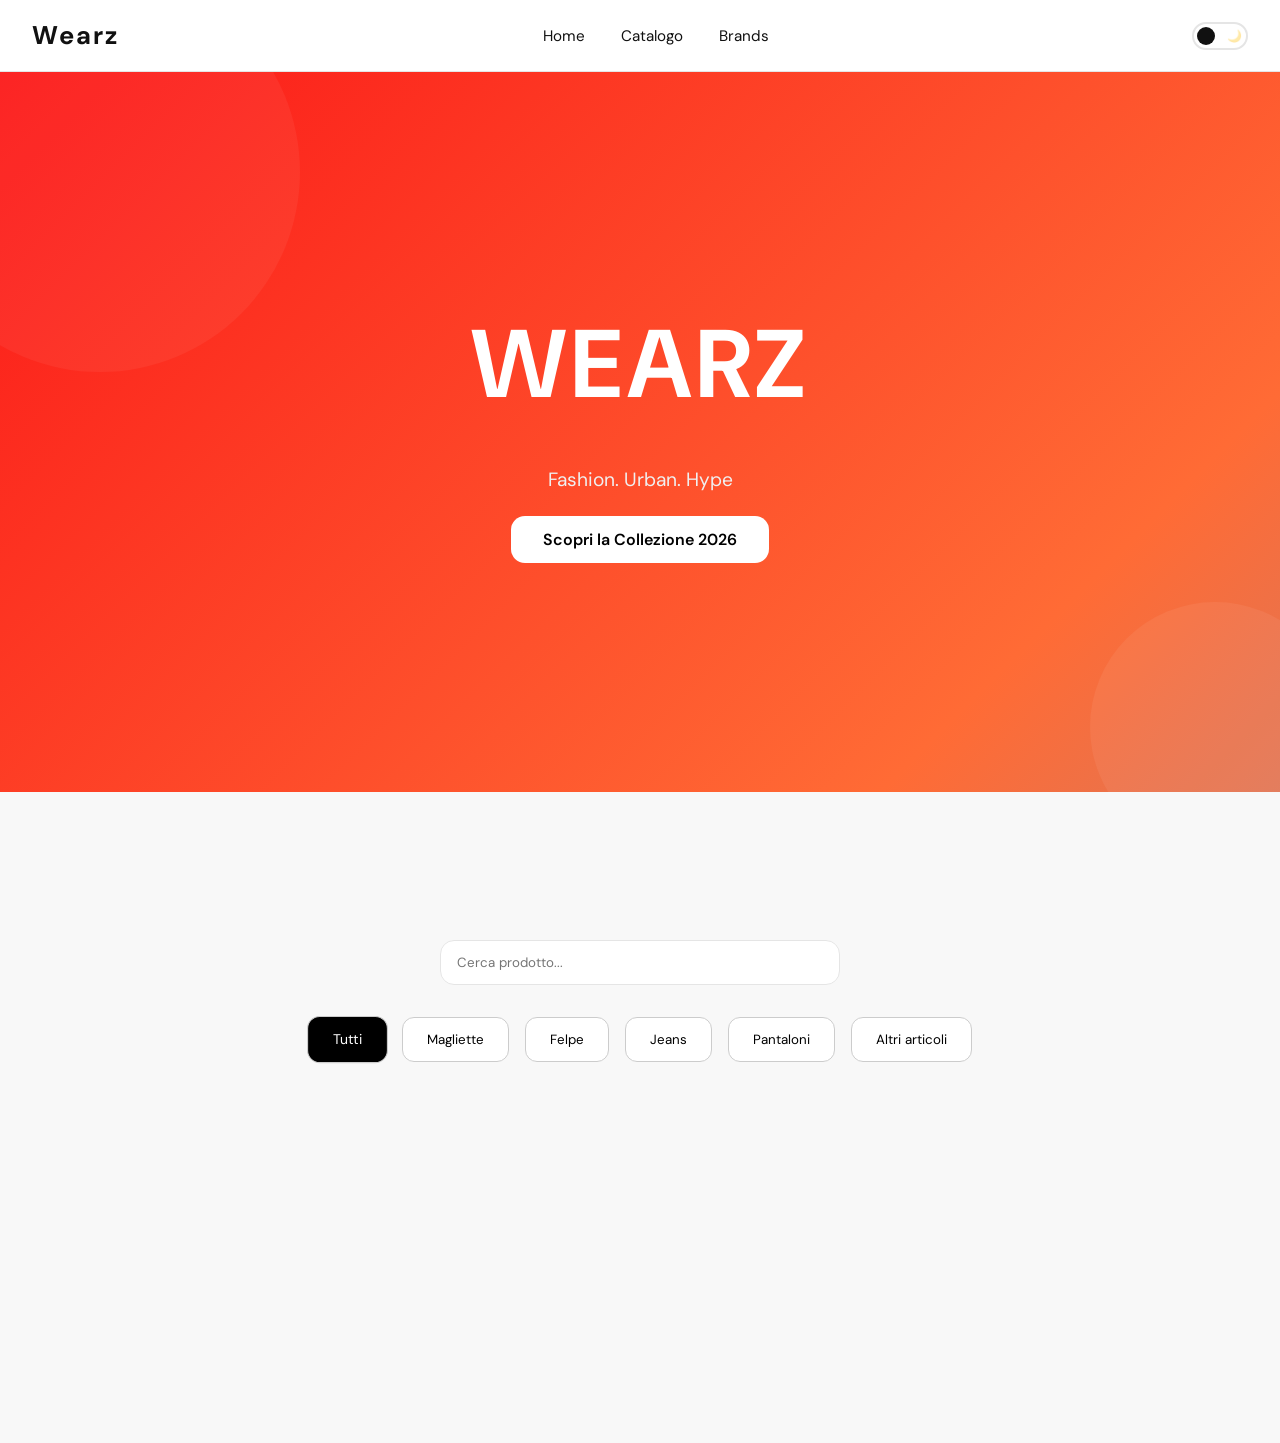
==== kaiwebapp/index.html @ bd49f442 "Update index.html" ====
<!DOCTYPE html>
<html lang="it">
<head>
<meta charset="UTF-8">
<meta name="viewport" content="width=device-width, initial-scale=1.0">
<title>Wearz - Home</title>
<link href="https://fonts.googleapis.com/css2?family=DM+Sans:wght@400;600;700&display=swap" rel="stylesheet">
<link rel="stylesheet" href="style.css">
<!-- Applica dark mode PRIMA del render per evitare flash -->
<script>
  if(localStorage.getItem("theme") === "dark"){
    document.documentElement.classList.add("dark-pre");
  }
</script>
<style>
  html.dark-pre body { background: #0e0e0e; }
</style>
</head>
<body>

<header class="navbar">
  <div class="logo" id="logo">Wearz</div>
  <nav class="nav-links">
    <a href="#hero">Home</a>
    <a href="#catalogo">Catalogo</a>
    <a href="brands.html">Brands</a>
  </nav>
  <!-- DARK MODE TOGGLE -->
  <button class="dark-toggle" id="darkToggle" aria-label="Modalità scura">
    <span class="toggle-thumb"></span>
  </button>
</header>

<main>
  <section id="hero" class="hero">
    <div class="hero-content">
      <h1>WEARZ</h1>
      <p>Fashion. Urban. Hype</p>
      <a href="#catalogo" class="btn hero-btn">Scopri la Collezione 2026</a>
    </div>
  </section>

  <section id="catalogo" class="catalogo">
    <h2>Collezione 2026</h2>
    <input
      type="text"
      id="productSearch"
      placeholder="Cerca prodotto..."
      class="product-search"
    >
    <div class="catalog-tabs">
      <button class="tab-btn active" data-category="all">Tutti</button>
      <button class="tab-btn" data-category="magliette">Magliette</button>
      <button class="tab-btn" data-category="felpe">Felpe</button>
      <button class="tab-btn" data-category="jeans">Jeans</button>
      <button class="tab-btn" data-category="pantaloni">Pantaloni</button>
      <button class="tab-btn" data-category="altri">Altri articoli</button>
    </div>
    <div id="productsContainer" class="products-grid"></div>
  </section>
</main>

<footer id="footer">
  <div class="footer-section">
    <h3>Termini e Condizioni</h3>
    <p>I prodotti mostrati sono a scopo dimostrativo. I prezzi possono variare.</p>
  </div>
  <div class="footer-section">
    <h3>Contattaci</h3>
    <p>Email: <a href="/cdn-cgi/l/email-protection" class="__cf_email__" data-cfemail="f88b8d8888978a8cb88f9d998a82d6918c">[email&#160;protected]</a></p>
    <p>Telefono: +39 350 144 6723</p>
  </div>
  <div class="footer-bottom">© 2026 Wearz</div>
</footer>

<!-- MODALE PRODOTTO -->
<div id="productModal" class="modal">
  <div class="modal-content">
    <span id="closeModal" class="close-modal">&times;</span>
    <img id="modalImg" src="" alt="">
    <h2 id="modalTitle"></h2>
    <p id="modalPrice"></p>
  </div>
</div>

<!-- FRECCIA TORNA SU
---- kaiwebapp/style.css ----
/* ===========================
   VARIABILI & RESET
=========================== */
:root {
  --bg: #f8f8f8;
  --surface: #ffffff;
  --text: #111111;
  --secondary: #777;
  --primary: #000000;
  --border: #e5e5e5;
  --radius: 14px;
  --transition: 0.3s ease;
}

/* DARK MODE VARIABILI */
body.dark {
  --bg: #0e0e0e;
  --surface: #1a1a1a;
  --text: #f0f0f0;
  --secondary: #999;
  --primary: #ffffff;
  --border: #2e2e2e;
}

html { scroll-behavior: smooth; }

* { margin: 0; padding: 0; box-sizing: border-box; }

/* Transizione globale colori per dark mode */
body {
  font-family: "DM Sans", sans-serif;
  background: var(--bg);
  color: var(--text);
  transition: background 0.4s ease, color 0.4s ease;
}

h1, h2, .logo {
  font-family: "DM Sans", sans-serif;
  letter-spacing: 2px;
}


/* ===========================
   TRANSIZIONE PAGINA
=========================== */
body {
  opacity: 0;
  animation: fadeIn 0.5s ease forwards;
}

body.fade-out {
  opacity: 0;
  transition: opacity 0.4s ease;
}

@keyframes fadeIn {
  from { opacity: 0; transform: translateY(8px); }
  to   { opacity: 1; transform: translateY(0); }
}


/* ===========================
   NAVBAR
=========================== */
.navbar {
  position: sticky;
  top: 0;
  z-index: 100;
  background: var(--surface);
  display: flex;
  justify-content: space-between;
  align-items: center;
  padding: 1.2rem 2rem;
  border-bottom: 1px solid var(--border);
  animation: slideDown 0.5s ease forwards;
}

@keyframes slideDown {
  from { transform: translateY(-100%); opacity: 0; }
  to   { transform: translateY(0);     opacity: 1; }
}

.logo {
  font-size: 1.6rem;
  font-weight: 700;
  letter-spacing: 2px;
  cursor: pointer;
  transition: letter-spacing 0.3s ease, transform 0.3s ease;
}

.logo:hover {
  letter-spacing: 6px;
  transform: scale(1.05);
}

.nav-links a {
  margin-left: 2rem;
  text-decoration: none;
  color: var(--text);
  font-size: 0.95rem;
  position: relative;
  transition: opacity var(--transition);
}

/* Sottolineatura animata sui link navbar */
.nav-links a::after {
  content: "";
  position: absolute;
  left: 0;
  bottom: -3px;
  width: 0;
  height: 2px;
  background: var(--primary);
  transition: width 0.3s ease;
}

.nav-links a:hover::after { width: 100%; }
.nav-links a:hover { opacity: 0.7; }

/* ===========================
   DARK MODE TOGGLE
=========================== */
.dark-toggle {
  background: none;
  border: 2px solid var(--border);
  border-radius: 50px;
  width: 56px;
  height: 28px;
  cursor: pointer;
  position: relative;
  margin-left: 2rem;
  flex-shrink: 0;
  transition: border-color 0.3s ease, background 0.3s ease;
  overflow: hidden;
}

.dark-toggle::before {
  content: "☀️";
  position: absolute;
  left: 4px;
  top: 50%;
  transform: translateY(-50%);
  font-size: 0.75rem;
  transition: transform 0.4s cubic-bezier(0.34, 1.56, 0.64, 1), opacity 0.3s ease;
}

.dark-toggle::after {
  content: "🌙";
  position: absolute;
  right: 4px;
  top: 50%;
  transform: translateY(-50%);
  font-size: 0.75rem;
  transition: transform 0.4s cubic-bezier(0.34, 1.56, 0.64, 1), opacity 0.3s ease;
  opacity: 0.4;
}

body.dark .dark-toggle {
  background: #2a2a2a;
  border-color: #444;
}

body.dark .dark-toggle::before { opacity: 0.4; }
body.dark .dark-toggle::after  { opacity: 1; }

/* Pallino scorrevole */
.dark-toggle .toggle-thumb {
  position: absolute;
  top: 3px;
  left: 3px;
  width: 18px;
  height: 18px;
  border-radius: 50%;
  background: #111;
  transition: transform 0.4s cubic-bezier(0.34, 1.56, 0.64, 1), background 0.3s ease;
  z-index: 1;
}

body.dark .dark-toggle .toggle-thumb {
  transform: translateX(28px);
  background: #f0f0f0;
}



/* ===========================
   HERO
=========================== */
.hero {
  height: 80vh;
  background: linear-gradient(135deg, #fc1818 0%, #ff6b35 40%, #4baaf0 100%);
  background-size: 200% 200%;
  animation: gradientShift 6s ease infinite;
  color: white;
  display: flex;
  align-items: center;
  justify-content: center;
  text-align: center;
  padding: 2rem;
  overflow: hidden;
  position: relative;
}

/* Sfondo animato con particelle decorative */
.hero::before {
  content: "";
  position: absolute;
  width: 400px;
  height: 400px;
  background: rgba(255,255,255,0.05);
  border-radius: 50%;
  top: -100px;
  left: -100px;
  animation: floatBubble 8s ease-in-out infinite;
}

.hero::after {
  content: "";
  position: absolute;
  width: 250px;
  height: 250px;
  background: rgba(255,255,255,0.06);
  border-radius: 50%;
  bottom: -60px;
  right: -60px;
  animation: floatBubble 6s ease-in-out infinite reverse;
}

@keyframes gradientShift {
  0%   { background-position: 0% 50%; }
  50%  { background-position: 100% 50%; }
  100% { background-position: 0% 50%; }
}

@keyframes floatBubble {
  0%, 100% { transform: translateY(0) scale(1); }
  50%       { transform: translateY(-30px) scale(1.05); }
}

.hero-content {
  display: flex;
  flex-direction: column;
  align-items: center;
  gap: 1.5rem;
  position: relative;
  z-index: 1;
}

.hero h1 {
  font-size: clamp(4rem, 8vw, 6rem);
  letter-spacing: 5px;
  text-transform: uppercase;
  animation: heroTitle 0.8s cubic-bezier(0.22, 1, 0.36, 1) 0.2s both;
}

@keyframes heroTitle {
  from { opacity: 0; transform: translateY(40px) scaleX(0.9); letter-spacing: 20px; }
  to   { opacity: 1; transform: translateY(0) scaleX(1);      letter-spacing: 5px; }
}

.hero p {
  margin-top: 1rem;
  font-size: 1.2rem;
  color: #f0f0f0;
  animation: heroSubtitle 0.7s ease 0.5s both;
}

@keyframes heroSubtitle {
  from { opacity: 0; transform: translateY(20px); }
  to   { opacity: 1; transform: translateY(0); }
}

.hero-btn {
  background: white;
  color: black;
  padding: 0.8rem 2rem;
  border-radius: var(--radius);
  text-decoration: none;
  font-weight: 600;
  transition: background var(--transition), transform 0.2s ease, box-shadow 0.2s ease;
  animation: heroBtn 0.7s ease 0.7s both;
}

@keyframes heroBtn {
  from { opacity: 0; transform: translateY(20px); }
  to   { opacity: 1; transform: translateY(0); }
}

.hero-btn:hover {
  background: #f0f0f0;
  transform: translateY(-3px) scale(1.04);
  box-shadow: 0 10px 30px rgba(0,0,0,0.15);
}

.hero-btn:active {
  transform: scale(0.97);
}


/* ===========================
   CATALOGO
=========================== */
.catalogo {
  padding: 4rem 2rem;
  text-align: center;
}

.catalogo h2 {
  font-family: "DM Sans", sans-serif;
  font-size: 2.5rem;
  margin-bottom: 2rem;
  letter-spacing: 0.2px;

  /* Reveal da sotto quando entra in vista (classe aggiunta via JS) */
  opacity: 0;
  transform: translateY(30px);
  transition: opacity 0.6s ease, transform 0.6s ease;
}

.catalogo h2.visible {
  opacity: 1;
  transform: translateY(0);
}

/* Input ricerca */
.product-search {
  padding: 0.8rem 1rem;
  border-radius: 14px;
  border: 1px solid #e5e5e5;
  width: 100%;
  max-width: 400px;
  margin-bottom: 2rem;
  transition: border-color 0.3s ease, box-shadow 0.3s ease, transform 0.2s ease;
  font-family: "DM Sans", sans-serif;
}

.product-search:focus {
  outline: none;
  border-color: #000;
  box-shadow: 0 0 0 3px rgba(0,0,0,0.08);
  transform: scale(1.01);
}

/* Tabs filtro */
.catalog-tabs {
  display: flex;
  justify-content: center;
  gap: 1rem;
  margin-bottom: 2rem;
  flex-wrap: wrap;
}

.tab-btn {
  padding: 0.8rem 1.5rem;
  border-radius: 12px;
  border: 1px solid #ccc;
  background: #fff;
  cursor: pointer;
  font-family: "DM Sans", sans-serif;
  transition: background 0.25s ease, color 0.25s ease, transform 0.2s ease, box-shadow 0.2s ease;
}

.tab-btn:hover {
  background: #000;
  color: #fff;
  transform: translateY(-2px);
  box-shadow: 0 5px 15px rgba(0,0,0,0.12);
}

.tab-btn.active {
  background: #000;
  color: #fff;
  transform: scale(1.05);
}

/* Griglia prodotti */
.products-grid {
  display: grid;
  gap: 2rem;
}

@media(min-width: 768px)  { .products-grid { grid-template-columns: repeat(2, 1fr); } }
@media(min-width: 1024px) { .products-grid { grid-template-columns: repeat(4, 1fr); } }


/* ===========================
   PRODUCT CARD
=========================== */
.product-card {
  background: var(--surface);
  padding: 1.5rem;
  border-radius: var(--radius);
  border: 1px solid var(--border);
  cursor: pointer;

  /* Stagger reveal (delay impostato via JS su ogni card) */
  opacity: 0;
  transform: translateY(30px);
  animation: cardReveal 0.5s ease forwards;
}

@keyframes cardReveal {
  to { opacity: 1; transform: translateY(0); }
}

.product-card:hover {
  transform: translateY(-10px) scale(1.03);
  box-shadow: 0 16px 40px rgba(0,0,0,0.12);
  border-color: #bbb;
  transition: transform 0.3s ease, box-shadow 0.3s ease, border-color 0.3s ease;
}

.product-card img {
  width: 100%;
  border-radius: 10px;
  margin-bottom: 1rem;
  transition: transform 0.4s ease;
}

.product-card:hover img {
  transform: scale(1.06);
  overflow: hidden;
}

.product-card h3 {
  margin-bottom: 0.5rem;
  font-weight: 600;
  transition: letter-spacing 0.3s ease;
}

.product-card:hover h3 { letter-spacing: 1px; }

.product-card p {
  color: var(--secondary);
  font-size: 0.9rem;
}


/* ===========================
   BRANDS SECTION
=========================== */
.brands-section {
  padding: 9rem 3rem;
  text-align: center;
}

.brands-section h1 {
  opacity: 0;
  transform: translateY(30px);
  transition: opacity 0.6s ease, transform 0.6s ease;
}

.brands-section h1.visible {
  opacity: 1;
  transform: translateY(0);
}

.brands-section input {
  padding: 0.8rem 1rem;
  border-radius: 14px;
  border: 1px solid #e5e5e5;
  width: 100%;
  max-width: 400px;
  margin-bottom: 2rem;
  font-family: "DM Sans", sans-serif;
  transition: border-color 0.3s ease, box-shadow 0.3s ease, transform 0.2s ease;
}

.brands-section input:focus {
  outline: none;
  border-color: #000;
  box-shadow: 0 0 0 3px rgba(0,0,0,0.08);
  transform: scale(1.01);
}

/* Alfabeto */
.alphabet {
  display: flex;
  flex-wrap: wrap;
  justify-content: center;
  gap: 0.5rem;
  margin-bottom: 2rem;
}

.alphabet button {
  padding: 0.5rem 0.8rem;
  border-radius: 8px;
  border: 1px solid #ccc;
  background: #fff;
  cursor: pointer;
  font-family: "DM Sans", sans-serif;
  transition: background 0.2s ease, color 0.2s ease, transform 0.2s ease, box-shadow 0.2s ease;

  /* Stagger reveal */
  opacity: 0;
  animation: fadeUp 0.4s ease forwards;
}

@keyframes fadeUp {
  from { opacity: 0; transform: translateY(12px); }
  to   { opacity: 1; transform: translateY(0); }
}

.alphabet button:hover {
  background: #000;
  color: #fff;
  transform: translateY(-2px) scale(1.1);
  box-shadow: 0 4px 12px rgba(0,0,0,0.15);
}

.alphabet button.active {
  background: #000;
  color: #fff;
  transform: scale(1.12);
  box-shadow: 0 4px 12px rgba(0,0,0,0.2);
}

/* Lista brand */
.brand-list {
  display: flex;
  flex-wrap: wrap;
  justify-content: center;
  gap: 1rem;
}

.brand-item {
  padding: 0.8rem 1.6rem;
  border-radius: 13px;
  border: 2px solid #ababab;
  background: #ffffff;
  min-width: 120px;
  text-align: center;
  font-weight: 500;
  cursor: default;

  opacity: 0;
  transform: scale(0.85);
  animation: popIn 0.4s ease forwards;

  transition: background 0.3s ease, color 0.3s ease, transform 0.3s ease, box-shadow 0.3s ease, border-color 0.3s ease;
}

@keyframes popIn {
  from { opacity: 0; transform: scale(0.85); }
  to   { opacity: 1; transform: scale(1); }
}

.brand-item:hover {
  background: #000;
  color: #fff;
  border-color: #000;
  transform: scale(1.08) translateY(-3px);
  box-shadow: 0 8px 25px rgba(0,0,0,0.15);
}


/* ===========================
   MODALE PRODOTTO
=========================== */
.modal {
  display: none;
  position: fixed;
  top: 0; left: 0;
  width: 100%; height: 100%;
  background: rgba(0,0,0,0);
  justify-content: center;
  align-items: center;
  z-index: 200;
  transition: background 0.3s ease;
}

.modal.open {
  background: rgba(0,0,0,0.6);
}

.modal-content {
  background: white;
  padding: 2rem;
  border-radius: 14px;
  max-width: 400px;
  width: 90%;
  text-align: center;
  position: relative;

  transform: scale(0.85) translateY(20px);
  opacity: 0;
  transition: transform 0.35s cubic-bezier(0.22, 1, 0.36, 1), opacity 0.3s ease;
}

.modal.open .modal-content {
  transform: scale(1) translateY(0);
  opacity: 1;
}

.modal-content img {
  width: 100%;
  border-radius: 10px;
  margin-bottom: 1rem;
  transition: transform 0.4s ease;
}

.modal-content img:hover { transform: scale(1.02); }

.close-modal {
  position: absolute;
  top: 10px; right: 15px;
  font-size: 1.8rem;
  cursor: pointer;
  transition: transform 0.2s ease, color 0.2s ease;
  line-height: 1;
}

.close-modal:hover {
  transform: rotate(90deg) scale(1.2);
  color: #e00;
}


/* ===========================
   FRECCIA TORNA SU
=========================== */
#backToTop {
  position: fixed;
  bottom: 2rem;
  right: 2rem;
  width: 48px;
  height: 48px;
  border-radius: 50%;
  background: #000;
  color: #fff;
  border: none;
  font-size: 1.3rem;
  cursor: pointer;
  z-index: 999;

  opacity: 0;
  transform: translateY(20px) scale(0.8);
  pointer-events: none;
  transition: opacity 0.3s ease, transform 0.3s ease, background 0.2s ease;
}

#backToTop.show {
  opacity: 1;
  transform: translateY(0) scale(1);
  pointer-events: auto;
}

#backToTop:hover {
  background: #333;
  transform: translateY(-4px) scale(1.1);
  box-shadow: 0 8px 20px rgba(0,0,0,0.25);
}

#backToTop:active {
  transform: scale(0.95);
}


/* ===========================
   FOOTER
=========================== */
footer {
  background: #000;
  color: #eee;
  padding: 3rem 2rem;
  text-align: center;

  opacity: 0;
  transform: translateY(20px);
  transition: opacity 0.6s ease, transform 0.6s ease;
}

footer.visible {
  opacity: 1;
  transform: translateY(0);
}

.footer-section { margin-bottom: 1.5rem; }

.footer-section h3 {
  position: relative;
  display: inline-block;
  transition: letter-spacing 0.3s ease;
}

.footer-section h3:hover { letter-spacing: 3px; }

.footer-section p {
  color: #aaa;
  font-size: 0.9rem;
}

.footer-bottom {
  margin-top: 1rem;
  font-size: 0.8rem;
  opacity: 0.6;
}


/* ===========================
   SCROLL REVEAL UTILITY
   (classe .reveal aggiunta via JS)
=========================== */
.reveal {
  opacity: 0;
  transform: translateY(30px);
  transition: opacity 0.6s ease, transform 0.6s ease;
}

.reveal.visible {
  opacity: 1;
  transform: translateY(0);
}


/* ===========================
   DARK MODE — OVERRIDES
=========================== */

/* Navbar */
body.dark .navbar {
  background: var(--surface);
  border-bottom-color: var(--border);
}

/* Input ricerca */
body.dark .product-search,
body.dark .brands-section input {
  background: #1e1e1e;
  color: var(--text);
  border-color: #3a3a3a;
}

body.dark .product-search:focus,
body.dark .brands-section input:focus {
  border-color: #888;
  box-shadow: 0 0 0 3px rgba(255,255,255,0.06);
}

/* Tabs */
body.dark .tab-btn {
  background: #1a1a1a;
  color: #ccc;
  border-color: #3a3a3a;
}

body.dark .tab-btn:hover,
body.dark .tab-btn.active {
  background: #fff;
  color: #000;
}

/* Product card */
body.dark .product-card {
  background: var(--surface);
  border-color: var(--border);
}

body.dark .product-card:hover {
  box-shadow: 0 16px 40px rgba(0,0,0,0.5);
  border-color: #444;
}

body.dark .product-card p { color: var(--secondary); }

/* Modale */
body.dark .modal-content {
  background: #1c1c1c;
  color: var(--text);
}

body.dark .close-modal { color: #ccc; }
body.dark .close-modal:hover { color: #ff6b6b; }

/* Alphabet buttons */
body.dark .alphabet button {
  background: #1a1a1a;
  color: #ccc;
  border-color: #3a3a3a;
}

body.dark .alphabet button:hover,
body.dark .alphabet button.active {
  background: #fff;
  color: #000;
}

/* Brand items */
body.dark .brand-item {
  background: #1a1a1a;
  color: #ddd;
  border-color: #3a3a3a;
}

body.dark .brand-item:hover {
  background: #fff;
  color: #000;
  border-color: #fff;
}

/* Back to top */
body.dark #backToTop {
  background: #eee;
  color: #000;
}

body.dark #backToTop:hover {
  background: #fff;
}

/* Footer — rimane scuro, solo aggiustiamo i colori del testo */
body.dark footer {
  background: #050505;
}

/* Hero in dark mode */
body.dark .hero {
  background: linear-gradient(135deg, #6b0f0f 0%, #2a1a0e 40%, #0d1a2e 100%);
  background-size: 200% 200%;
  animation: gradientShiftDark 6s ease infinite;
}

@keyframes gradientShiftDark {
  0%   { background-position: 0% 50%; }
  50%  { background-position: 100% 50%; }
  100% { background-position: 0% 50%; }
}

body.dark .hero p { color: #aaa; }
body.dark .hero-btn { background: #1a1a1a; color: #fff; }
body.dark .hero-btn:hover { background: #2a2a2a; }
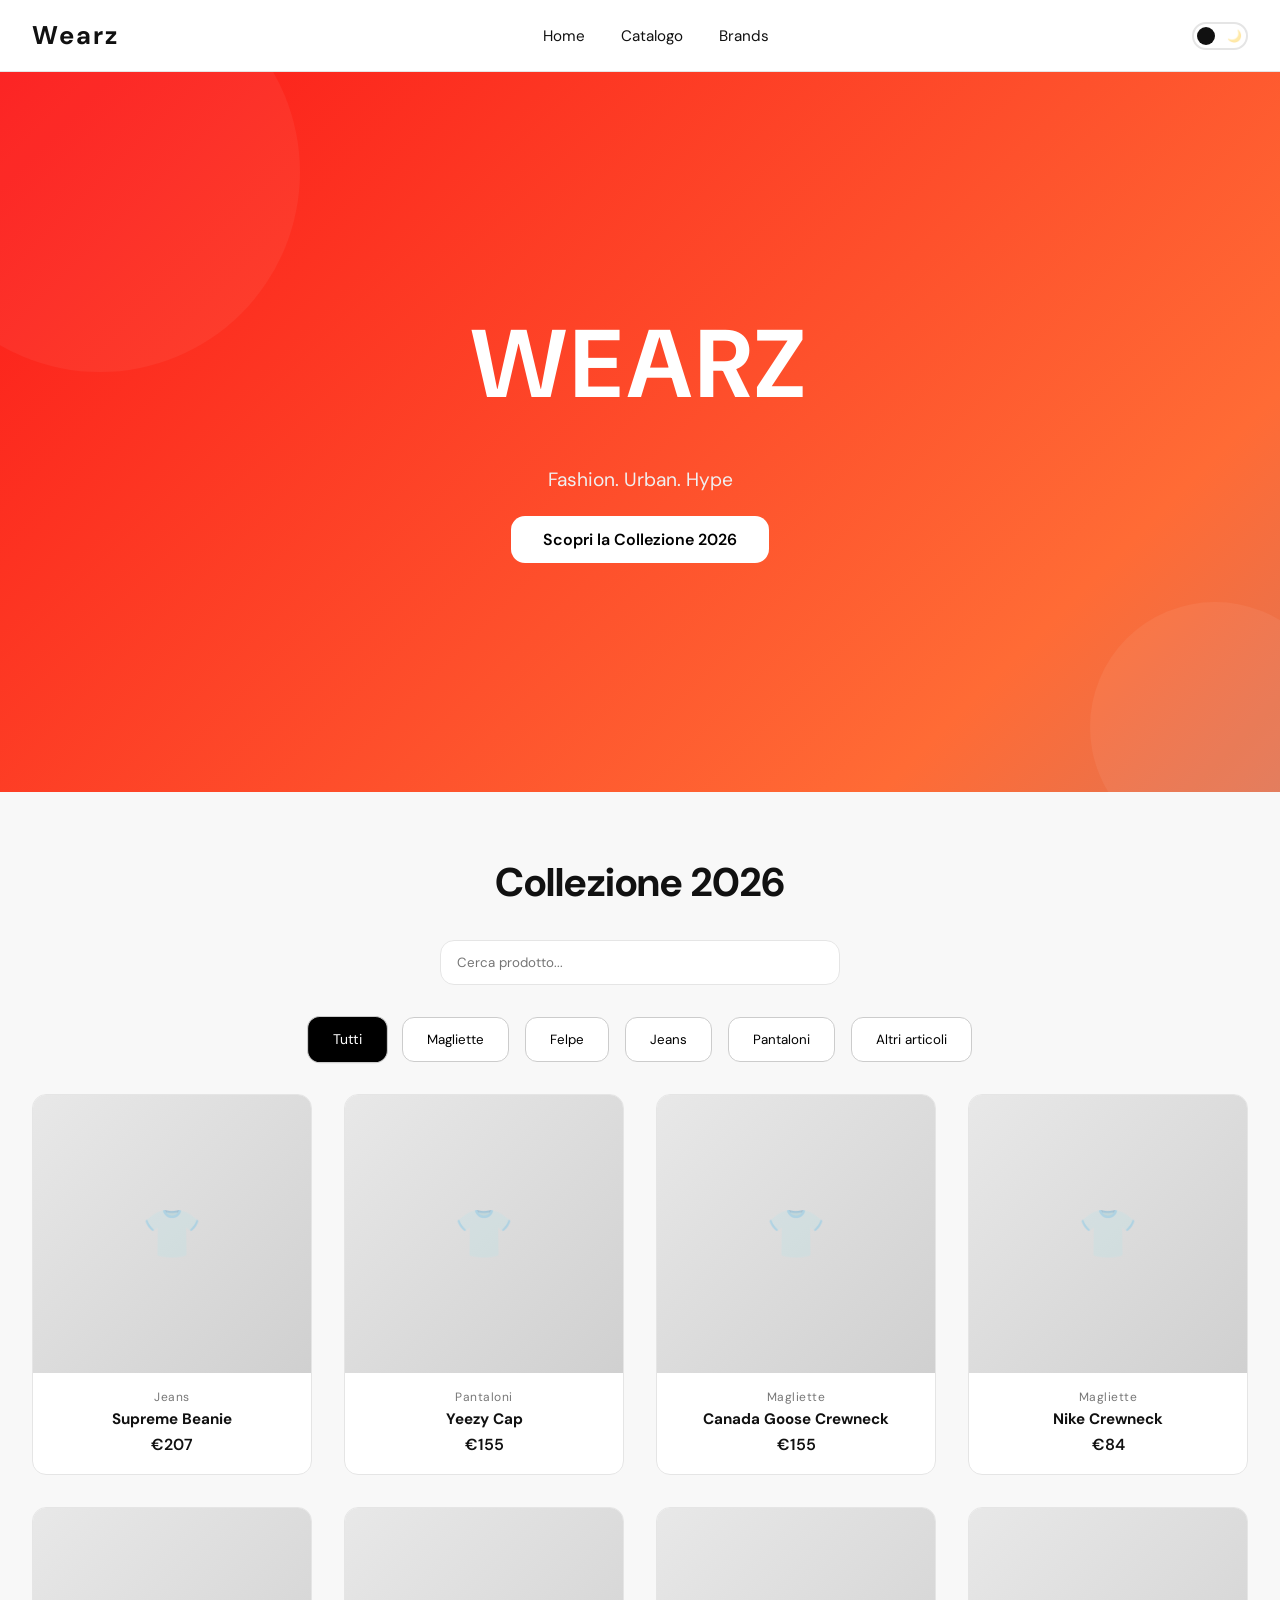
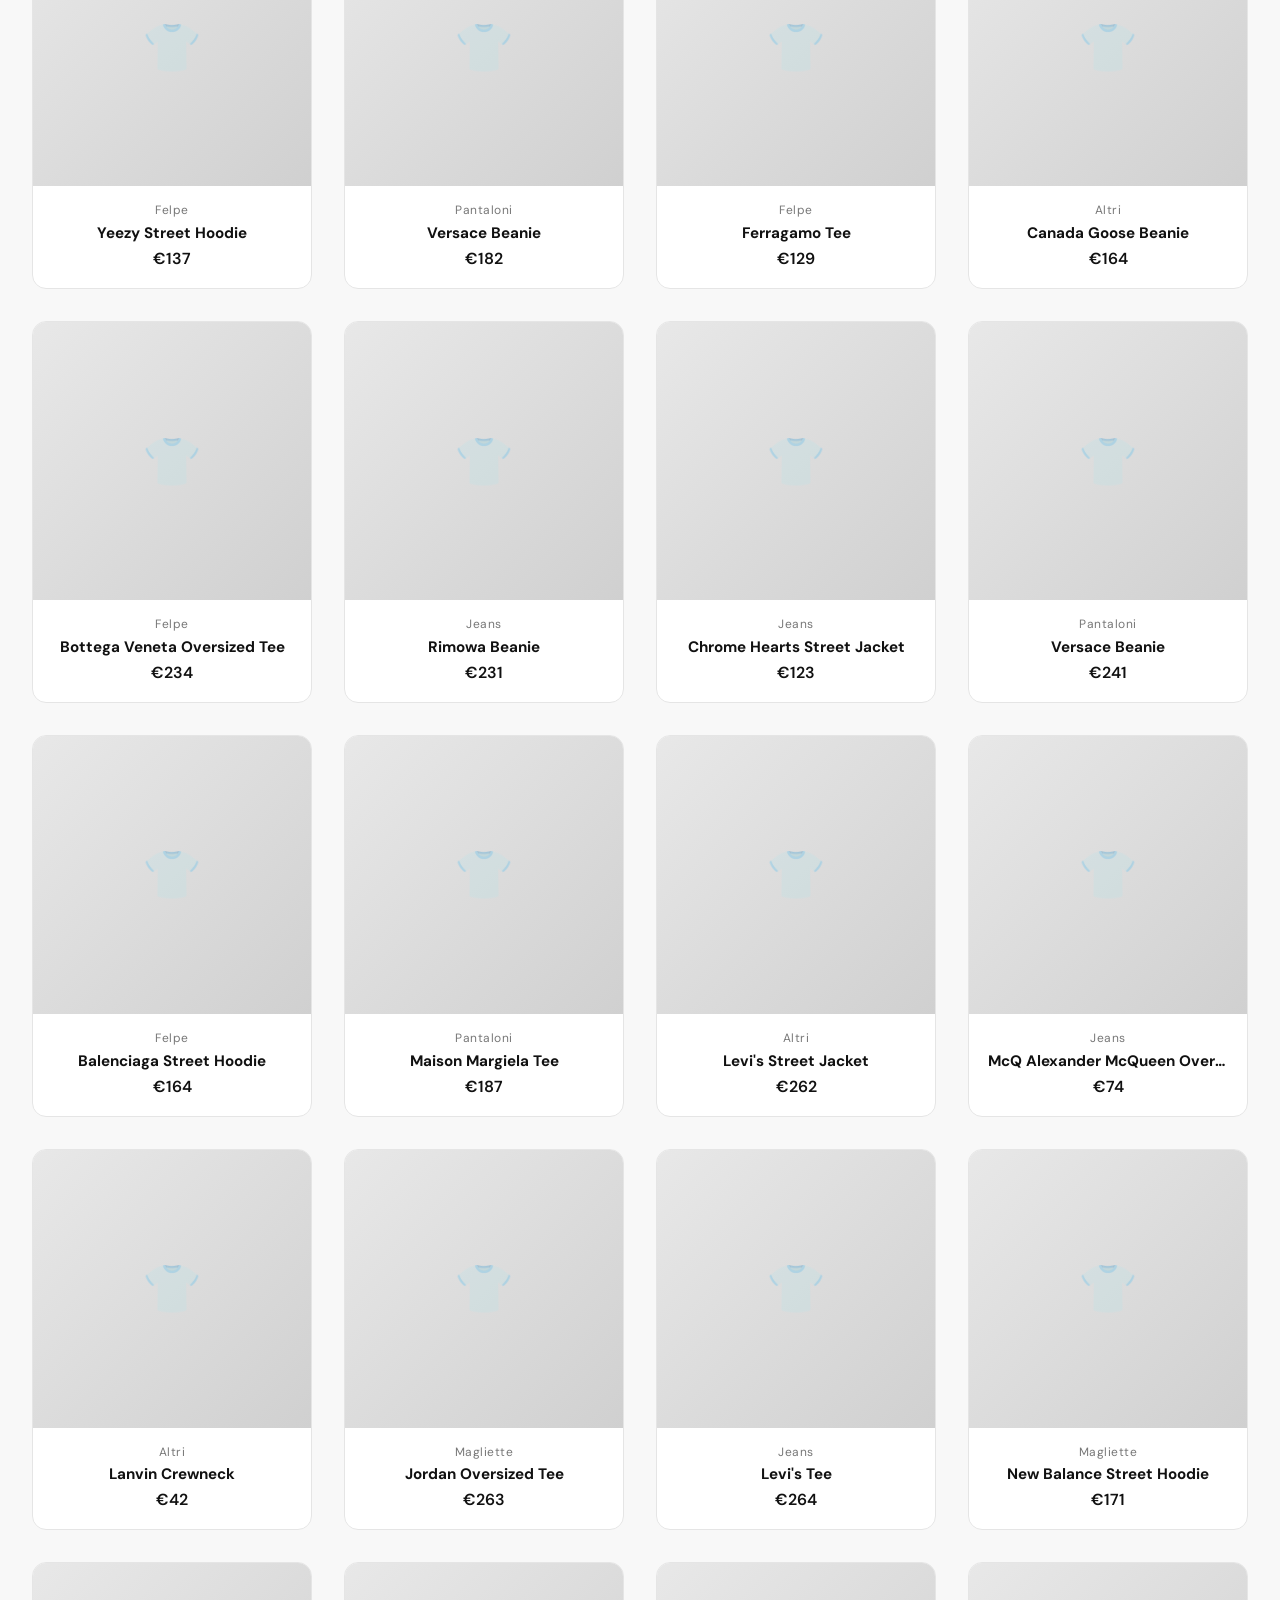
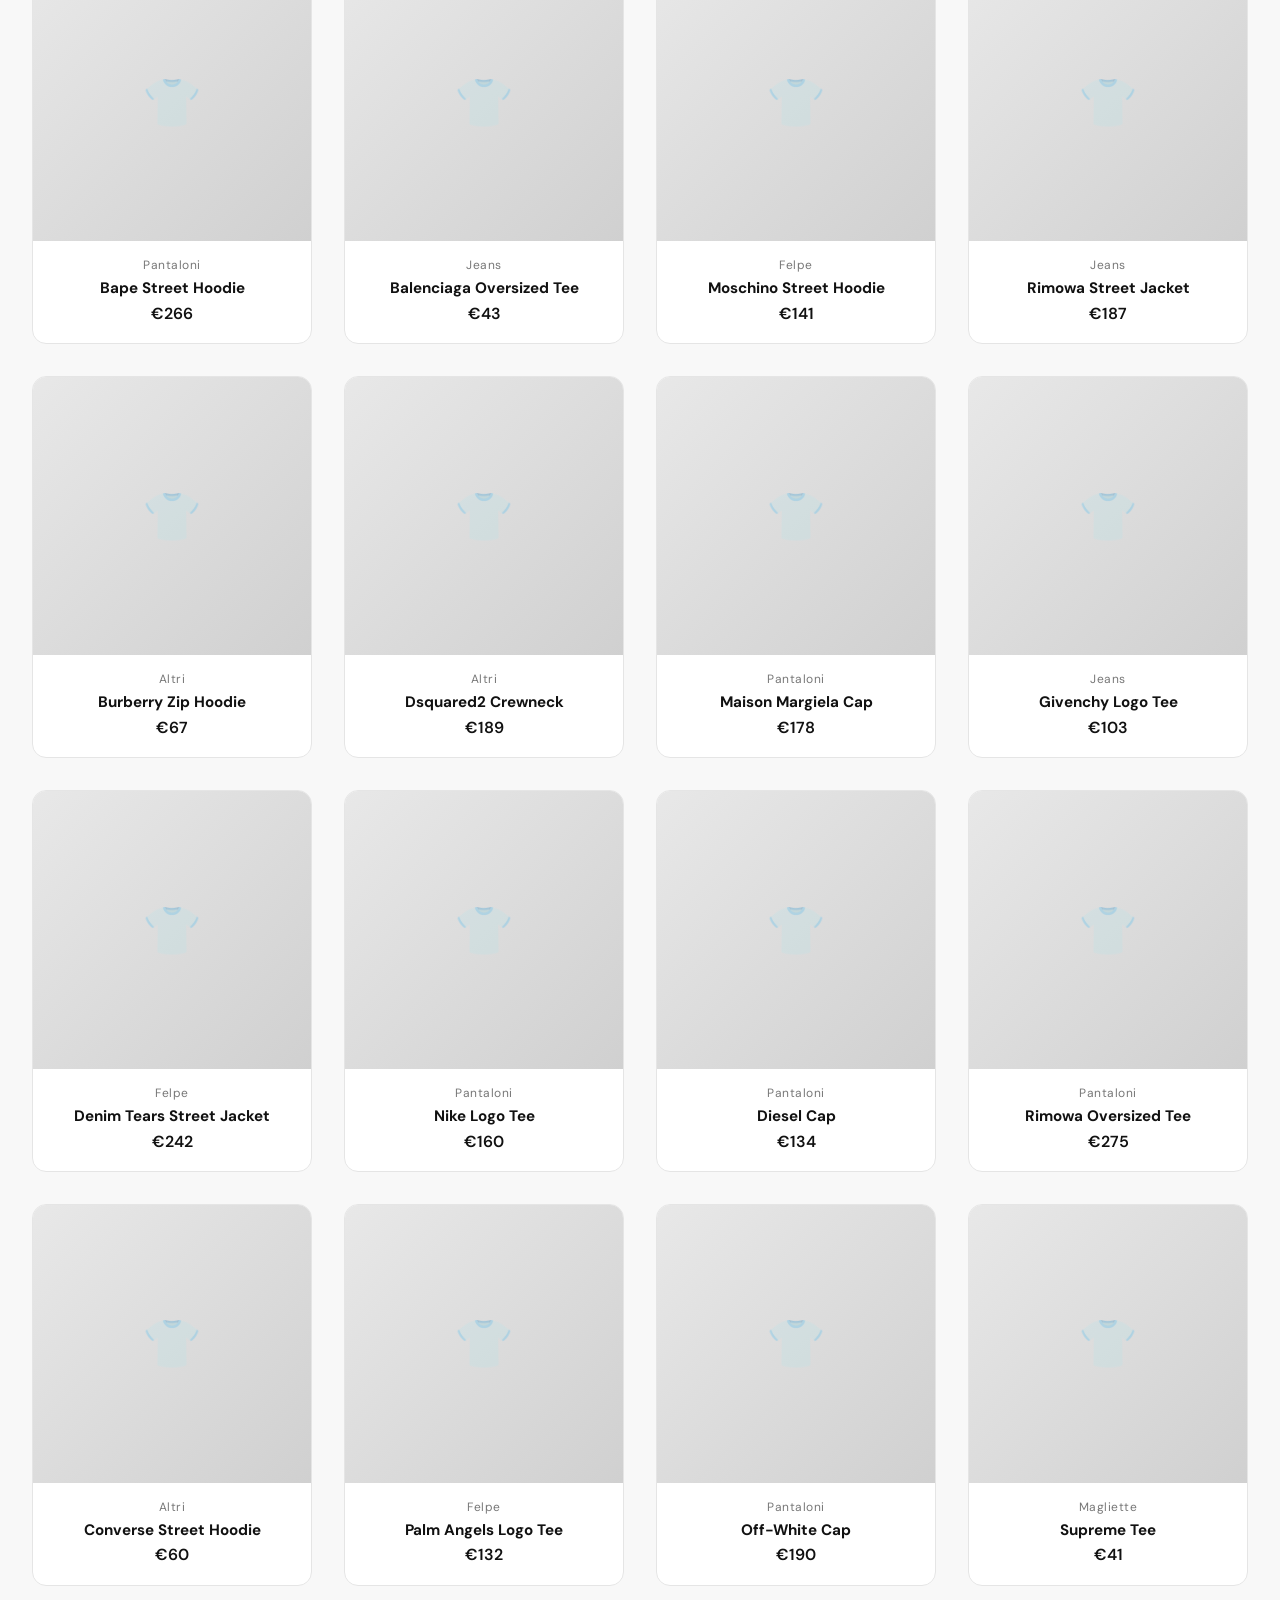
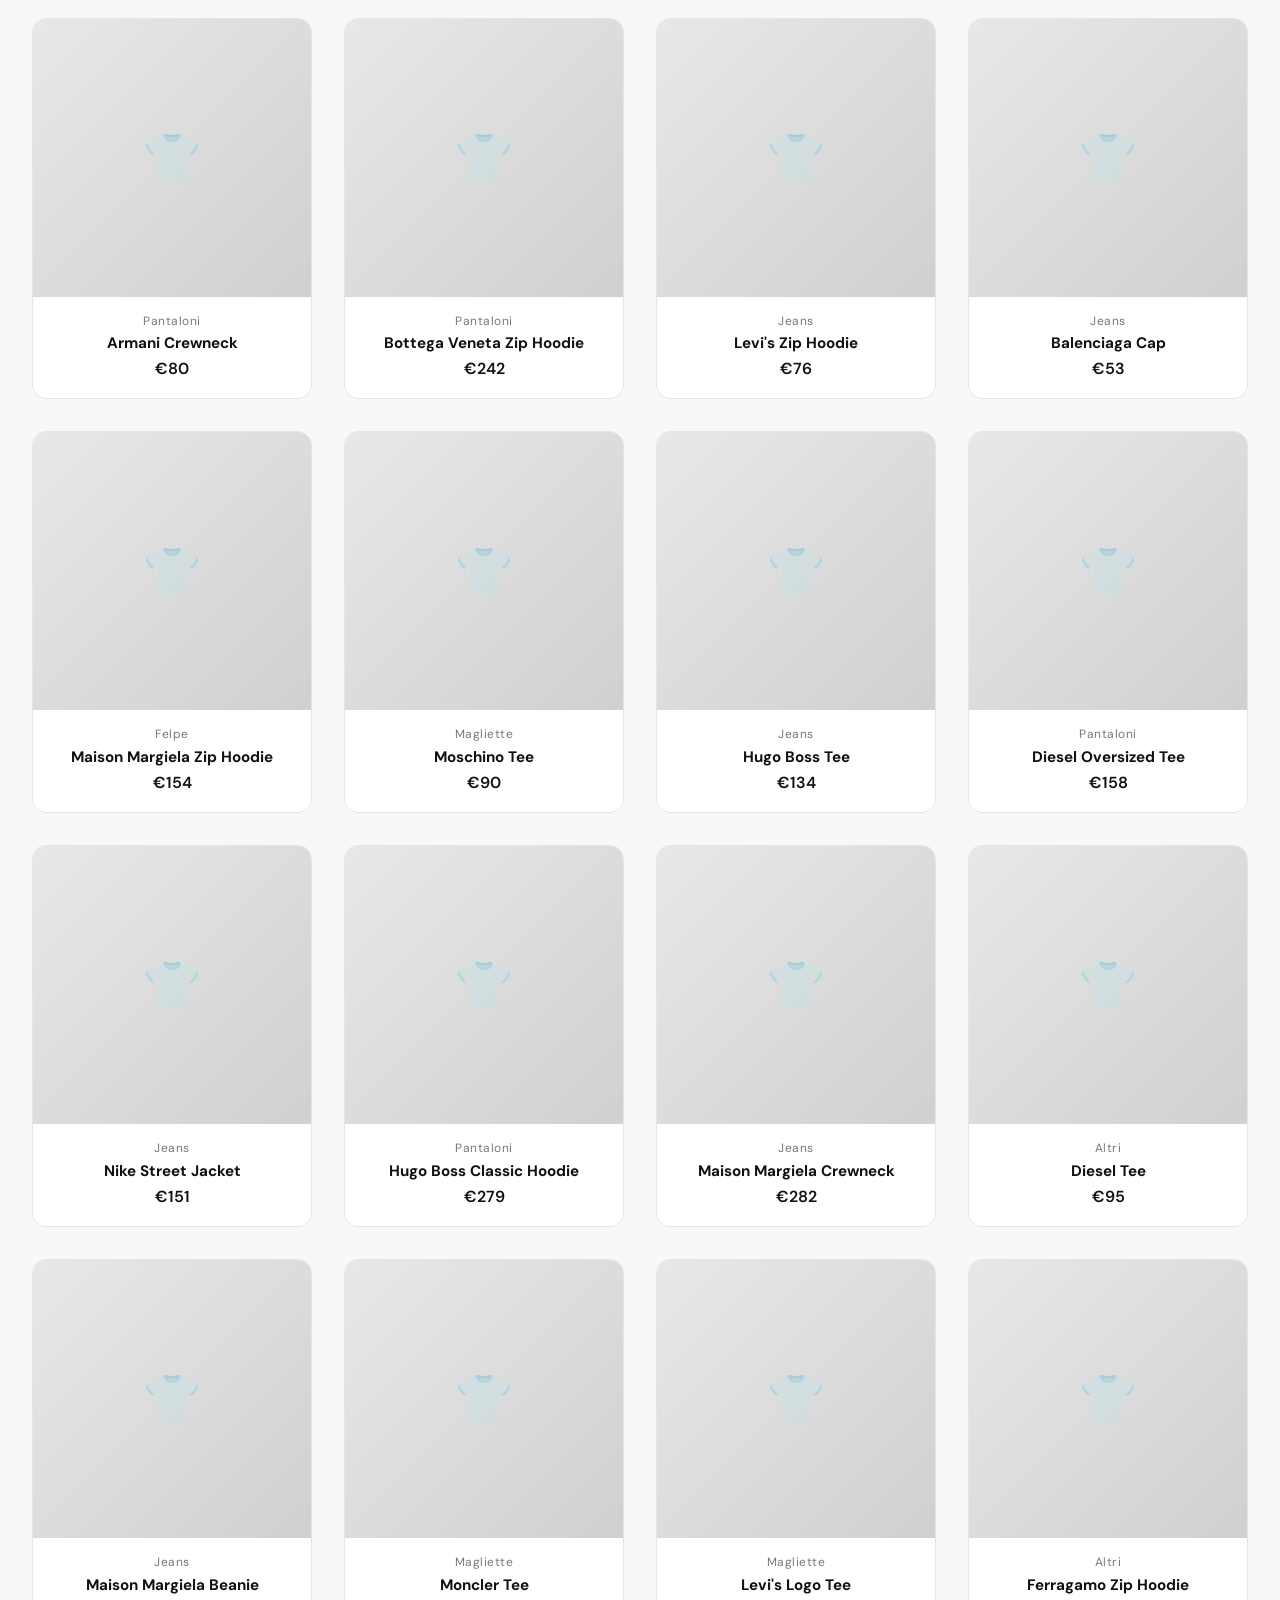
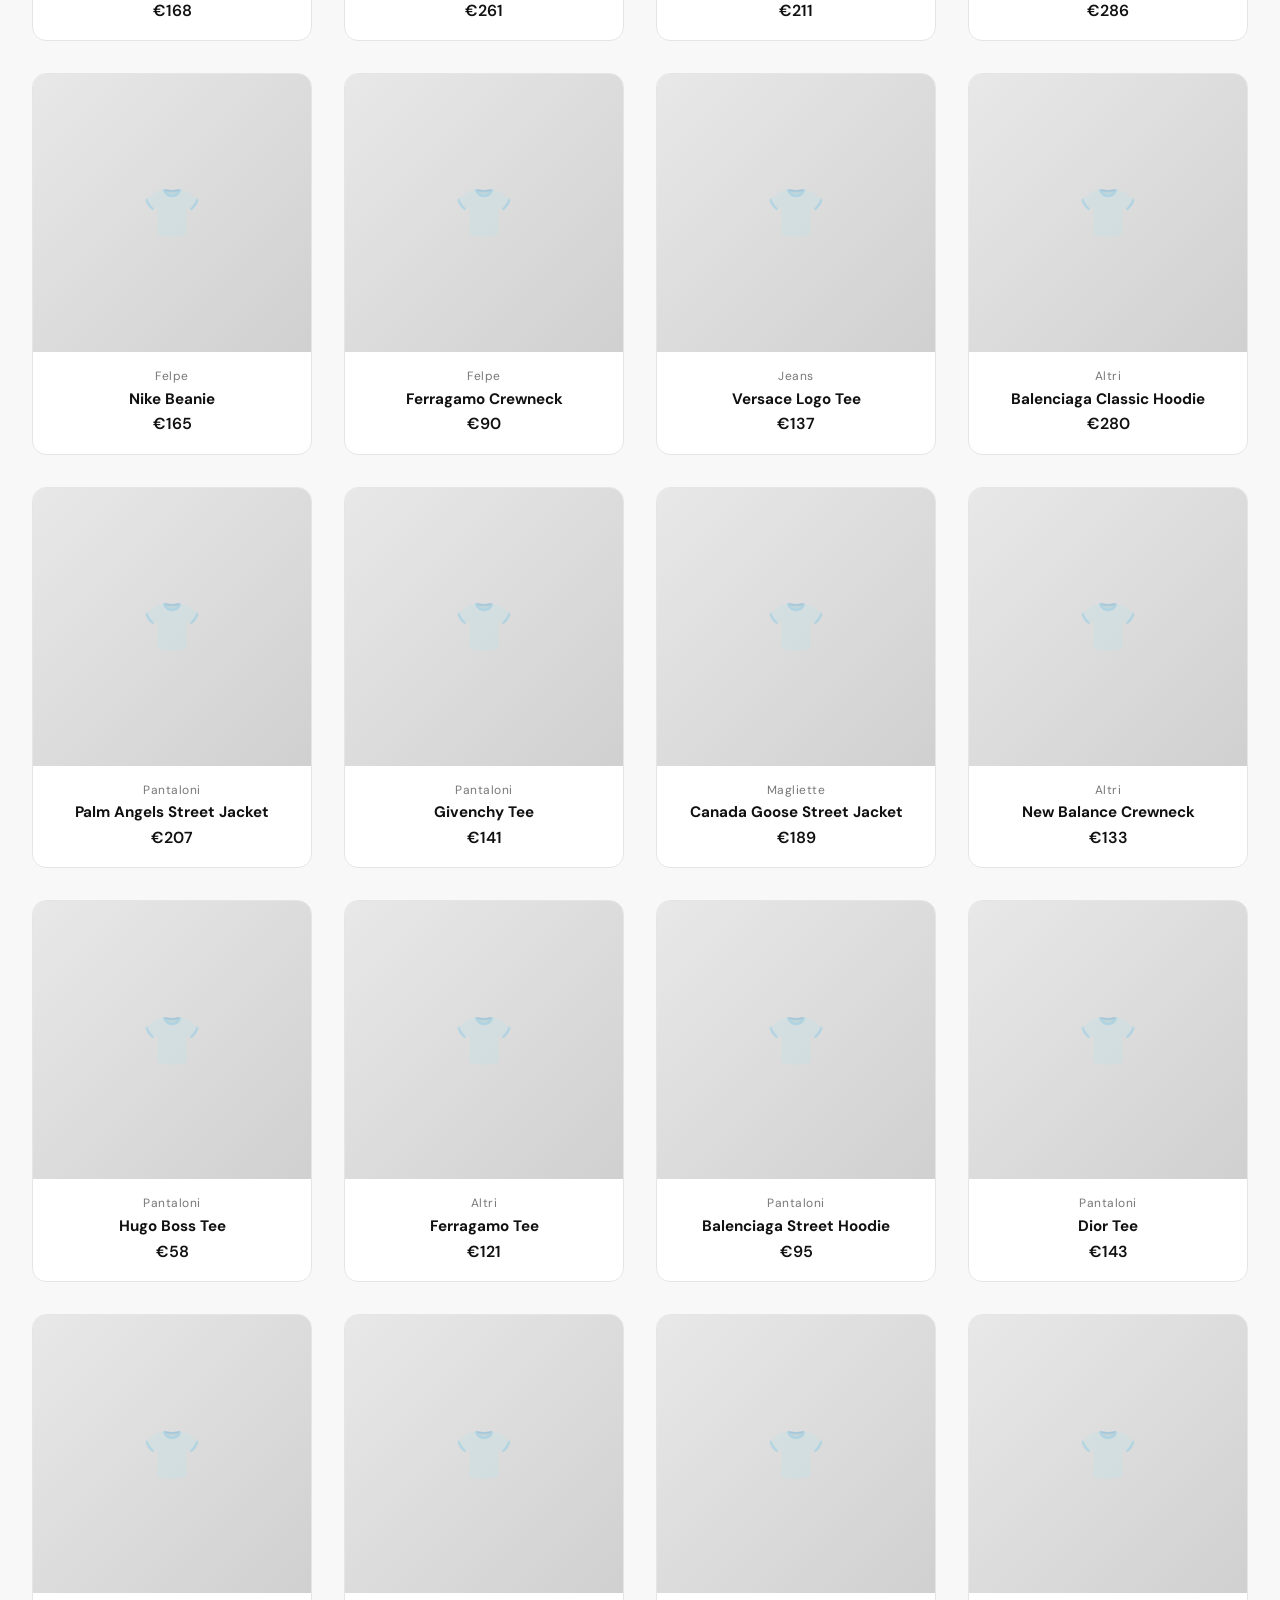
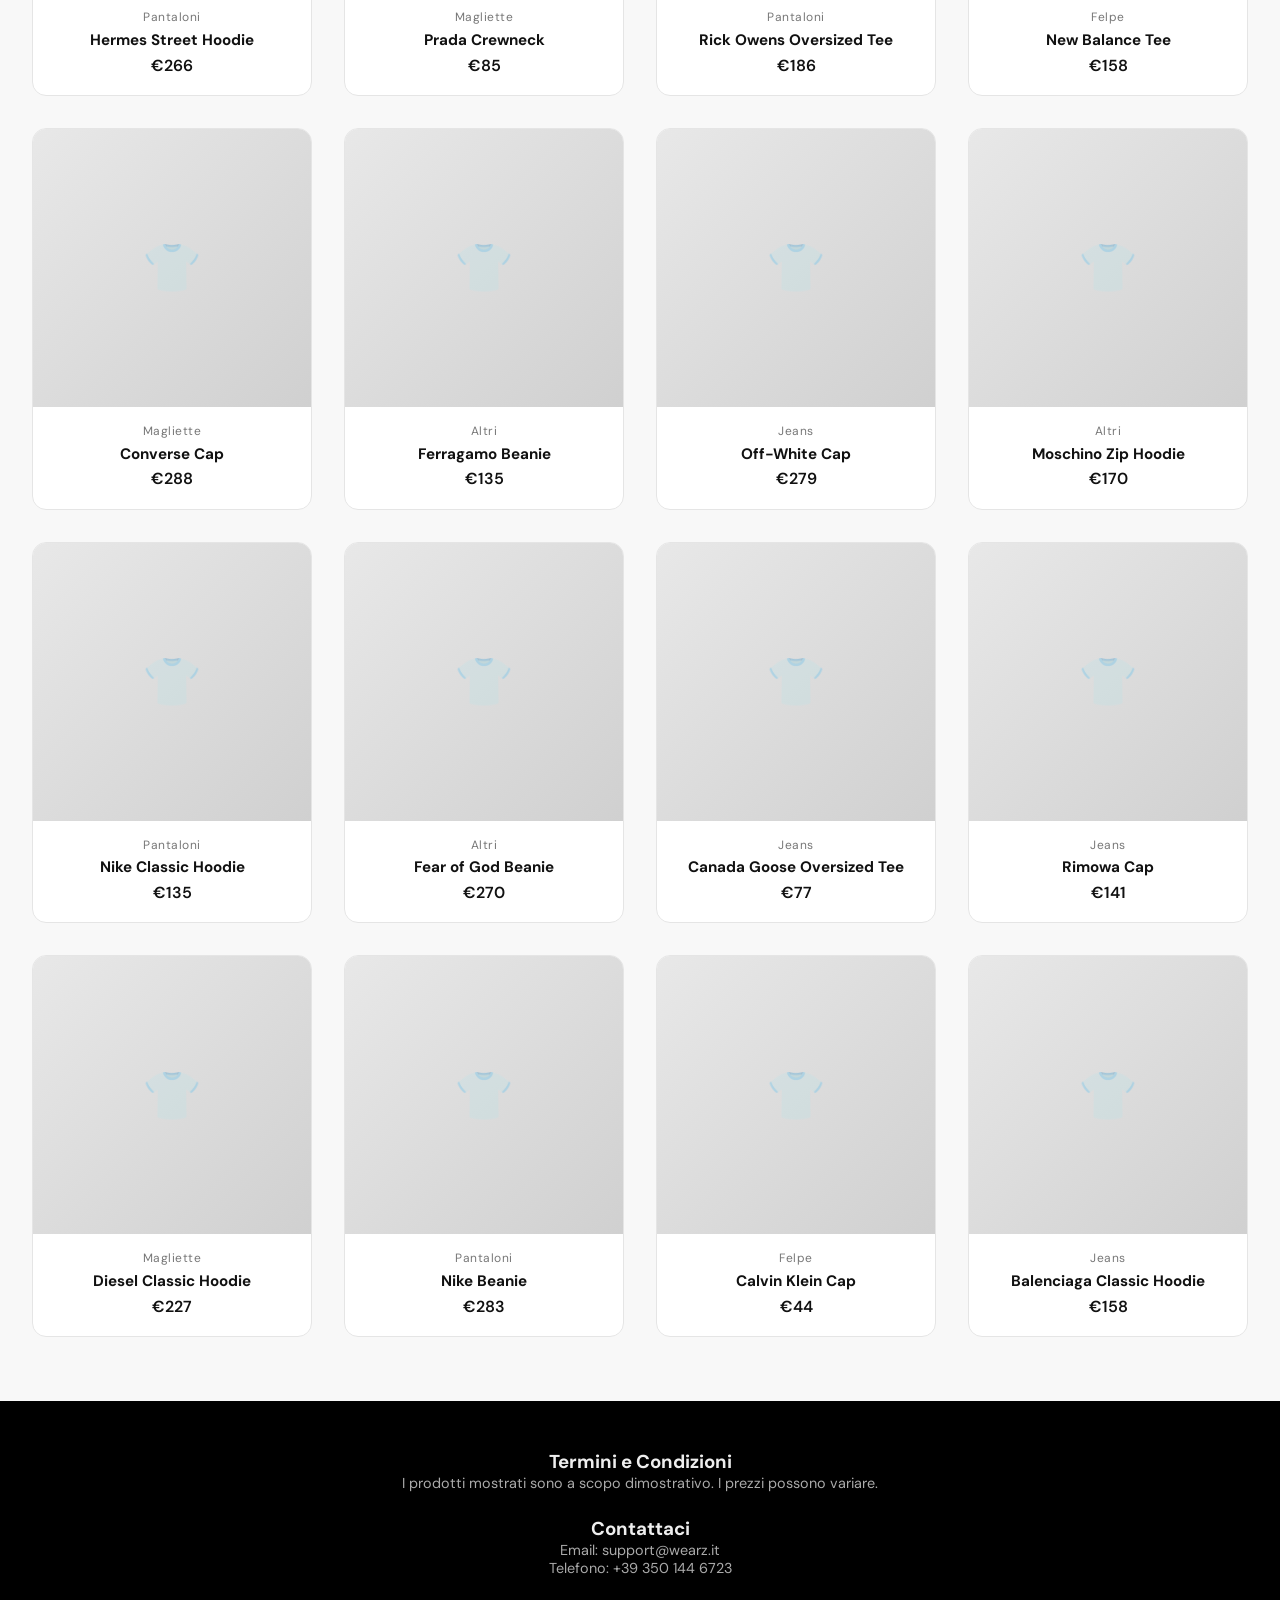
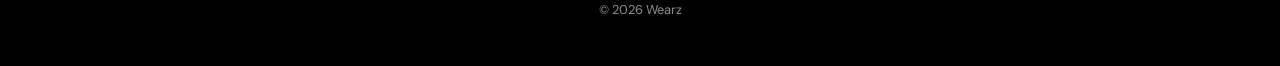
==== commit e41f6510: "Update index.html" ====
--- a/kaiwebapp/index.html
+++ b/kaiwebapp/index.html
@@ -1,86 +1,92 @@
 <!DOCTYPE html>
 <html lang="it">
 <head>
-<meta charset="UTF-8">
-<meta name="viewport" content="width=device-width, initial-scale=1.0">
-<title>Wearz - Home</title>
-<link href="https://fonts.googleapis.com/css2?family=DM+Sans:wght@400;600;700&display=swap" rel="stylesheet">
-<link rel="stylesheet" href="style.css">
-<!-- Applica dark mode PRIMA del render per evitare flash -->
-<script>
-  if(localStorage.getItem("theme") === "dark"){
-    document.documentElement.classList.add("dark-pre");
-  }
-</script>
-<style>
-  html.dark-pre body { background: #0e0e0e; }
-</style>
+  <meta charset="UTF-8">
+  <meta name="viewport" content="width=device-width, initial-scale=1.0">
+  <title>Wearz - Home</title>
+  <link href="https://fonts.googleapis.com/css2?family=DM+Sans:wght@400;600;700&display=swap" rel="stylesheet">
+  <link rel="stylesheet" href="style.css">
+  <script>
+    if (localStorage.getItem("theme") === "dark") {
+      document.documentElement.classList.add("dark-pre");
+    }
+  </script>
+  <style>
+    html.dark-pre body { background: #0e0e0e; }
+  </style>
 </head>
 <body>
 
-<header class="navbar">
-  <div class="logo" id="logo">Wearz</div>
-  <nav class="nav-links">
-    <a href="#hero">Home</a>
-    <a href="#catalogo">Catalogo</a>
-    <a href="brands.html">Brands</a>
-  </nav>
-  <!-- DARK MODE TOGGLE -->
-  <button class="dark-toggle" id="darkToggle" aria-label="Modalità scura">
-    <span class="toggle-thumb"></span>
-  </button>
-</header>
+  <header class="navbar">
+    <div class="logo" id="logo">Wearz</div>
+    <nav class="nav-links">
+      <a href="#hero">Home</a>
+      <a href="#catalogo">Catalogo</a>
+      <a href="brands.html">Brands</a>
+    </nav>
+    <button class="dark-toggle" id="darkToggle" aria-label="Modalità scura">
+      <span class="toggle-thumb"></span>
+    </button>
+  </header>
 
-<main>
-  <section id="hero" class="hero">
-    <div class="hero-content">
-      <h1>WEARZ</h1>
-      <p>Fashion. Urban. Hype</p>
-      <a href="#catalogo" class="btn hero-btn">Scopri la Collezione 2026</a>
+  <main>
+
+    <section id="hero" class="hero">
+      <div class="hero-content">
+        <h1>WEARZ</h1>
+        <p>Fashion. Urban. Hype</p>
+        <a href="#catalogo" class="btn hero-btn">Scopri la Collezione 2026</a>
+      </div>
+    </section>
+
+    <section id="catalogo" class="catalogo">
+      <h2>Collezione 2026</h2>
+      <input
+        type="text"
+        id="productSearch"
+        placeholder="Cerca prodotto..."
+        class="product-search"
+      >
+      <div class="catalog-tabs">
+        <button class="tab-btn active" data-category="all">Tutti</button>
+        <button class="tab-btn" data-category="magliette">Magliette</button>
+        <button class="tab-btn" data-category="felpe">Felpe</button>
+        <button class="tab-btn" data-category="jeans">Jeans</button>
+        <button class="tab-btn" data-category="pantaloni">Pantaloni</button>
+        <button class="tab-btn" data-category="altri">Altri articoli</button>
+      </div>
+      <div id="productsContainer" class="products-grid"></div>
+    </section>
+
+  </main>
+
+  <footer id="footer">
+    <div class="footer-section">
+      <h3>Termini e Condizioni</h3>
+      <p>I prodotti mostrati sono a scopo dimostrativo. I prezzi possono variare.</p>
     </div>
-  </section>
+    <div class="footer-section">
+      <h3>Contattaci</h3>
+      <p>Email: support@wearz.it</p>
+      <p>Telefono: +39 350 144 6723</p>
+    </div>
+    <div class="footer-bottom">© 2026 Wearz</div>
+  </footer>
 
-  <section id="catalogo" class="catalogo">
-    <h2>Collezione 2026</h2>
-    <input
-      type="text"
-      id="productSearch"
-      placeholder="Cerca prodotto..."
-      class="product-search"
-    >
-    <div class="catalog-tabs">
-      <button class="tab-btn active" data-category="all">Tutti</button>
-      <button class="tab-btn" data-category="magliette">Magliette</button>
-      <button class="tab-btn" data-category="felpe">Felpe</button>
-      <button class="tab-btn" data-category="jeans">Jeans</button>
-      <button class="tab-btn" data-category="pantaloni">Pantaloni</button>
-      <button class="tab-btn" data-category="altri">Altri articoli</button>
+  <!-- MODALE PRODOTTO -->
+  <div id="productModal" class="modal">
+    <div class="modal-content">
+      <span id="closeModal" class="close-modal">&times;</span>
+      <img id="modalImg" src="" alt="">
+      <h2 id="modalTitle"></h2>
+      <p id="modalPrice"></p>
     </div>
-    <div id="productsContainer" class="products-grid"></div>
-  </section>
-</main>
+  </div>
 
-<footer id="footer">
-  <div class="footer-section">
-    <h3>Termini e Condizioni</h3>
-    <p>I prodotti mostrati sono a scopo dimostrativo. I prezzi possono variare.</p>
-  </div>
-  <div class="footer-section">
-    <h3>Contattaci</h3>
-    <p>Email: <a href="/cdn-cgi/l/email-protection" class="__cf_email__" data-cfemail="f88b8d8888978a8cb88f9d998a82d6918c">[email&#160;protected]</a></p>
-    <p>Telefono: +39 350 144 6723</p>
-  </div>
-  <div class="footer-bottom">© 2026 Wearz</div>
-</footer>
+  <!-- FRECCIA TORNA SU -->
+  <button id="backToTop" aria-label="Torna in alto">↑</button>
 
-<!-- MODALE PRODOTTO -->
-<div id="productModal" class="modal">
-  <div class="modal-content">
-    <span id="closeModal" class="close-modal">&times;</span>
-    <img id="modalImg" src="" alt="">
-    <h2 id="modalTitle"></h2>
-    <p id="modalPrice"></p>
-  </div>
-</div>
+  <script src="script.js"></script>
 
-<!-- FRECCIA TORNA SU
+</body>
+</html>
--- a/kaiwebapp/style.css
+++ b/kaiwebapp/style.css
@@ -388,15 +388,17 @@
 =========================== */
 .product-card {
   background: var(--surface);
-  padding: 1.5rem;
   border-radius: var(--radius);
   border: 1px solid var(--border);
   cursor: pointer;
-
-  /* Stagger reveal (delay impostato via JS su ogni card) */
+  overflow: hidden;
+  display: flex;
+  flex-direction: column;
+
   opacity: 0;
   transform: translateY(30px);
   animation: cardReveal 0.5s ease forwards;
+  transition: transform 0.3s ease, box-shadow 0.3s ease, border-color 0.3s ease;
 }
 
 @keyframes cardReveal {
@@ -404,35 +406,79 @@
 }
 
 .product-card:hover {
-  transform: translateY(-10px) scale(1.03);
-  box-shadow: 0 16px 40px rgba(0,0,0,0.12);
+  transform: translateY(-8px) scale(1.02);
+  box-shadow: 0 16px 40px rgba(0,0,0,0.13);
   border-color: #bbb;
-  transition: transform 0.3s ease, box-shadow 0.3s ease, border-color 0.3s ease;
-}
-
-.product-card img {
+}
+
+/* Contenitore immagine con placeholder colorato */
+.product-card .card-img-wrap {
   width: 100%;
-  border-radius: 10px;
-  margin-bottom: 1rem;
+  aspect-ratio: 1 / 1;
+  background: linear-gradient(135deg, #e8e8e8, #d0d0d0);
+  overflow: hidden;
+  position: relative;
+  flex-shrink: 0;
+}
+
+body.dark .product-card .card-img-wrap {
+  background: linear-gradient(135deg, #2a2a2a, #1e1e1e);
+}
+
+.product-card .card-img-wrap img {
+  width: 100%;
+  height: 100%;
+  object-fit: cover;
+  display: block;
   transition: transform 0.4s ease;
 }
 
-.product-card:hover img {
-  transform: scale(1.06);
+/* Se l'immagine non carica, mostra un'icona al centro */
+.product-card .card-img-wrap::after {
+  content: "👕";
+  position: absolute;
+  inset: 0;
+  display: flex;
+  align-items: center;
+  justify-content: center;
+  font-size: 3rem;
+  pointer-events: none;
+  opacity: 0.25;
+}
+
+.product-card:hover .card-img-wrap img {
+  transform: scale(1.07);
+}
+
+/* Info sotto l'immagine */
+.product-card .card-info {
+  padding: 1rem 1.2rem 1.2rem;
+  display: flex;
+  flex-direction: column;
+  gap: 0.3rem;
+}
+
+.product-card h3 {
+  font-size: 0.95rem;
+  font-weight: 700;
+  color: var(--text);
+  transition: color 0.2s ease;
+  white-space: nowrap;
   overflow: hidden;
-}
-
-.product-card h3 {
-  margin-bottom: 0.5rem;
+  text-overflow: ellipsis;
+}
+
+.product-card p {
+  font-size: 1rem;
   font-weight: 600;
-  transition: letter-spacing 0.3s ease;
-}
-
-.product-card:hover h3 { letter-spacing: 1px; }
-
-.product-card p {
+  color: var(--text);
+}
+
+.product-card .card-category {
+  font-size: 0.75rem;
   color: var(--secondary);
-  font-size: 0.9rem;
+  text-transform: capitalize;
+  letter-spacing: 0.5px;
 }
 
 
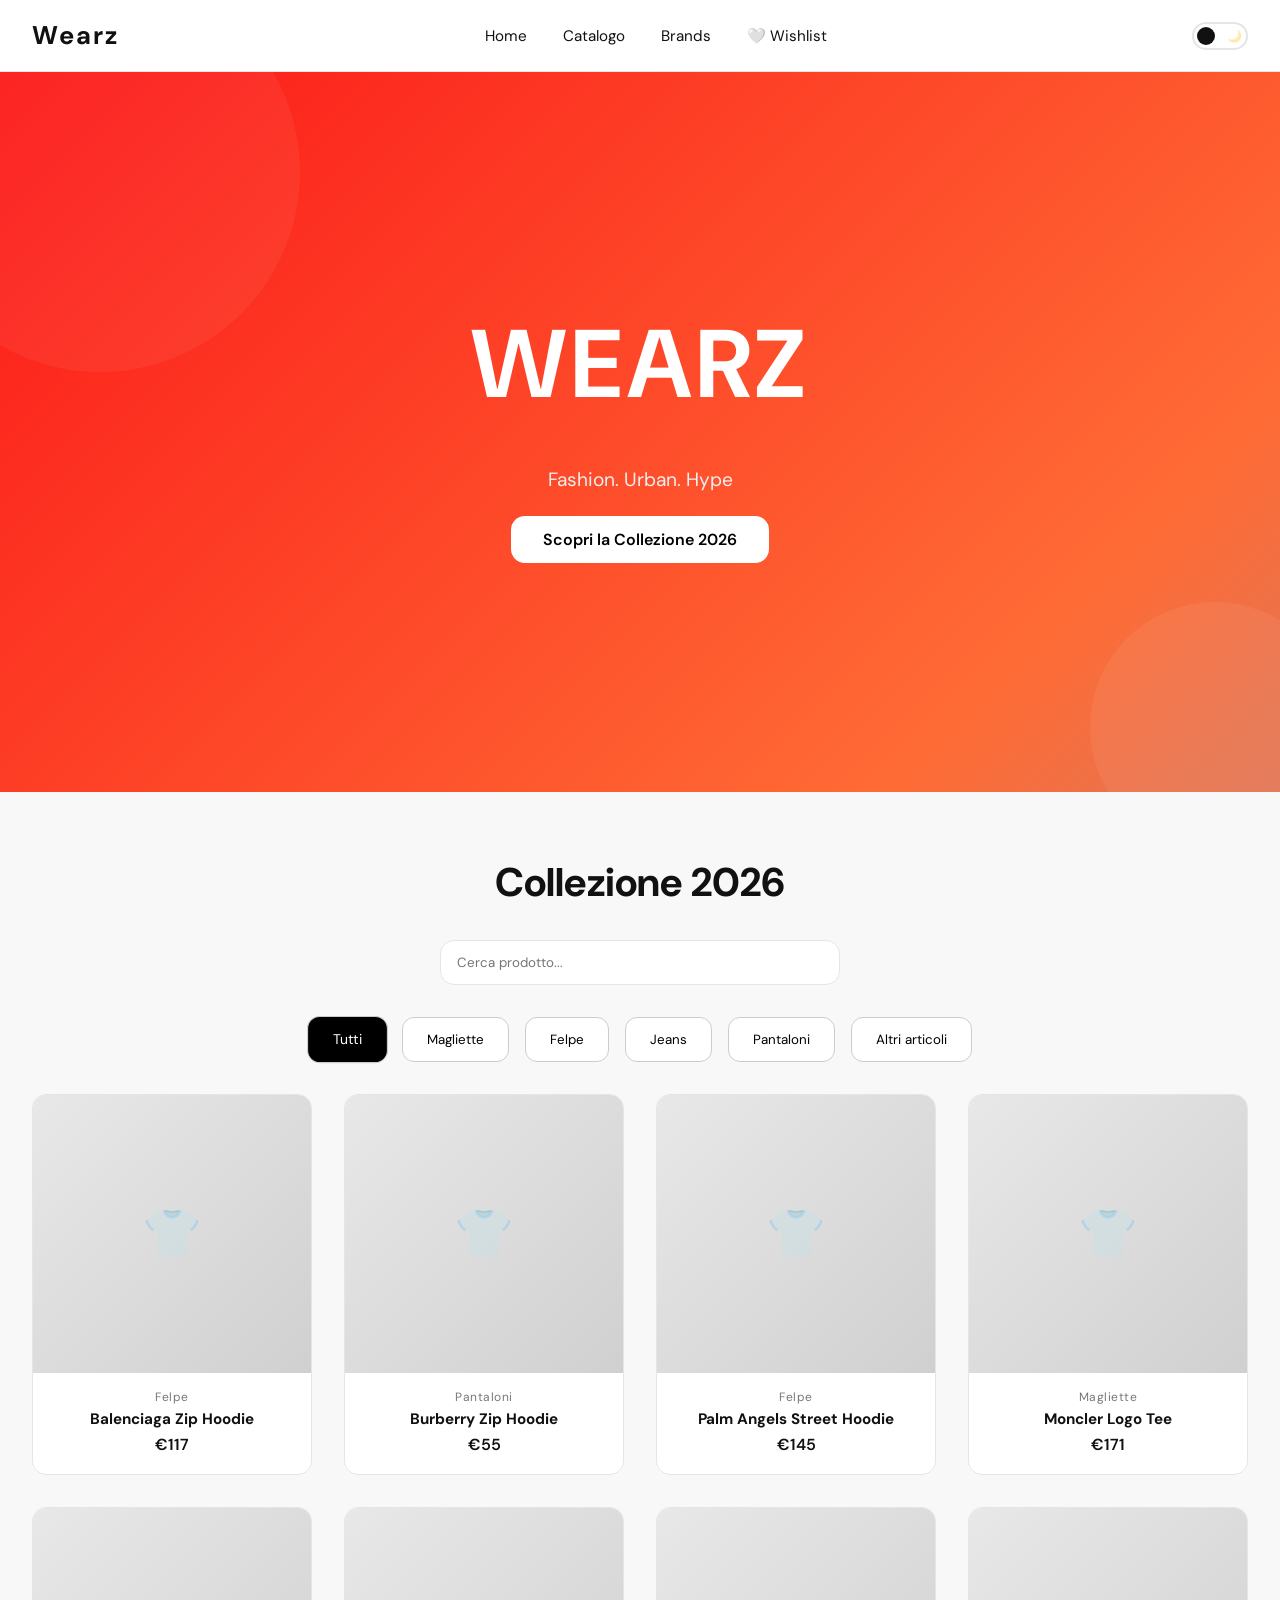
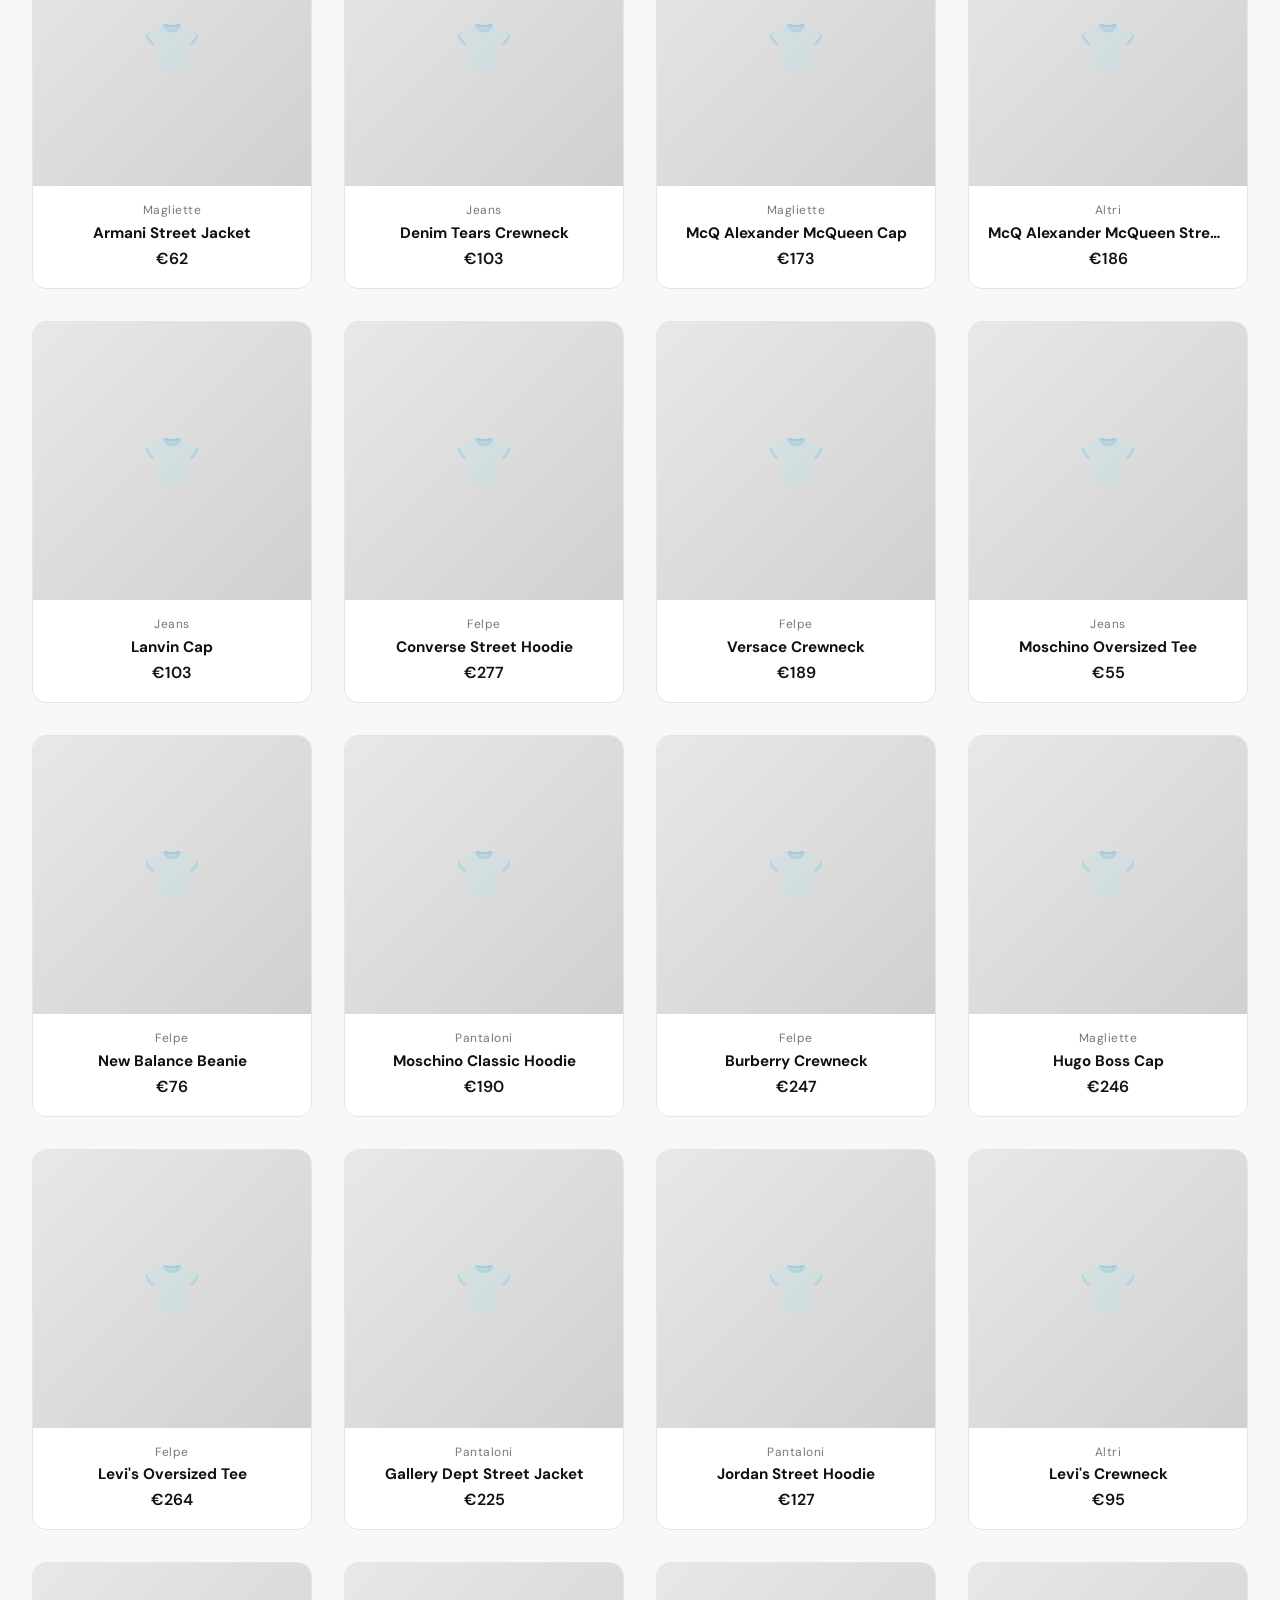
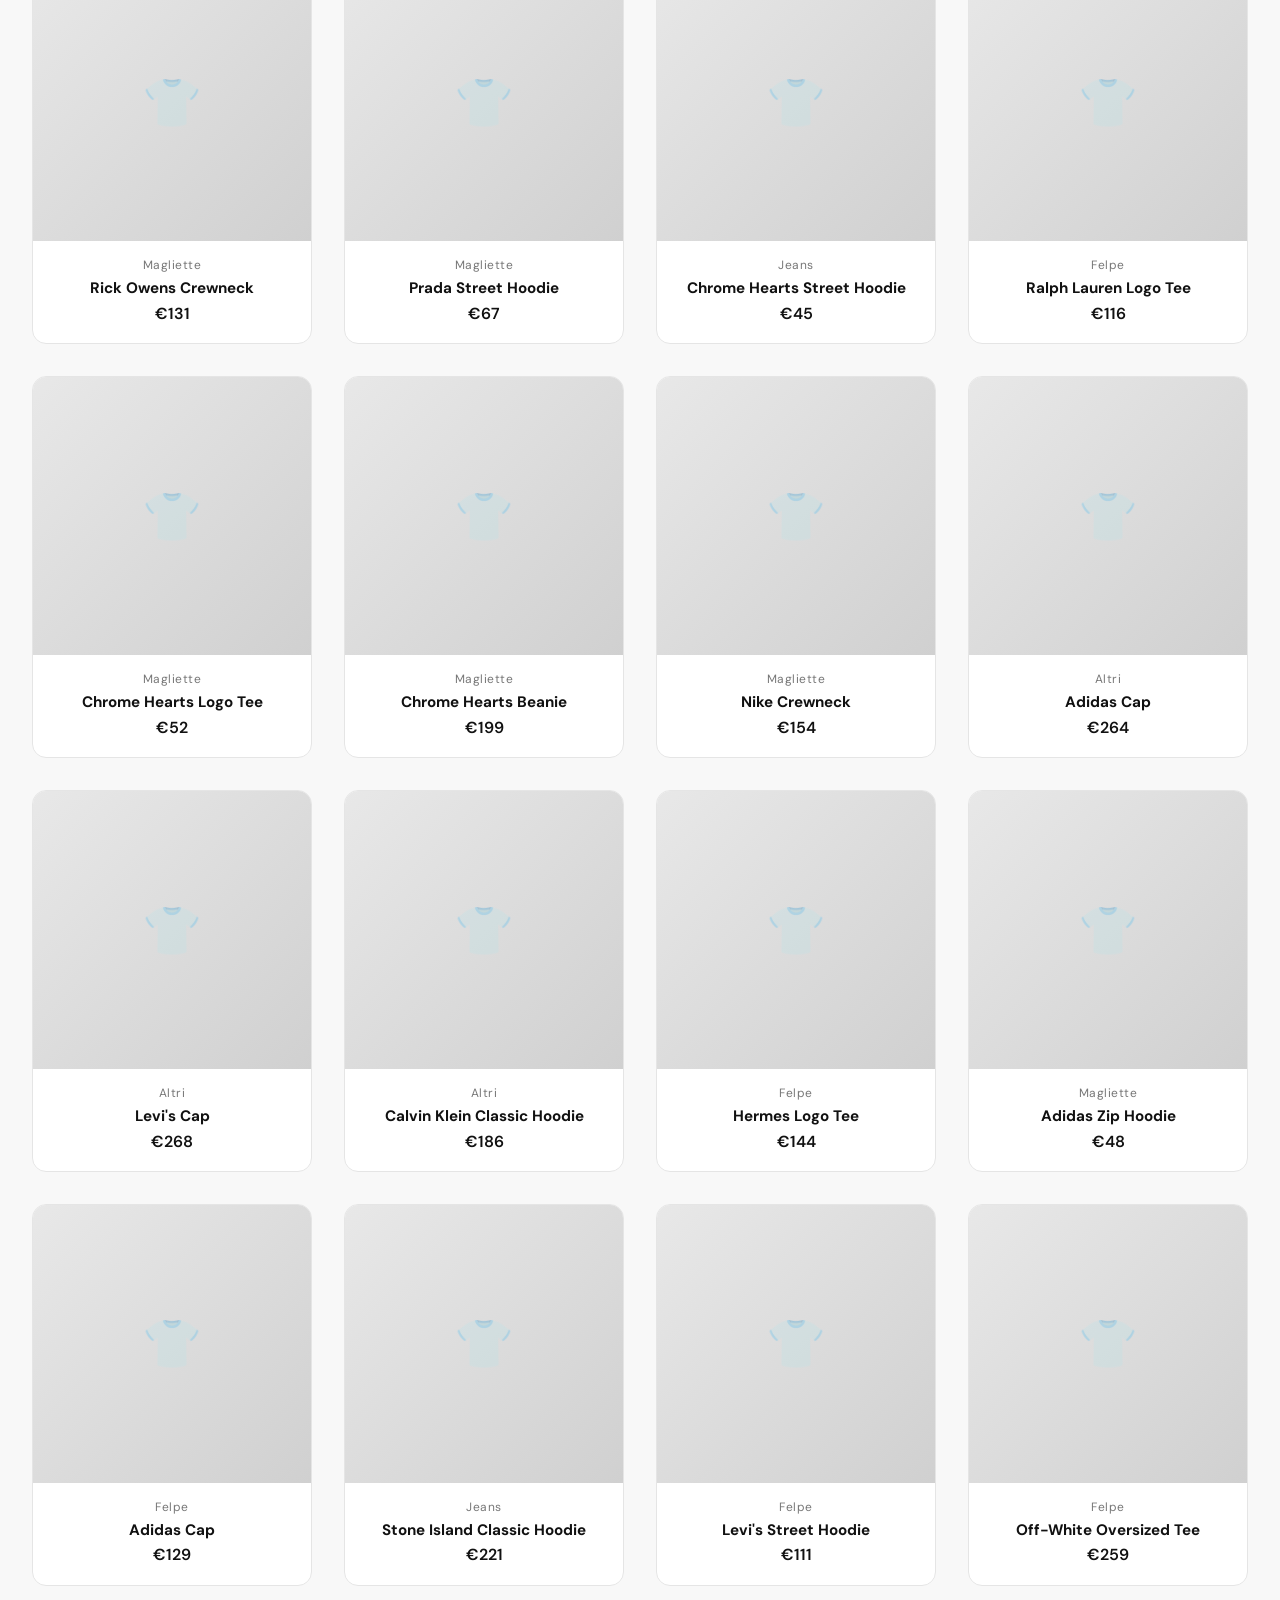
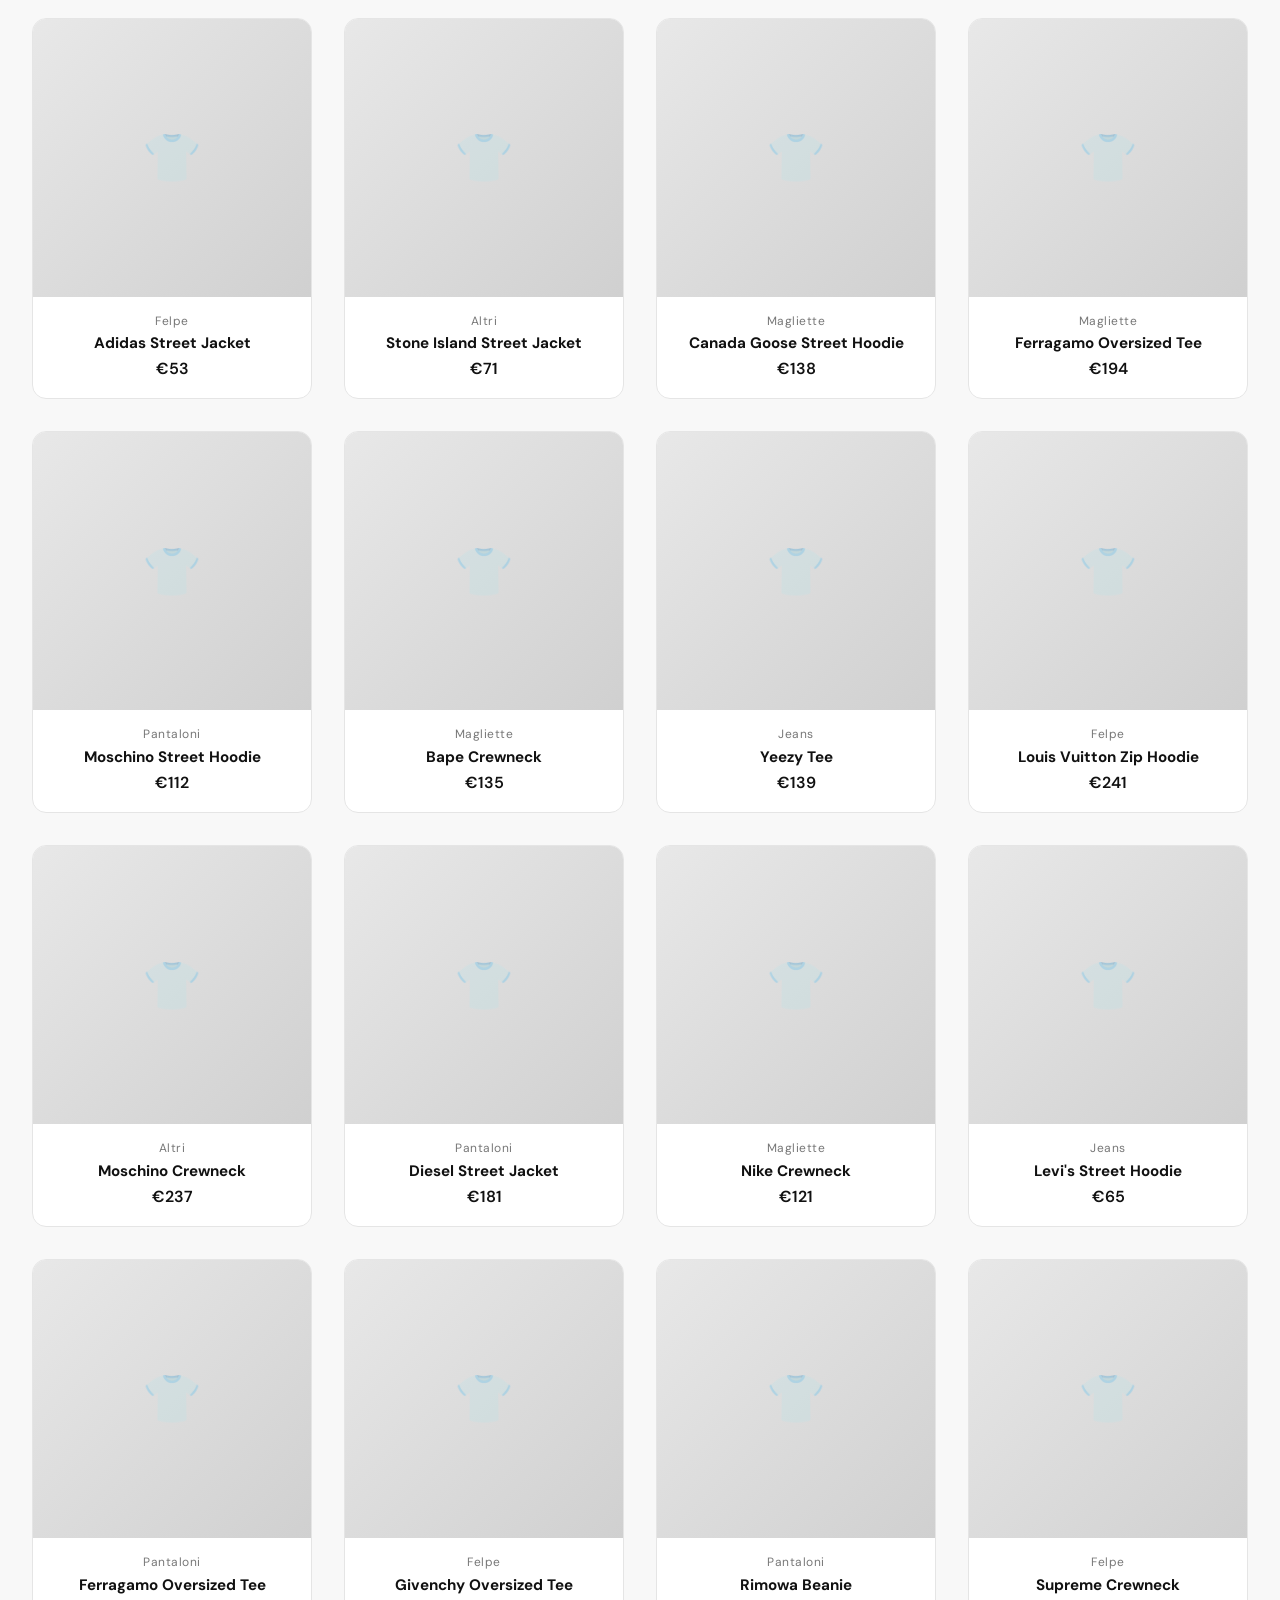
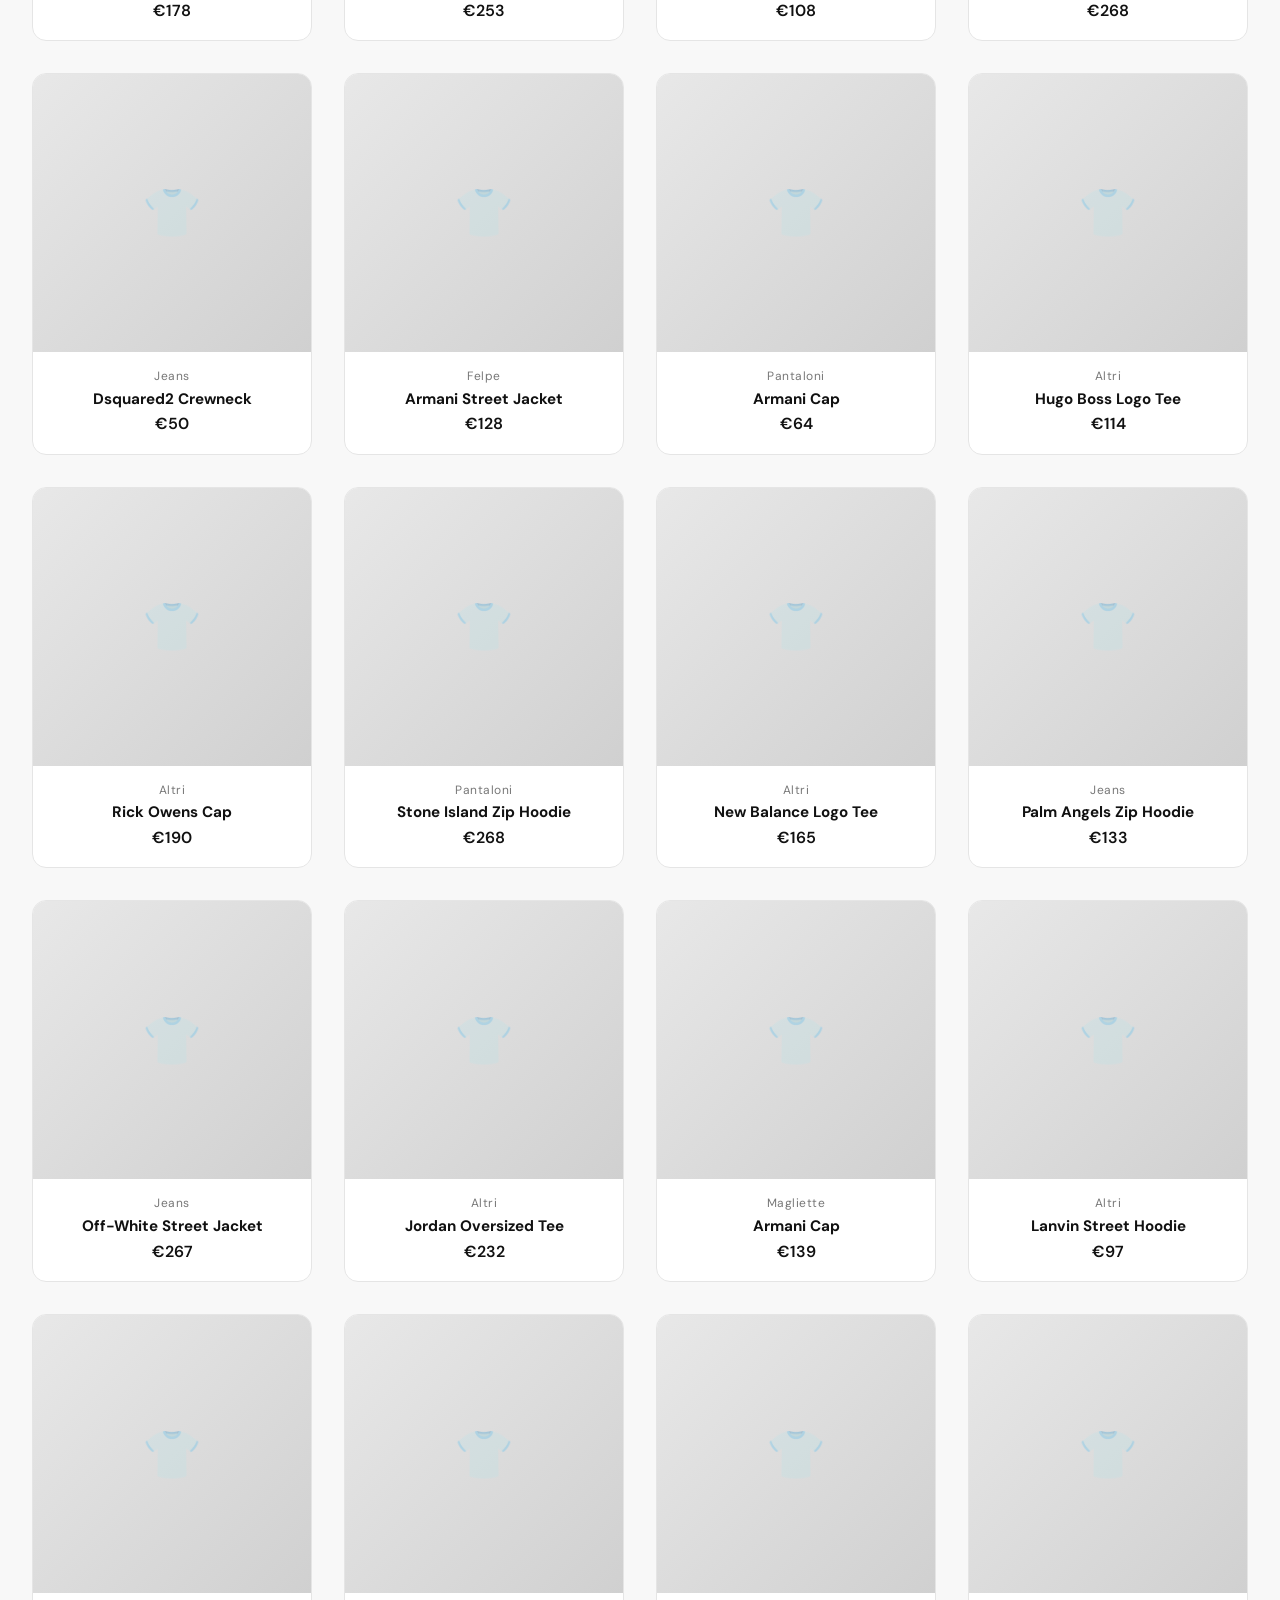
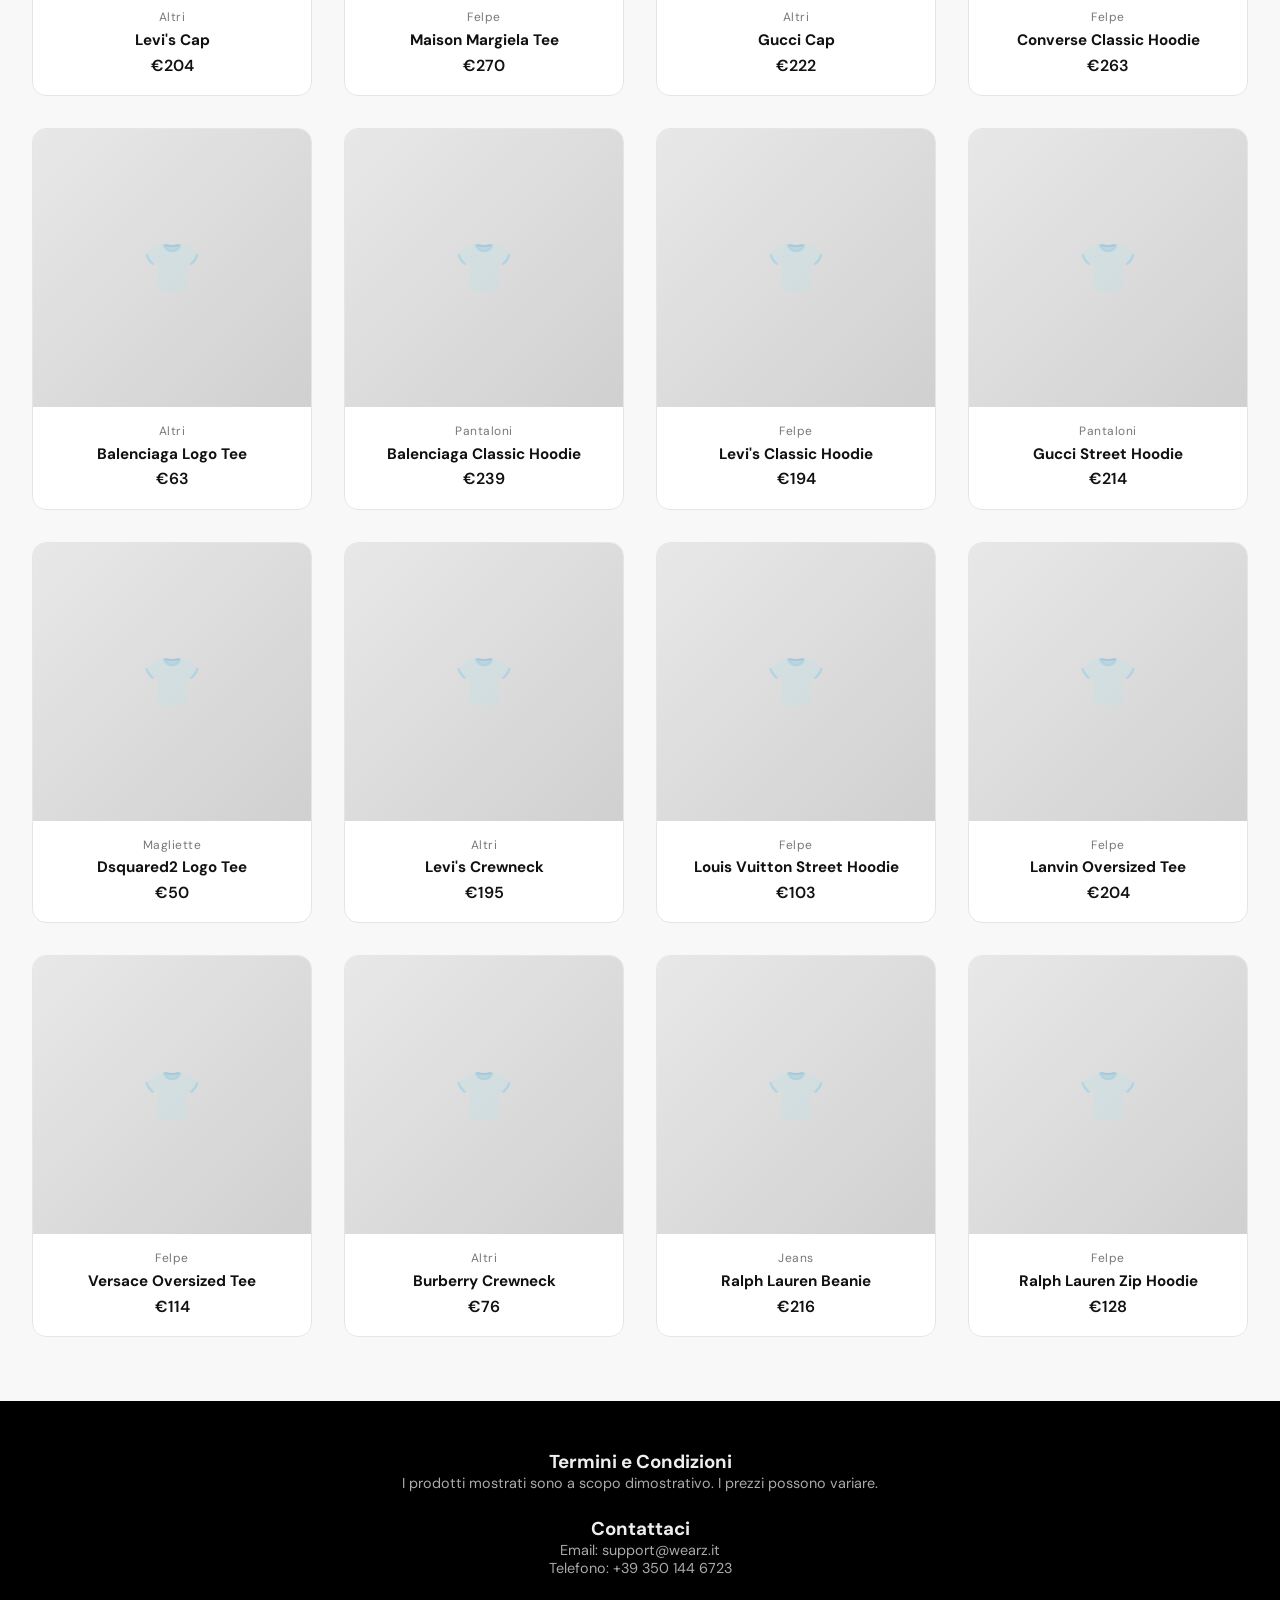
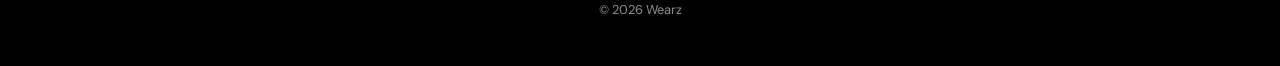
==== commit 492a1a57: "Update index.html" ====
--- a/kaiwebapp/index.html
+++ b/kaiwebapp/index.html
@@ -11,9 +11,7 @@
       document.documentElement.classList.add("dark-pre");
     }
   </script>
-  <style>
-    html.dark-pre body { background: #0e0e0e; }
-  </style>
+  <style>html.dark-pre body { background: #0e0e0e; }</style>
 </head>
 <body>
 
@@ -23,6 +21,10 @@
       <a href="#hero">Home</a>
       <a href="#catalogo">Catalogo</a>
       <a href="brands.html">Brands</a>
+      <a href="wishlist.html" class="nav-wish">
+        🤍 Wishlist
+        <span class="wish-count" style="display:none">0</span>
+      </a>
     </nav>
     <button class="dark-toggle" id="darkToggle" aria-label="Modalità scura">
       <span class="toggle-thumb"></span>
@@ -30,7 +32,6 @@
   </header>
 
   <main>
-
     <section id="hero" class="hero">
       <div class="hero-content">
         <h1>WEARZ</h1>
@@ -41,12 +42,7 @@
 
     <section id="catalogo" class="catalogo">
       <h2>Collezione 2026</h2>
-      <input
-        type="text"
-        id="productSearch"
-        placeholder="Cerca prodotto..."
-        class="product-search"
-      >
+      <input type="text" id="productSearch" placeholder="Cerca prodotto..." class="product-search">
       <div class="catalog-tabs">
         <button class="tab-btn active" data-category="all">Tutti</button>
         <button class="tab-btn" data-category="magliette">Magliette</button>
@@ -57,7 +53,6 @@
       </div>
       <div id="productsContainer" class="products-grid"></div>
     </section>
-
   </main>
 
   <footer id="footer">
@@ -80,6 +75,12 @@
       <img id="modalImg" src="" alt="">
       <h2 id="modalTitle"></h2>
       <p id="modalPrice"></p>
+      <button id="modalWish" class="modal-wish-btn">
+        <svg viewBox="0 0 24 24" width="18" height="18" fill="none" stroke="currentColor" stroke-width="2">
+          <path d="M20.84 4.61a5.5 5.5 0 0 0-7.78 0L12 5.67l-1.06-1.06a5.5 5.5 0 0 0-7.78 7.78l1.06 1.06L12 21.23l7.78-7.78 1.06-1.06a5.5 5.5 0 0 0 0-7.78z"/>
+        </svg>
+        <span>Aggiungi ai preferiti</span>
+      </button>
     </div>
   </div>
 
@@ -87,6 +88,5 @@
   <button id="backToTop" aria-label="Torna in alto">↑</button>
 
   <script src="script.js"></script>
-
 </body>
 </html>
--- a/kaiwebapp/style.css
+++ b/kaiwebapp/style.css
@@ -486,11 +486,16 @@
    BRANDS SECTION
 =========================== */
 .brands-section {
-  padding: 9rem 3rem;
+  padding: 5rem 2rem 4rem;
+  max-width: 1200px;
+  margin: 0 auto;
   text-align: center;
 }
 
 .brands-section h1 {
+  font-size: 2.8rem;
+  font-weight: 700;
+  margin-bottom: 1.5rem;
   opacity: 0;
   transform: translateY(30px);
   transition: opacity 0.6s ease, transform 0.6s ease;
@@ -501,102 +506,169 @@
   transform: translateY(0);
 }
 
-.brands-section input {
-  padding: 0.8rem 1rem;
+.brands-section > input {
+  display: block;
+  margin: 0 auto 2rem;
+  padding: 0.8rem 1.2rem;
   border-radius: 14px;
-  border: 1px solid #e5e5e5;
+  border: 1px solid var(--border);
+  background: var(--surface);
+  color: var(--text);
   width: 100%;
-  max-width: 400px;
-  margin-bottom: 2rem;
+  max-width: 480px;
   font-family: "DM Sans", sans-serif;
-  transition: border-color 0.3s ease, box-shadow 0.3s ease, transform 0.2s ease;
-}
-
-.brands-section input:focus {
+  font-size: 1rem;
+  transition: border-color 0.3s ease, box-shadow 0.3s ease;
+}
+
+.brands-section > input:focus {
   outline: none;
-  border-color: #000;
-  box-shadow: 0 0 0 3px rgba(0,0,0,0.08);
-  transform: scale(1.01);
-}
-
-/* Alfabeto */
-.alphabet {
+  border-color: #888;
+  box-shadow: 0 0 0 3px rgba(0,0,0,0.07);
+}
+
+body.dark .brands-section > input {
+  background: #1e1e1e;
+  color: var(--text);
+  border-color: #3a3a3a;
+}
+
+/* Layout due colonne */
+.brands-layout {
   display: flex;
-  flex-wrap: wrap;
-  justify-content: center;
-  gap: 0.5rem;
-  margin-bottom: 2rem;
-}
-
-.alphabet button {
-  padding: 0.5rem 0.8rem;
+  gap: 2.5rem;
+  align-items: flex-start;
+  text-align: left;
+}
+
+/* Colonna alfabeto — sticky a sinistra */
+.alphabet-col {
+  position: sticky;
+  top: 90px;
+  display: flex;
+  flex-direction: column;
+  gap: 4px;
+  min-width: 54px;
+  flex-shrink: 0;
+}
+
+.alpha-btn {
+  padding: 0.4rem 0.5rem;
   border-radius: 8px;
-  border: 1px solid #ccc;
-  background: #fff;
+  border: 1px solid var(--border);
+  background: var(--surface);
+  color: var(--text);
   cursor: pointer;
   font-family: "DM Sans", sans-serif;
-  transition: background 0.2s ease, color 0.2s ease, transform 0.2s ease, box-shadow 0.2s ease;
-
-  /* Stagger reveal */
+  font-size: 0.82rem;
+  font-weight: 600;
+  text-align: center;
+  transition: background 0.2s ease, color 0.2s ease, transform 0.15s ease, border-color 0.2s ease;
   opacity: 0;
   animation: fadeUp 0.4s ease forwards;
 }
 
 @keyframes fadeUp {
-  from { opacity: 0; transform: translateY(12px); }
+  from { opacity: 0; transform: translateY(10px); }
   to   { opacity: 1; transform: translateY(0); }
 }
 
-.alphabet button:hover {
-  background: #000;
-  color: #fff;
-  transform: translateY(-2px) scale(1.1);
-  box-shadow: 0 4px 12px rgba(0,0,0,0.15);
-}
-
-.alphabet button.active {
-  background: #000;
-  color: #fff;
-  transform: scale(1.12);
-  box-shadow: 0 4px 12px rgba(0,0,0,0.2);
+.alpha-btn:hover:not(.disabled) {
+  background: var(--text);
+  color: var(--surface);
+  transform: scale(1.08);
+}
+
+.alpha-btn.active {
+  background: var(--text);
+  color: var(--surface);
+  border-color: var(--text);
+  transform: scale(1.1);
+}
+
+.alpha-btn.disabled {
+  opacity: 0.2 !important;
+  cursor: default;
+  animation: none;
+}
+
+/* Colonna brand */
+.brands-col {
+  flex: 1;
+  min-width: 0;
+}
+
+.brand-count {
+  font-size: 0.8rem;
+  color: var(--secondary);
+  margin-bottom: 1rem;
+  font-weight: 600;
+  letter-spacing: 0.8px;
+  text-transform: uppercase;
 }
 
 /* Lista brand */
 .brand-list {
   display: flex;
   flex-wrap: wrap;
-  justify-content: center;
-  gap: 1rem;
+  gap: 0.75rem;
+  justify-content: flex-start;
 }
 
 .brand-item {
-  padding: 0.8rem 1.6rem;
-  border-radius: 13px;
-  border: 2px solid #ababab;
-  background: #ffffff;
-  min-width: 120px;
-  text-align: center;
-  font-weight: 500;
+  padding: 0.6rem 1.3rem;
+  border-radius: 50px;
+  border: 1.5px solid var(--border);
+  background: var(--surface);
+  color: var(--text);
+  font-weight: 600;
+  font-size: 0.9rem;
   cursor: default;
-
-  opacity: 0;
-  transform: scale(0.85);
-  animation: popIn 0.4s ease forwards;
-
-  transition: background 0.3s ease, color 0.3s ease, transform 0.3s ease, box-shadow 0.3s ease, border-color 0.3s ease;
+  opacity: 0;
+  transform: scale(0.9);
+  animation: popIn 0.35s ease forwards;
+  transition: background 0.25s ease, color 0.25s ease, border-color 0.25s ease,
+              transform 0.25s ease, box-shadow 0.25s ease;
 }
 
 @keyframes popIn {
-  from { opacity: 0; transform: scale(0.85); }
+  from { opacity: 0; transform: scale(0.88); }
   to   { opacity: 1; transform: scale(1); }
 }
 
 .brand-item:hover {
-  background: #000;
-  color: #fff;
-  border-color: #000;
-  transform: scale(1.08) translateY(-3px);
-  box-shadow: 0 8px 25px rgba(0,0,0,0.15);
+  background: var(--text);
+  color: var(--surface);
+  border-color: var(--text);
+  transform: scale(1.06) translateY(-2px);
+  box-shadow: 0 6px 18px rgba(0,0,0,0.12);
+}
+
+body.dark .brand-item:hover {
+  box-shadow: 0 6px 18px rgba(255,255,255,0.05);
+}
+
+.no-results {
+  color: var(--secondary);
+  padding: 1rem 0;
+}
+
+/* Responsive mobile */
+@media (max-width: 600px) {
+  .brands-layout {
+    flex-direction: column;
+  }
+  .alphabet-col {
+    position: static;
+    flex-direction: row;
+    flex-wrap: wrap;
+    gap: 5px;
+    min-width: unset;
+  }
+  .alpha-btn {
+    padding: 0.35rem 0.55rem;
+    font-size: 0.78rem;
+  }
 }
 
 
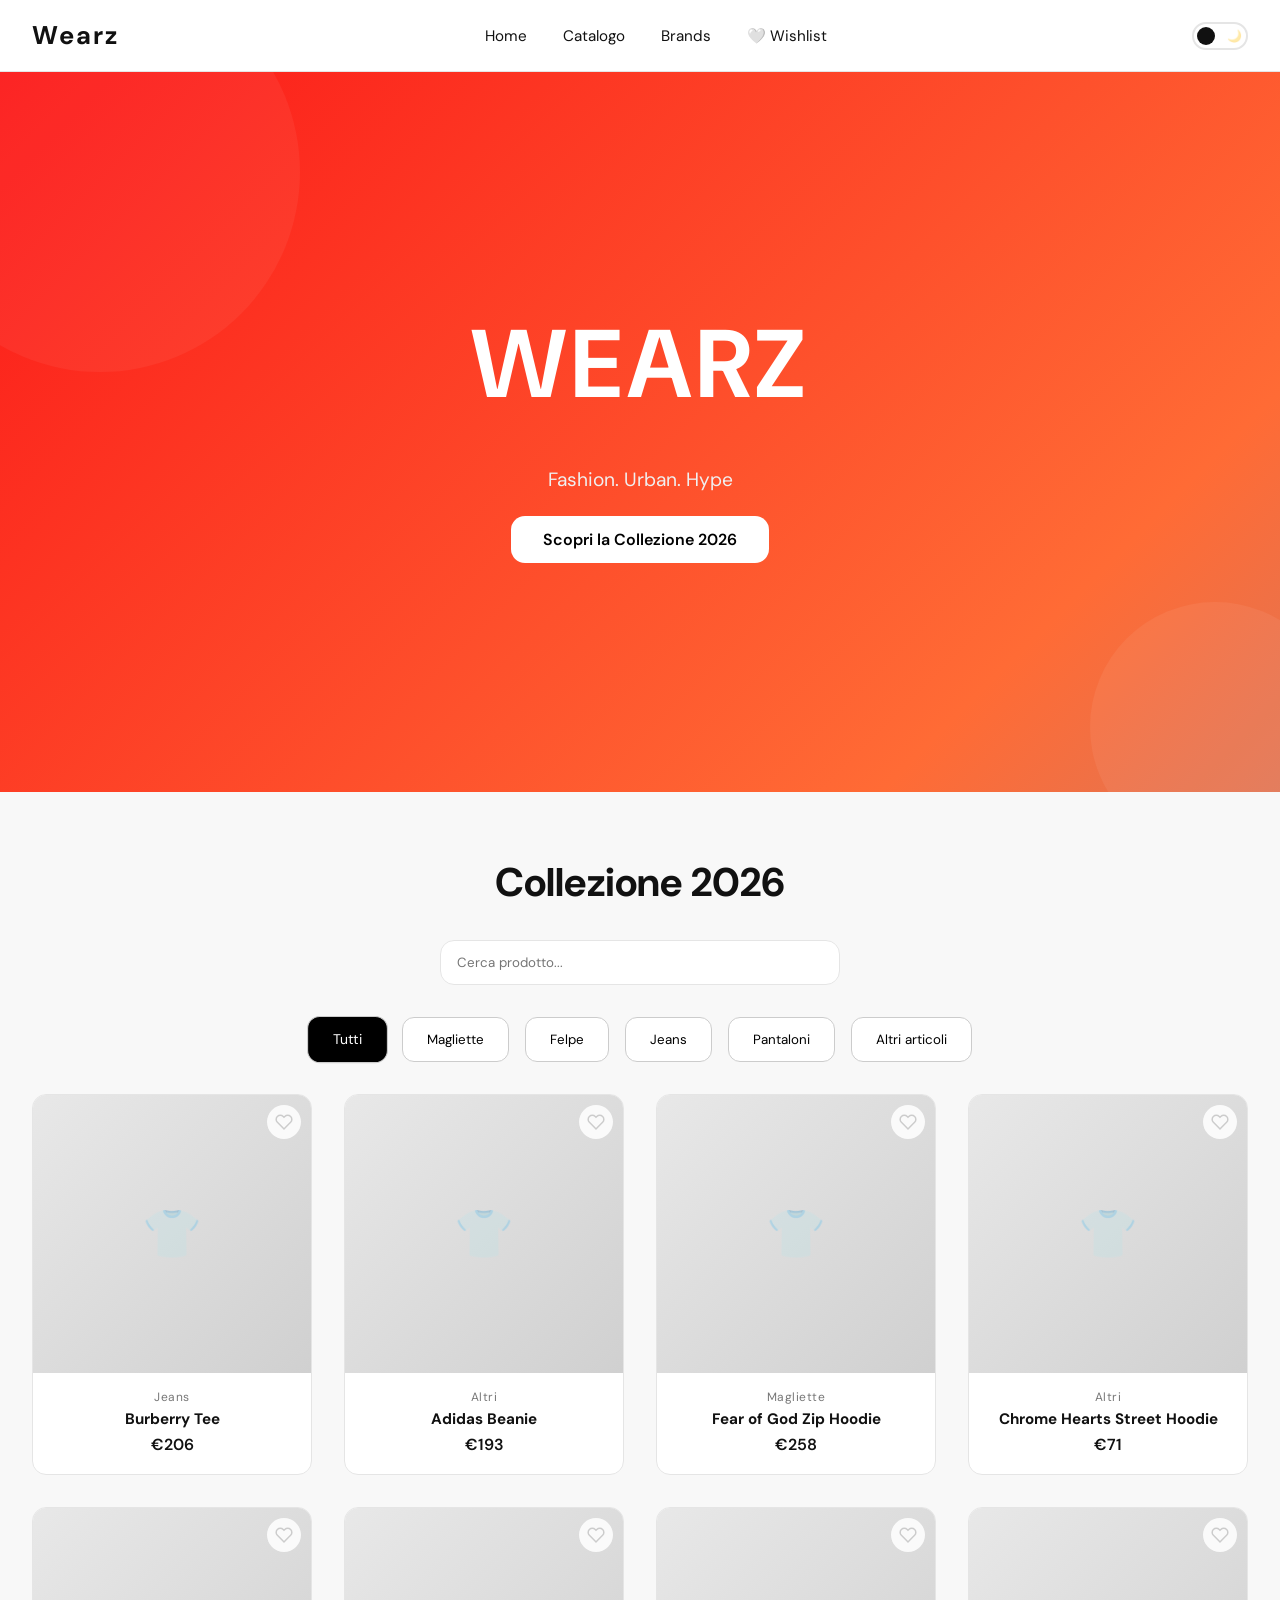
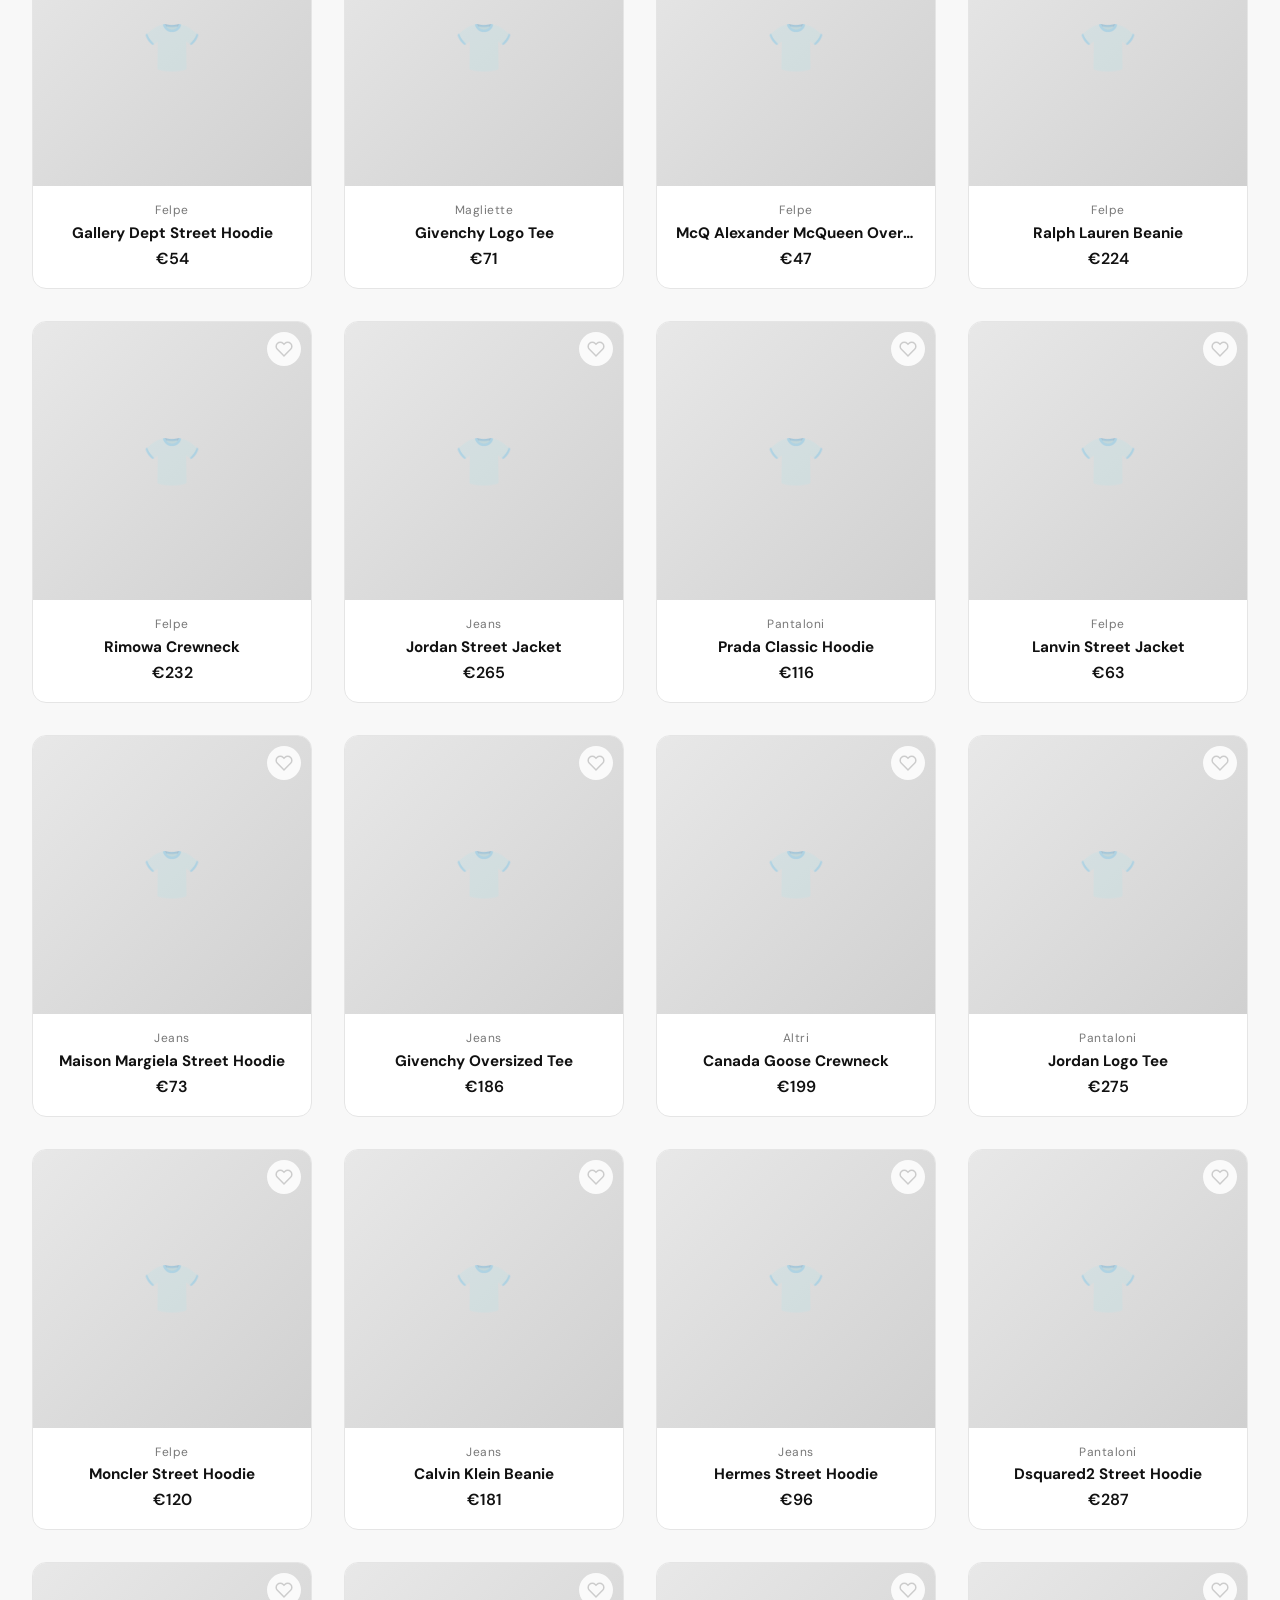
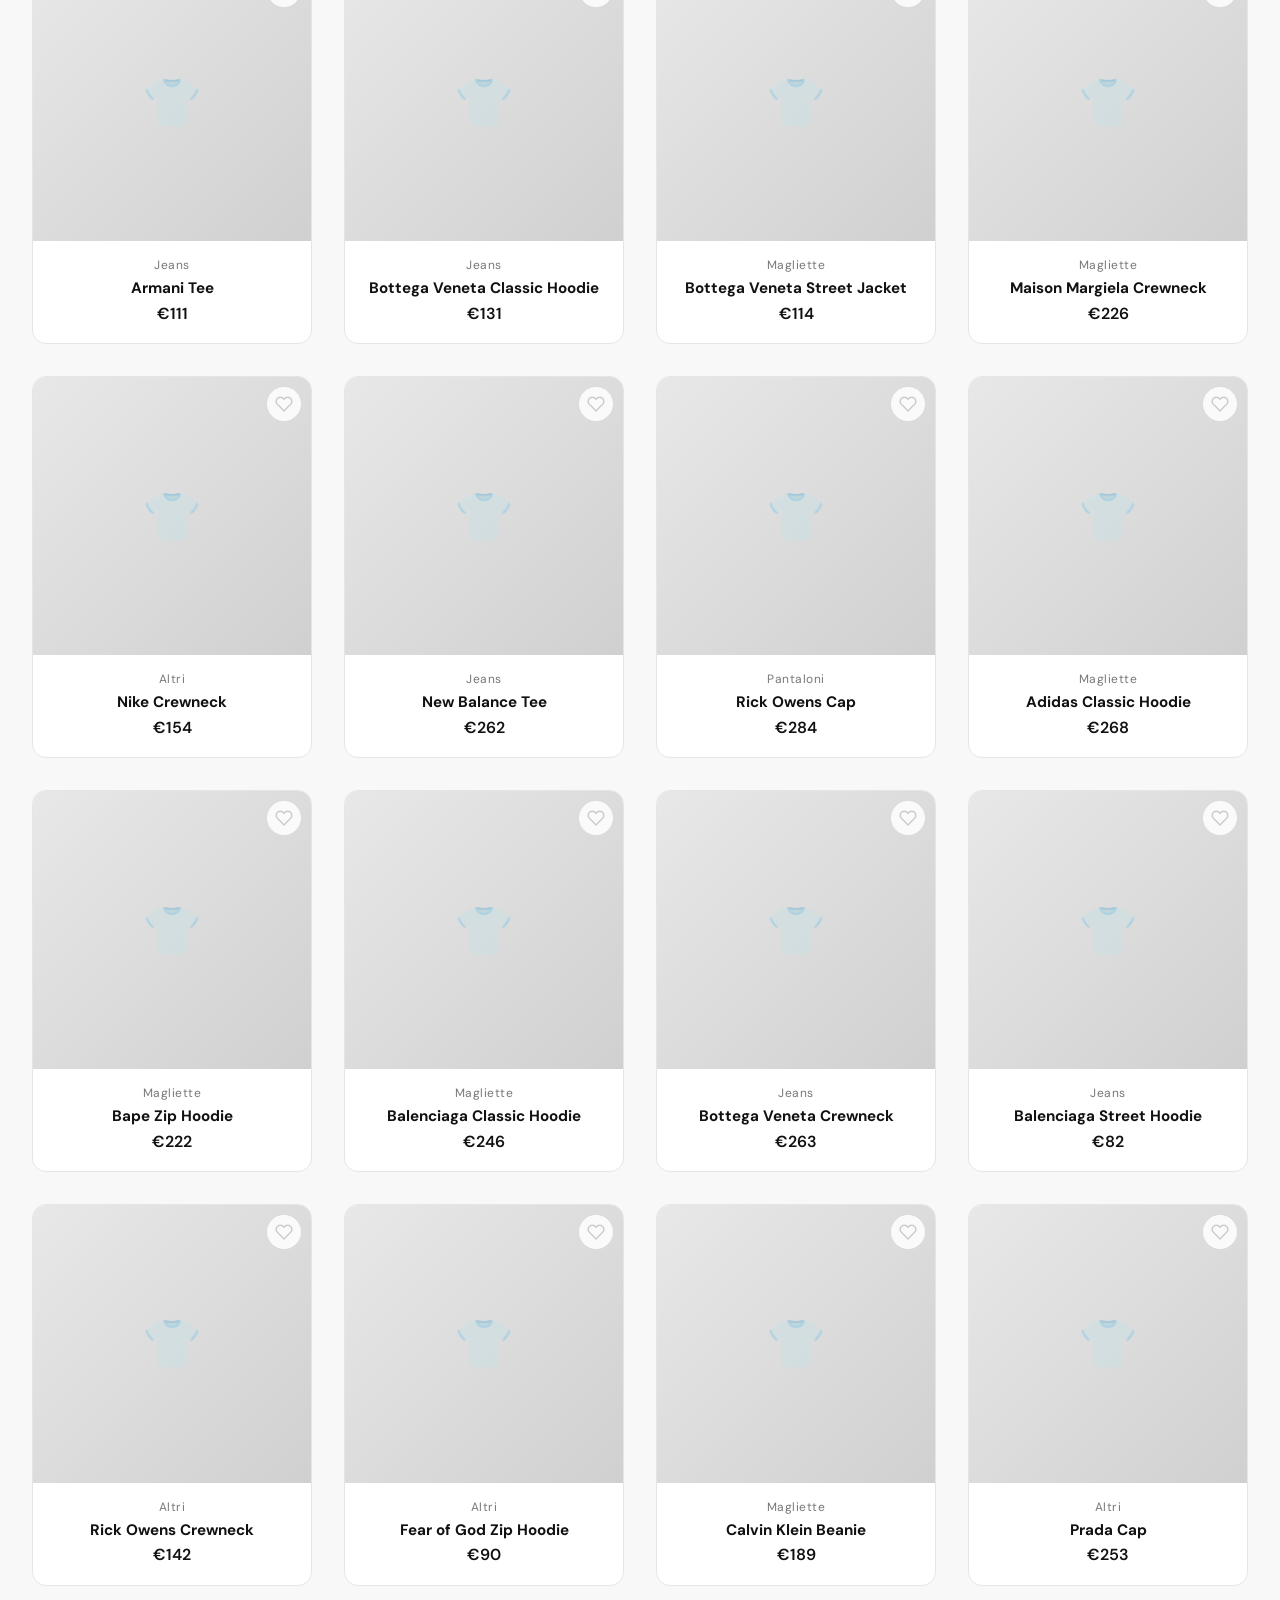
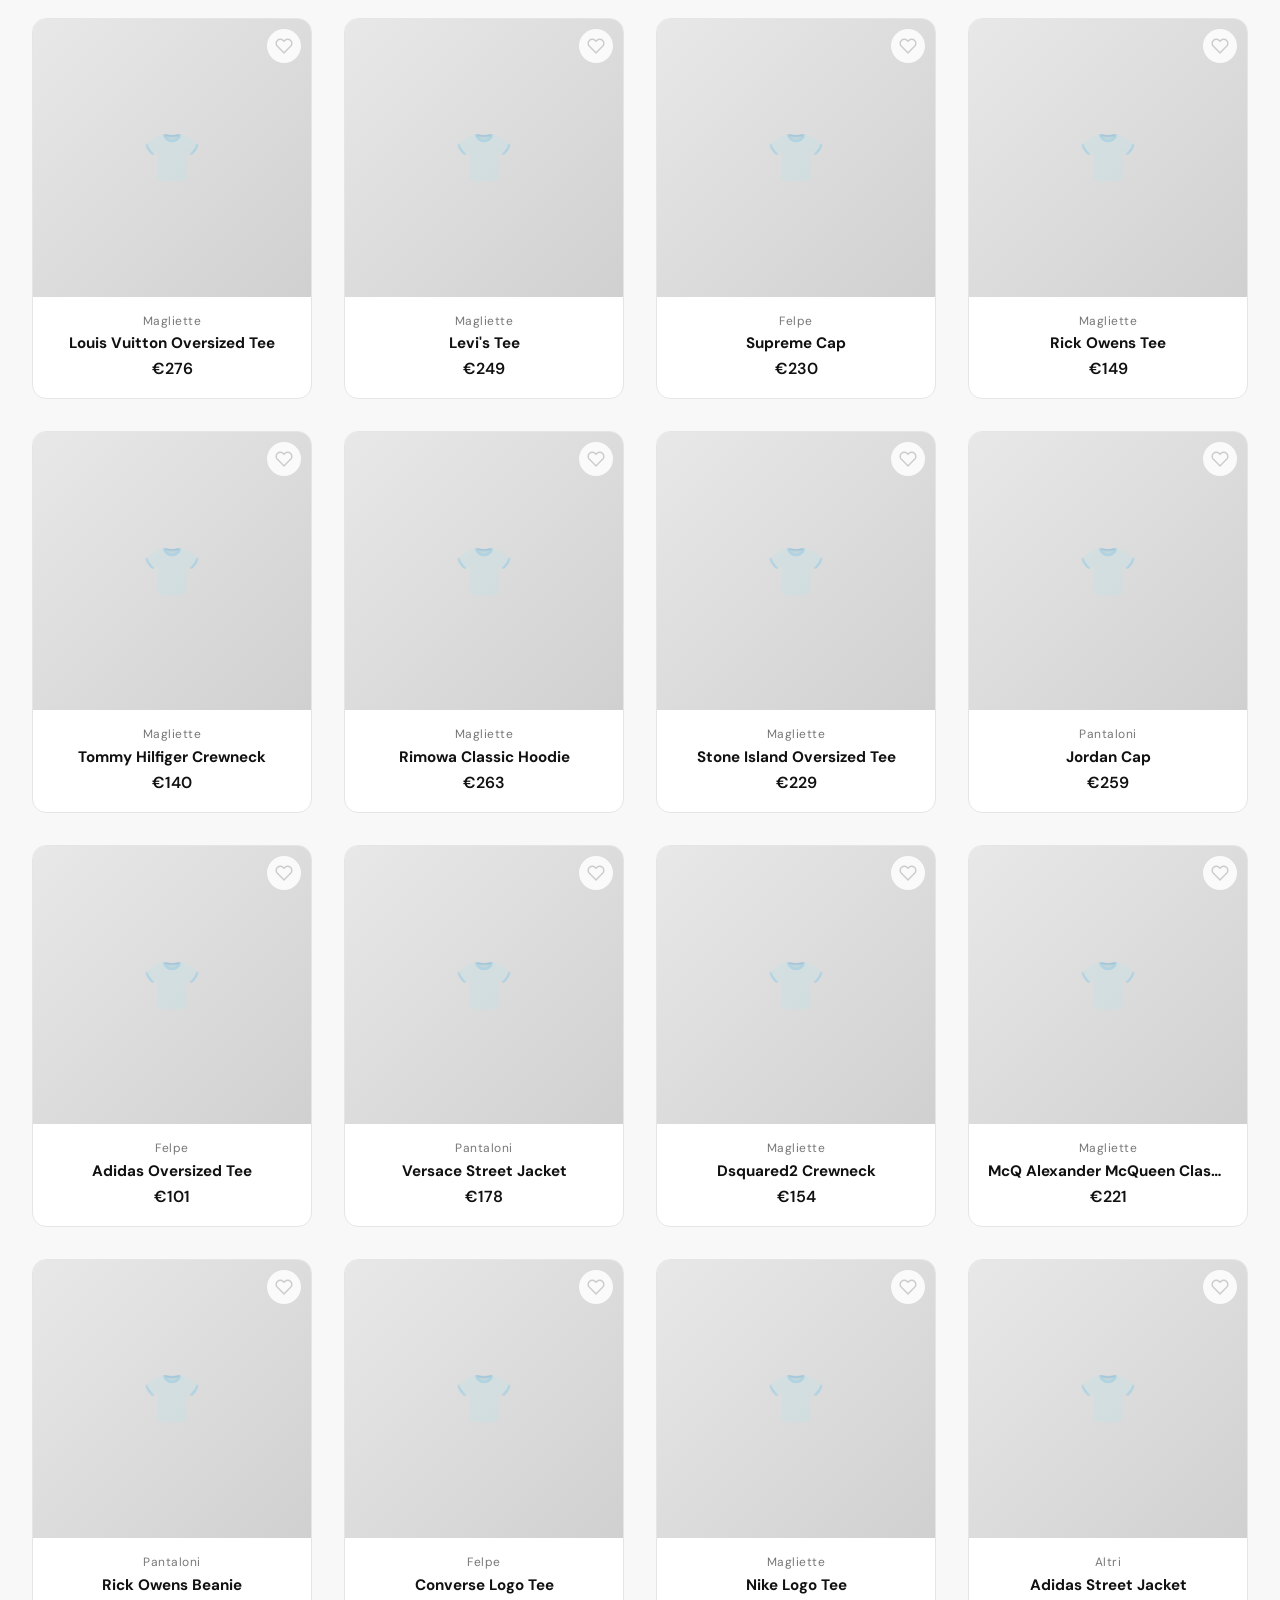
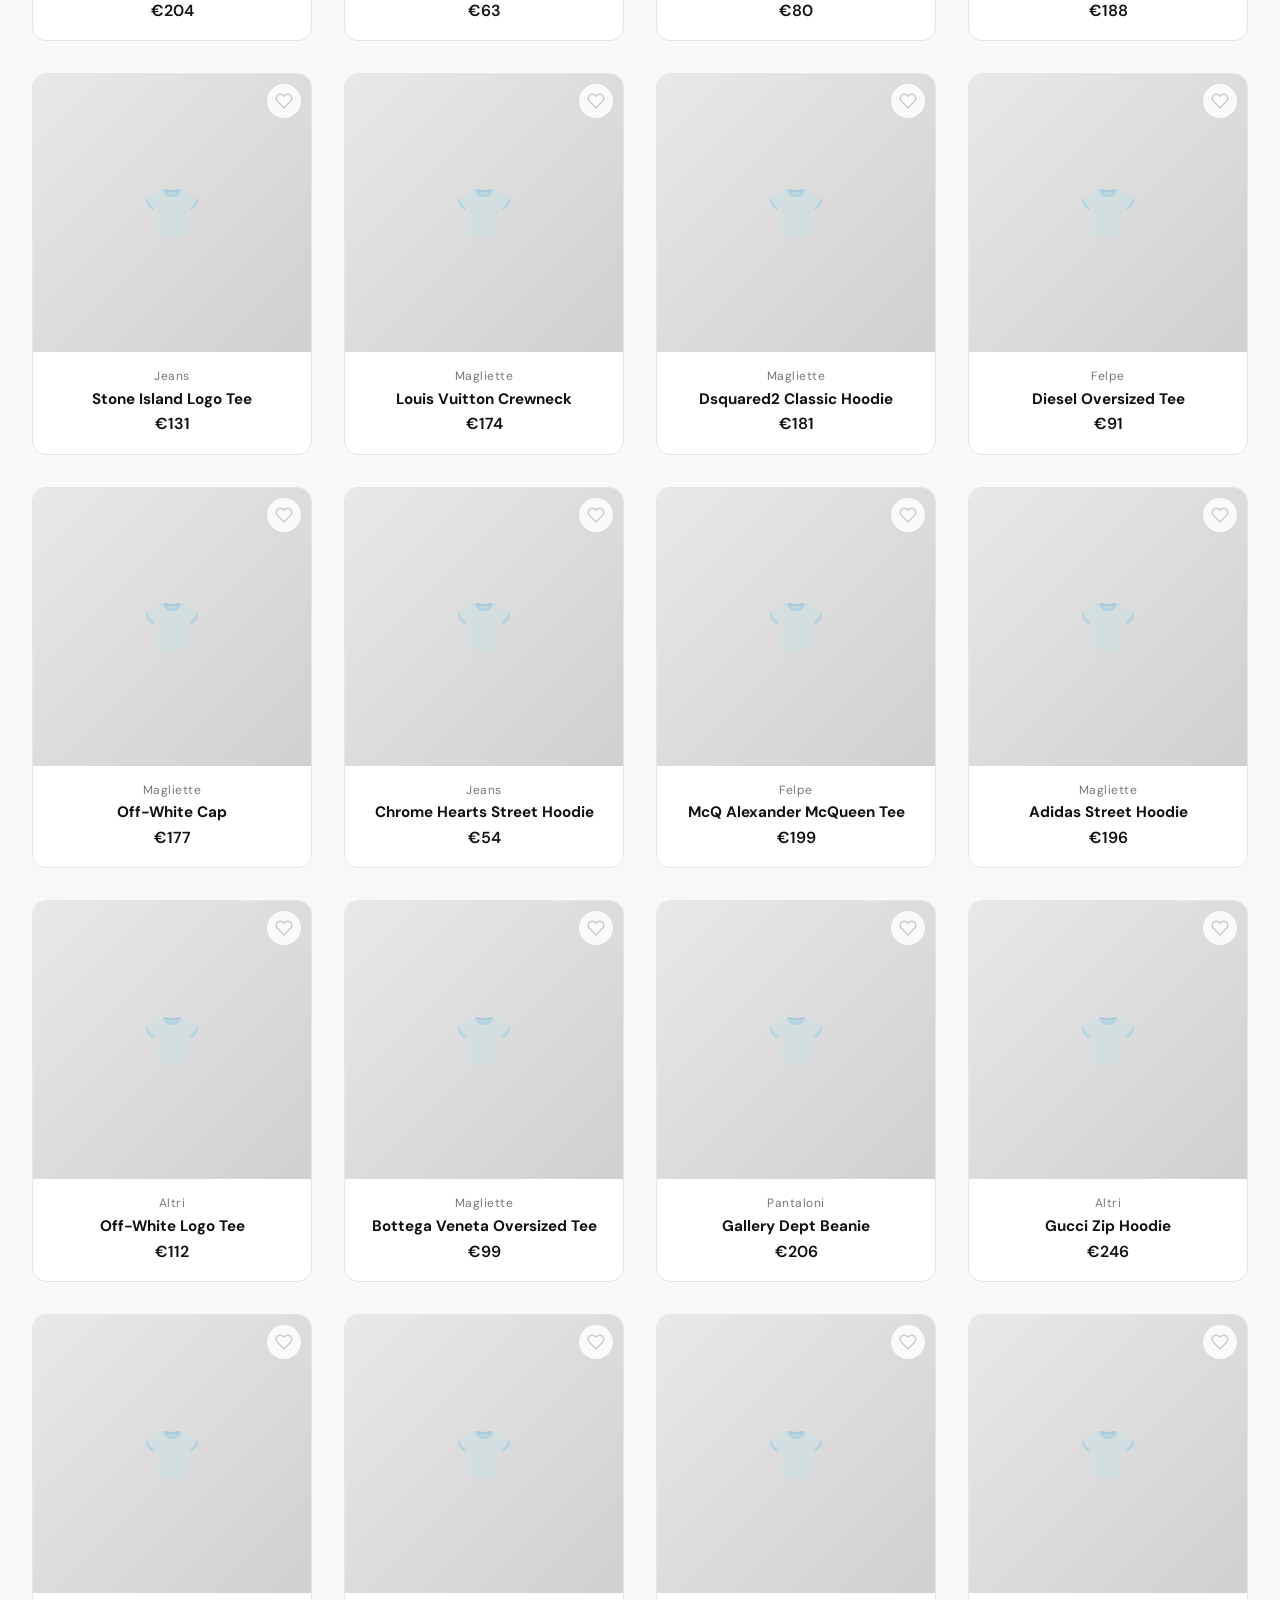
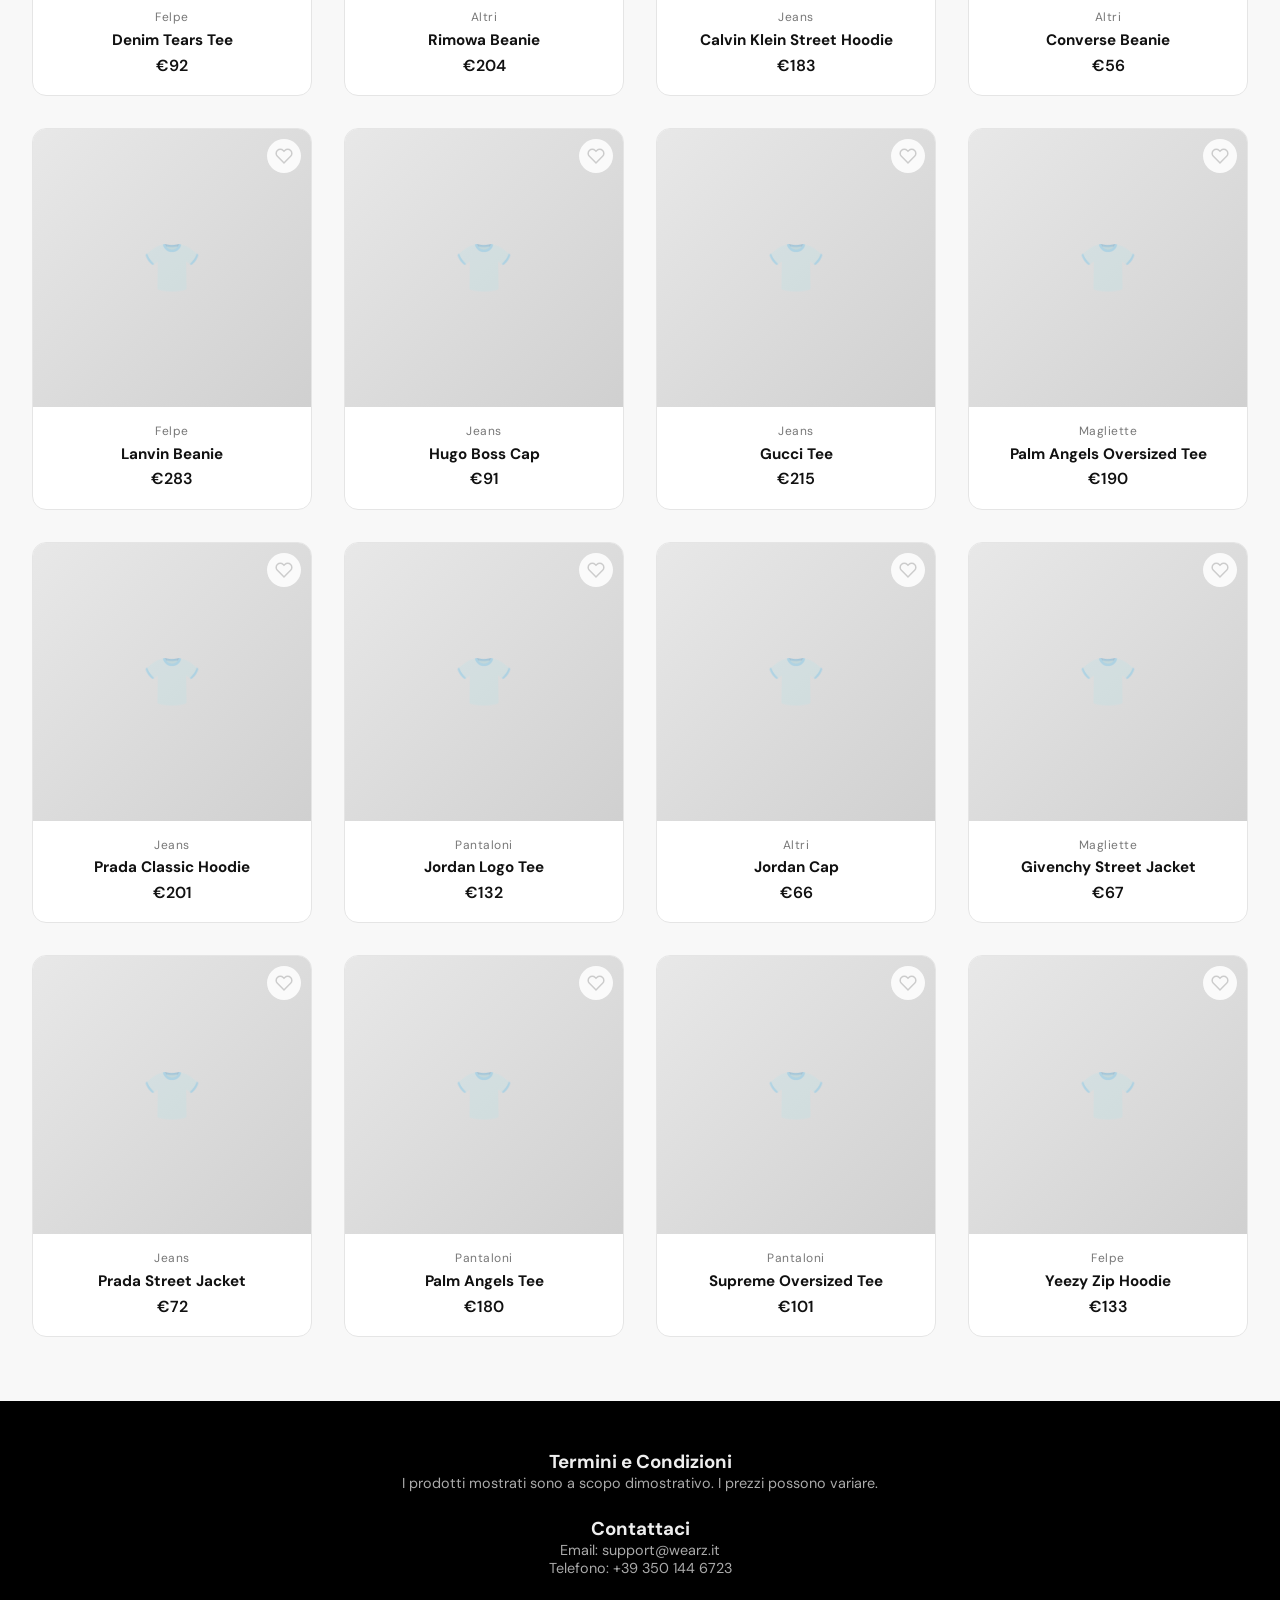
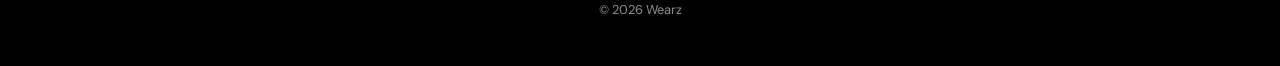
==== commit 24e411ff: "Update index.html" ====
--- a/kaiwebapp/index.html
+++ b/kaiwebapp/index.html
@@ -71,16 +71,27 @@
   <!-- MODALE PRODOTTO -->
   <div id="productModal" class="modal">
     <div class="modal-content">
-      <span id="closeModal" class="close-modal">&times;</span>
+
+      <!-- Header modale: cuore in alto a destra -->
+      <div class="modal-header">
+        <span id="closeModal" class="close-modal">&times;</span>
+        <button id="modalWish" class="modal-wish-icon">
+          <svg viewBox="0 0 24 24" width="22" height="22" fill="none" stroke="currentColor" stroke-width="2">
+            <path d="M20.84 4.61a5.5 5.5 0 0 0-7.78 0L12 5.67l-1.06-1.06a5.5 5.5 0 0 0-7.78 7.78l1.06 1.06L12 21.23l7.78-7.78 1.06-1.06a5.5 5.5 0 0 0 0-7.78z"/>
+          </svg>
+        </button>
+      </div>
+
       <img id="modalImg" src="" alt="">
       <h2 id="modalTitle"></h2>
-      <p id="modalPrice"></p>
-      <button id="modalWish" class="modal-wish-btn">
-        <svg viewBox="0 0 24 24" width="18" height="18" fill="none" stroke="currentColor" stroke-width="2">
-          <path d="M20.84 4.61a5.5 5.5 0 0 0-7.78 0L12 5.67l-1.06-1.06a5.5 5.5 0 0 0-7.78 7.78l1.06 1.06L12 21.23l7.78-7.78 1.06-1.06a5.5 5.5 0 0 0 0-7.78z"/>
-        </svg>
-        <span>Aggiungi ai preferiti</span>
-      </button>
+      <p id="modalPrice" class="modal-price"></p>
+
+      <!-- Dettagli dinamici per categoria -->
+      <div id="modalExtra"></div>
+
+      <!-- Bottone acquista -->
+      <button class="buy-btn">Acquista</button>
+
     </div>
   </div>
 
--- a/kaiwebapp/style.css
+++ b/kaiwebapp/style.css
@@ -947,3 +947,203 @@
 body.dark .hero p { color: #aaa; }
 body.dark .hero-btn { background: #1a1a1a; color: #fff; }
 body.dark .hero-btn:hover { background: #2a2a2a; }
+
+
+
+/* ===========================
+   WISHLIST — NAVBAR BADGE
+=========================== */
+.nav-wish {
+  position: relative;
+  display: inline-flex;
+  align-items: center;
+  gap: 5px;
+}
+
+.wish-count {
+  background: #e00;
+  color: #fff;
+  font-size: 0.65rem;
+  font-weight: 700;
+  min-width: 18px;
+  height: 18px;
+  border-radius: 50%;
+  display: flex;
+  align-items: center;
+  justify-content: center;
+  padding: 0 4px;
+  transition: transform 0.2s ease;
+}
+
+.nav-wish:hover .wish-count { transform: scale(1.2); }
+
+/* ===========================
+   WISH BUTTON (cuore sulle card)
+=========================== */
+.wish-btn {
+  position: absolute;
+  top: 10px;
+  right: 10px;
+  width: 34px;
+  height: 34px;
+  border-radius: 50%;
+  border: none;
+  background: rgba(255,255,255,0.85);
+  backdrop-filter: blur(4px);
+  cursor: pointer;
+  display: flex;
+  align-items: center;
+  justify-content: center;
+  color: #ccc;
+  transition: color 0.2s ease, background 0.2s ease, transform 0.2s ease;
+  z-index: 2;
+}
+
+body.dark .wish-btn {
+  background: rgba(30,30,30,0.85);
+  color: #555;
+}
+
+.wish-btn:hover {
+  color: #e00;
+  transform: scale(1.15);
+}
+
+.wish-btn.active {
+  color: #e00;
+}
+
+.wish-btn.pop {
+  animation: heartPop 0.3s ease;
+}
+
+@keyframes heartPop {
+  0%   { transform: scale(1); }
+  50%  { transform: scale(1.4); }
+  100% { transform: scale(1); }
+}
+
+/* ===========================
+   MODAL WISH BUTTON
+=========================== */
+.modal-wish-btn {
+  margin-top: 1rem;
+  display: flex;
+  align-items: center;
+  justify-content: center;
+  gap: 8px;
+  width: 100%;
+  padding: 0.7rem 1.2rem;
+  border-radius: 12px;
+  border: 1.5px solid var(--border);
+  background: transparent;
+  color: var(--text);
+  font-family: "DM Sans", sans-serif;
+  font-size: 0.9rem;
+  font-weight: 600;
+  cursor: pointer;
+  transition: border-color 0.2s ease, background 0.2s ease, color 0.2s ease;
+}
+
+.modal-wish-btn:hover {
+  border-color: #e00;
+  color: #e00;
+}
+
+.modal-wish-btn.active {
+  background: #fff0f0;
+  border-color: #e00;
+  color: #e00;
+}
+
+body.dark .modal-wish-btn.active {
+  background: #2a1010;
+}
+
+.modal-wish-btn.active span::before {
+  content: "✓ ";
+}
+
+.modal-wish-btn.pop {
+  animation: heartPop 0.3s ease;
+}
+
+/* ===========================
+   WISHLIST PAGE
+=========================== */
+.wishlist-page {
+  max-width: 1200px;
+  margin: 0 auto;
+  padding: 5rem 2rem 4rem;
+}
+
+.wishlist-header {
+  text-align: center;
+  margin-bottom: 3rem;
+}
+
+.wishlist-header h1 {
+  font-size: 2.8rem;
+  font-weight: 700;
+  margin-bottom: 0.5rem;
+  animation: heroTitle 0.6s ease both;
+}
+
+.wishlist-subtitle {
+  color: var(--secondary);
+  font-size: 0.95rem;
+  margin-bottom: 1rem;
+}
+
+.clear-btn {
+  background: none;
+  border: 1.5px solid #e00;
+  color: #e00;
+  padding: 0.5rem 1.2rem;
+  border-radius: 10px;
+  cursor: pointer;
+  font-family: "DM Sans", sans-serif;
+  font-size: 0.85rem;
+  font-weight: 600;
+  transition: background 0.2s ease, color 0.2s ease;
+}
+
+.clear-btn:hover {
+  background: #e00;
+  color: #fff;
+}
+
+/* Empty state */
+.wishlist-empty {
+  flex-direction: column;
+  align-items: center;
+  justify-content: center;
+  padding: 5rem 2rem;
+  text-align: center;
+  gap: 1rem;
+}
+
+.empty-icon {
+  font-size: 4rem;
+  animation: floatBubble 3s ease-in-out infinite;
+}
+
+.wishlist-empty h2 {
+  font-size: 1.5rem;
+  font-weight: 700;
+}
+
+.wishlist-empty p {
+  color: var(--secondary);
+}
+
+/* Nav link attivo */
+.nav-active {
+  font-weight: 700;
+  opacity: 1 !important;
+}
+
+/* Fade out card rimossa */
+@keyframes fadeOut {
+  to { opacity: 0; transform: scale(0.9); }
+}
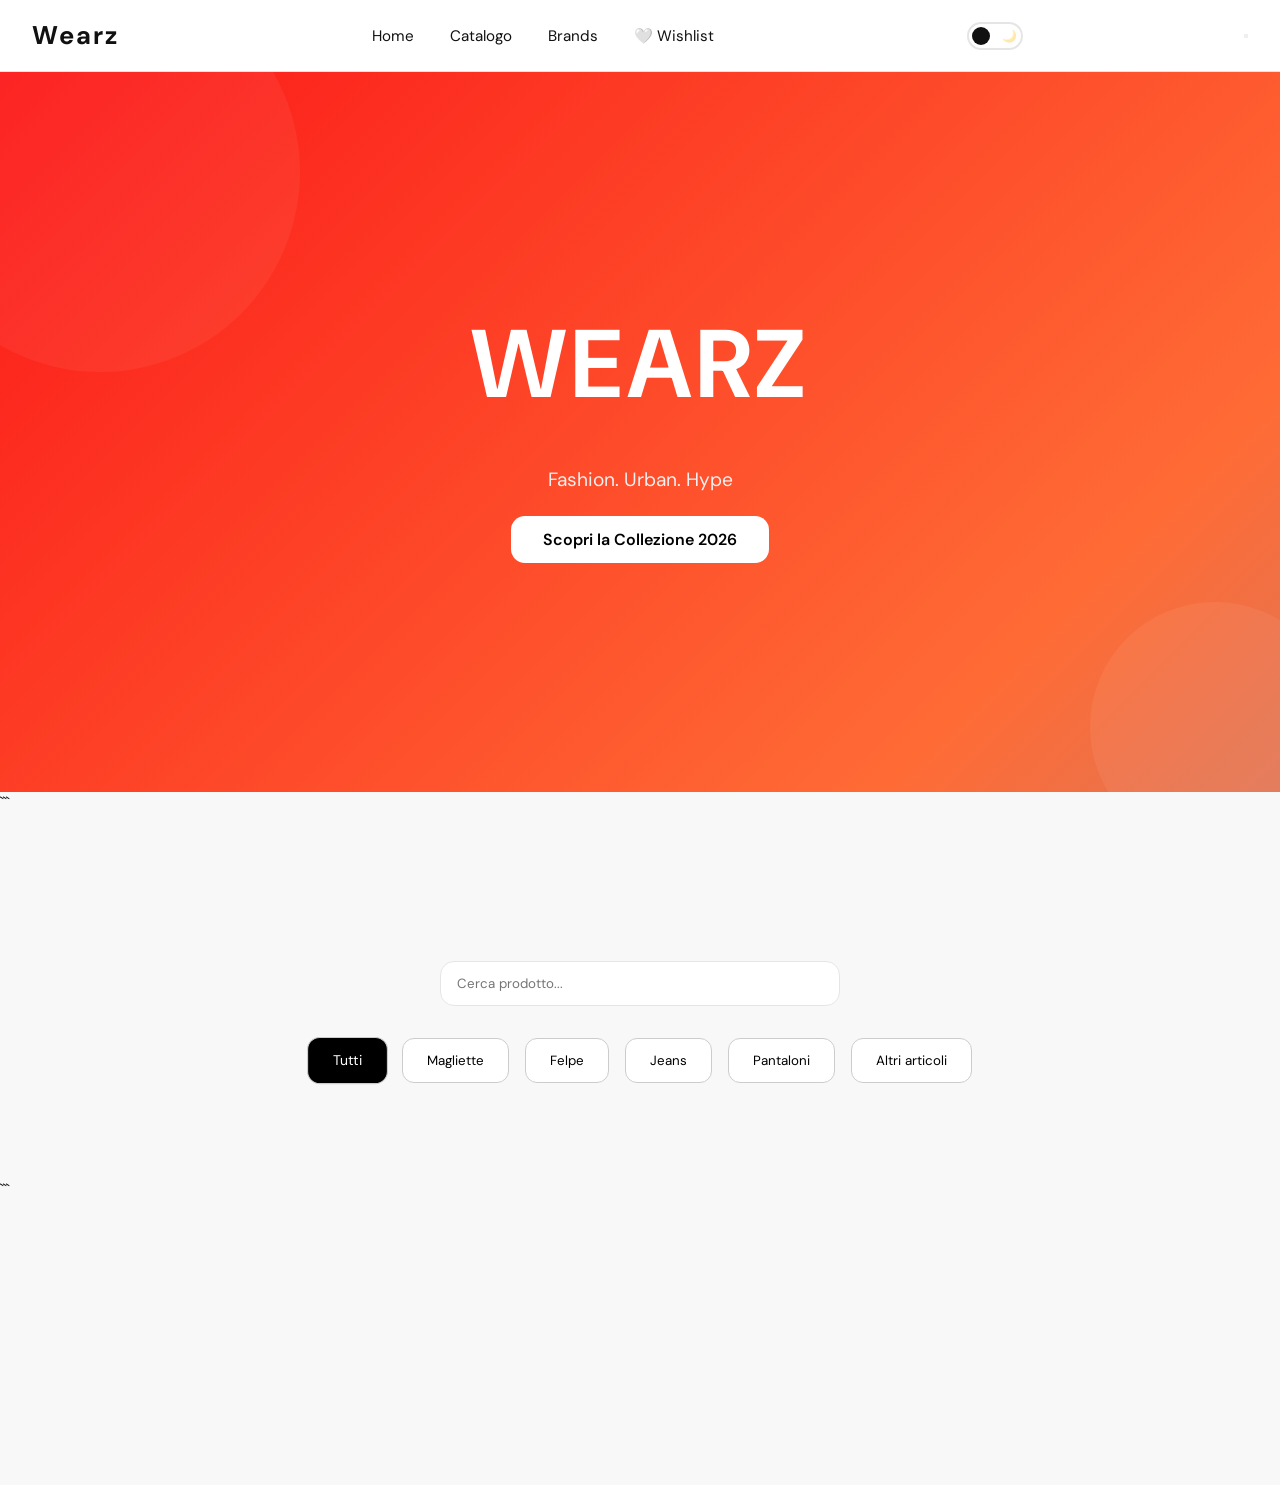
==== commit e06c40a7: "Update index.html" ====
--- a/kaiwebapp/index.html
+++ b/kaiwebapp/index.html
@@ -1,4 +1,5 @@
 <!DOCTYPE html>
+
 <html lang="it">
 <head>
   <meta charset="UTF-8">
@@ -17,7 +18,7 @@
 
   <header class="navbar">
     <div class="logo" id="logo">Wearz</div>
-    <nav class="nav-links">
+    <nav class="nav-links" id="navLinks">
       <a href="#hero">Home</a>
       <a href="#catalogo">Catalogo</a>
       <a href="brands.html">Brands</a>
@@ -29,30 +30,36 @@
     <button class="dark-toggle" id="darkToggle" aria-label="Modalità scura">
       <span class="toggle-thumb"></span>
     </button>
+    <button class="hamburger" id="hamburger" aria-label="Menu">
+      <span></span><span></span><span></span>
+    </button>
   </header>
 
   <main>
     <section id="hero" class="hero">
       <div class="hero-content">
-        <h1>WEARZ</h1>
+        <h1 data-text="WEARZ">WEARZ</h1>
         <p>Fashion. Urban. Hype</p>
         <a href="#catalogo" class="btn hero-btn">Scopri la Collezione 2026</a>
       </div>
     </section>
 
-    <section id="catalogo" class="catalogo">
-      <h2>Collezione 2026</h2>
-      <input type="text" id="productSearch" placeholder="Cerca prodotto..." class="product-search">
-      <div class="catalog-tabs">
-        <button class="tab-btn active" data-category="all">Tutti</button>
-        <button class="tab-btn" data-category="magliette">Magliette</button>
-        <button class="tab-btn" data-category="felpe">Felpe</button>
-        <button class="tab-btn" data-category="jeans">Jeans</button>
-        <button class="tab-btn" data-category="pantaloni">Pantaloni</button>
-        <button class="tab-btn" data-category="altri">Altri articoli</button>
-      </div>
-      <div id="productsContainer" class="products-grid"></div>
-    </section>
+```
+<section id="catalogo" class="catalogo">
+  <h2>Collezione 2026</h2>
+  <input type="text" id="productSearch" placeholder="Cerca prodotto..." class="product-search">
+  <div class="catalog-tabs">
+    <button class="tab-btn active" data-category="all">Tutti</button>
+    <button class="tab-btn" data-category="magliette">Magliette</button>
+    <button class="tab-btn" data-category="felpe">Felpe</button>
+    <button class="tab-btn" data-category="jeans">Jeans</button>
+    <button class="tab-btn" data-category="pantaloni">Pantaloni</button>
+    <button class="tab-btn" data-category="altri">Altri articoli</button>
+  </div>
+  <div id="productsContainer" class="products-grid"></div>
+</section>
+```
+
   </main>
 
   <footer id="footer">
@@ -69,35 +76,38 @@
   </footer>
 
   <!-- MODALE PRODOTTO -->
+
   <div id="productModal" class="modal">
     <div class="modal-content">
 
-      <!-- Header modale: cuore in alto a destra -->
-      <div class="modal-header">
-        <span id="closeModal" class="close-modal">&times;</span>
-        <button id="modalWish" class="modal-wish-icon">
-          <svg viewBox="0 0 24 24" width="22" height="22" fill="none" stroke="currentColor" stroke-width="2">
-            <path d="M20.84 4.61a5.5 5.5 0 0 0-7.78 0L12 5.67l-1.06-1.06a5.5 5.5 0 0 0-7.78 7.78l1.06 1.06L12 21.23l7.78-7.78 1.06-1.06a5.5 5.5 0 0 0 0-7.78z"/>
-          </svg>
-        </button>
-      </div>
+```
+  <div class="modal-header">
+    <span id="closeModal" class="close-modal">&times;</span>
+    <button id="modalWish" class="modal-wish-icon">
+      <svg viewBox="0 0 24 24" width="22" height="22" fill="none" stroke="currentColor" stroke-width="2">
+        <path d="M20.84 4.61a5.5 5.5 0 0 0-7.78 0L12 5.67l-1.06-1.06a5.5 5.5 0 0 0-7.78 7.78l1.06 1.06L12 21.23l7.78-7.78 1.06-1.06a5.5 5.5 0 0 0 0-7.78z"/>
+      </svg>
+    </button>
+  </div>
 
-      <img id="modalImg" src="" alt="">
-      <h2 id="modalTitle"></h2>
-      <p id="modalPrice" class="modal-price"></p>
+  <img id="modalImg" src="" alt="">
+  <h2 id="modalTitle"></h2>
+  <p id="modalPrice" class="modal-price"></p>
 
-      <!-- Dettagli dinamici per categoria -->
-      <div id="modalExtra"></div>
+  <div id="modalExtra"></div>
 
-      <!-- Bottone acquista -->
-      <button class="buy-btn">Acquista</button>
+  <button class="buy-btn">Acquista</button>
 
-    </div>
+</div>
+```
+
   </div>
 
   <!-- FRECCIA TORNA SU -->
-  <button id="backToTop" aria-label="Torna in alto">↑</button>
+
+<button id="backToTop" aria-label="Torna in alto">↑</button>
 
   <script src="script.js"></script>
+
 </body>
 </html>
--- a/kaiwebapp/style.css
+++ b/kaiwebapp/style.css
@@ -685,6 +685,7 @@
   align-items: center;
   z-index: 200;
   transition: background 0.3s ease;
+  padding: 1rem;
 }
 
 .modal.open {
@@ -692,15 +693,18 @@
 }
 
 .modal-content {
-  background: white;
-  padding: 2rem;
-  border-radius: 14px;
-  max-width: 400px;
-  width: 90%;
-  text-align: center;
+  background: var(--surface);
+  color: var(--text);
+  padding: 1.5rem;
+  border-radius: 18px;
+  max-width: 420px;
+  width: 100%;
+  text-align: left;
   position: relative;
-
-  transform: scale(0.85) translateY(20px);
+  max-height: 90vh;
+  overflow-y: auto;
+
+  transform: scale(0.88) translateY(24px);
   opacity: 0;
   transition: transform 0.35s cubic-bezier(0.22, 1, 0.36, 1), opacity 0.3s ease;
 }
@@ -710,28 +714,161 @@
   opacity: 1;
 }
 
-.modal-content img {
-  width: 100%;
-  border-radius: 10px;
+/* Header con X e cuore */
+.modal-header {
+  display: flex;
+  justify-content: space-between;
+  align-items: center;
   margin-bottom: 1rem;
-  transition: transform 0.4s ease;
-}
-
-.modal-content img:hover { transform: scale(1.02); }
+}
 
 .close-modal {
-  position: absolute;
-  top: 10px; right: 15px;
-  font-size: 1.8rem;
+  font-size: 1.6rem;
   cursor: pointer;
+  line-height: 1;
+  color: var(--secondary);
+  background: none;
+  border: none;
+  padding: 0;
   transition: transform 0.2s ease, color 0.2s ease;
-  line-height: 1;
 }
 
 .close-modal:hover {
   transform: rotate(90deg) scale(1.2);
   color: #e00;
 }
+
+/* Cuore in alto a destra nella modale */
+.modal-wish-icon {
+  width: 38px;
+  height: 38px;
+  border-radius: 50%;
+  border: 1.5px solid var(--border);
+  background: var(--surface);
+  color: #bbb;
+  cursor: pointer;
+  display: flex;
+  align-items: center;
+  justify-content: center;
+  transition: color 0.2s ease, border-color 0.2s ease, transform 0.2s ease;
+}
+
+.modal-wish-icon:hover {
+  color: #e00;
+  border-color: #e00;
+  transform: scale(1.1);
+}
+
+.modal-wish-icon.active {
+  color: #e00;
+  border-color: #e00;
+}
+
+.modal-wish-icon.pop { animation: heartPop 0.3s ease; }
+
+/* Immagine */
+.modal-content img {
+  width: 100%;
+  border-radius: 12px;
+  margin-bottom: 1rem;
+  aspect-ratio: 1/1;
+  object-fit: cover;
+  background: var(--border);
+}
+
+/* Titolo e prezzo */
+.modal-content h2 {
+  font-size: 1.1rem;
+  font-weight: 700;
+  margin-bottom: 0.2rem;
+  color: var(--text);
+}
+
+.modal-price {
+  font-size: 1.3rem;
+  font-weight: 700;
+  color: var(--text) !important;
+  margin: 0 0 1.2rem;
+}
+
+/* Dettagli prodotto */
+.modal-details {
+  display: flex;
+  flex-direction: column;
+  gap: 1rem;
+  margin-bottom: 1.2rem;
+}
+
+.modal-label {
+  display: block;
+  font-size: 0.7rem;
+  font-weight: 700;
+  text-transform: uppercase;
+  letter-spacing: 1px;
+  color: var(--secondary);
+  margin-bottom: 0.4rem;
+}
+
+.modal-value {
+  font-size: 0.95rem;
+  font-weight: 600;
+  color: var(--text);
+}
+
+/* Bottoni taglia */
+.taglie-list {
+  display: flex;
+  gap: 0.5rem;
+  flex-wrap: wrap;
+}
+
+.taglia-btn {
+  padding: 0.4rem 0.85rem;
+  border-radius: 8px;
+  border: 1.5px solid var(--border);
+  background: var(--surface);
+  color: var(--text);
+  font-family: "DM Sans", sans-serif;
+  font-size: 0.85rem;
+  font-weight: 600;
+  cursor: pointer;
+  transition: background 0.2s, color 0.2s, border-color 0.2s, transform 0.15s;
+}
+
+.taglia-btn:hover {
+  border-color: var(--text);
+  transform: translateY(-1px);
+}
+
+.taglia-btn.selected {
+  background: var(--text);
+  color: var(--surface);
+  border-color: var(--text);
+}
+
+/* Bottone acquista */
+.buy-btn {
+  width: 100%;
+  padding: 0.9rem;
+  border-radius: 12px;
+  border: none;
+  background: var(--text);
+  color: var(--surface);
+  font-family: "DM Sans", sans-serif;
+  font-size: 1rem;
+  font-weight: 700;
+  cursor: pointer;
+  letter-spacing: 0.5px;
+  margin-top: 0.5rem;
+  transition: opacity 0.2s ease, transform 0.2s ease;
+}
+
+.buy-btn:hover {
+  opacity: 0.82;
+  transform: translateY(-2px);
+}
+
+.buy-btn:active { transform: scale(0.98); }
 
 
 /* ===========================
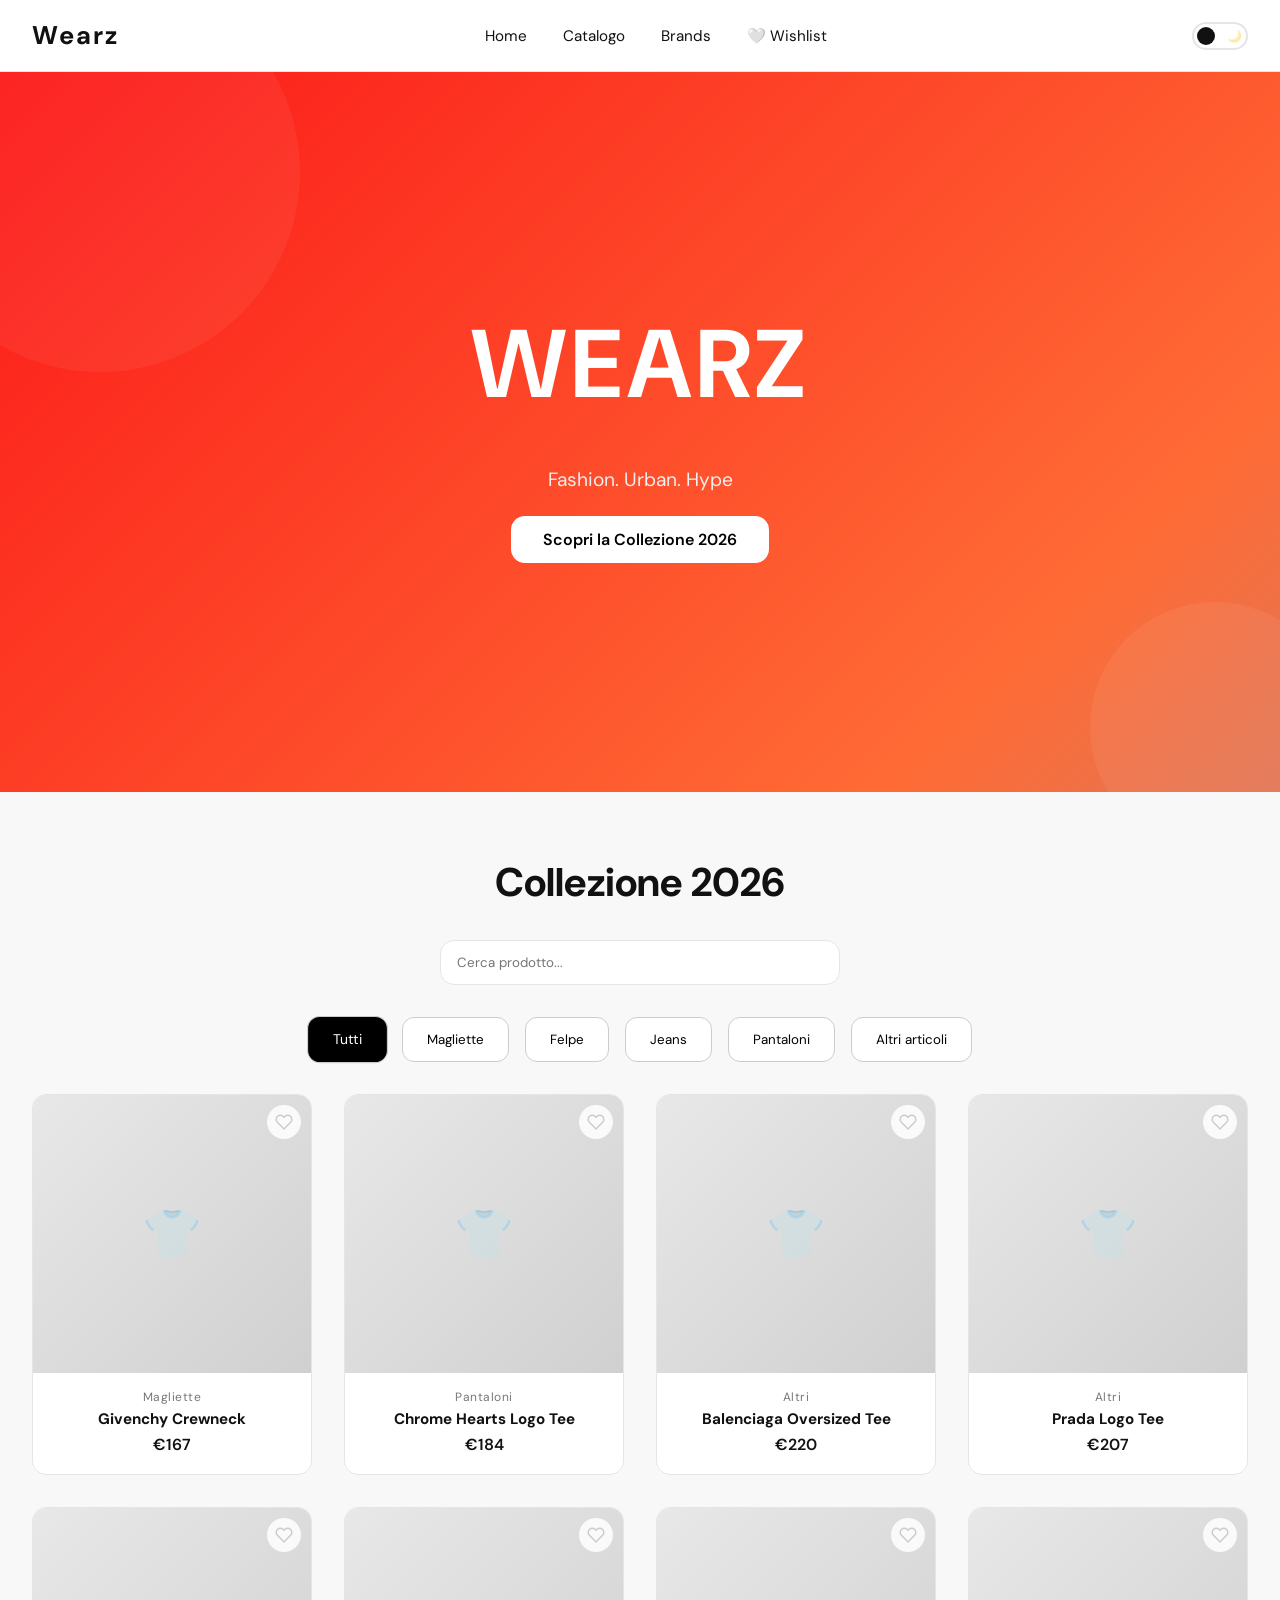
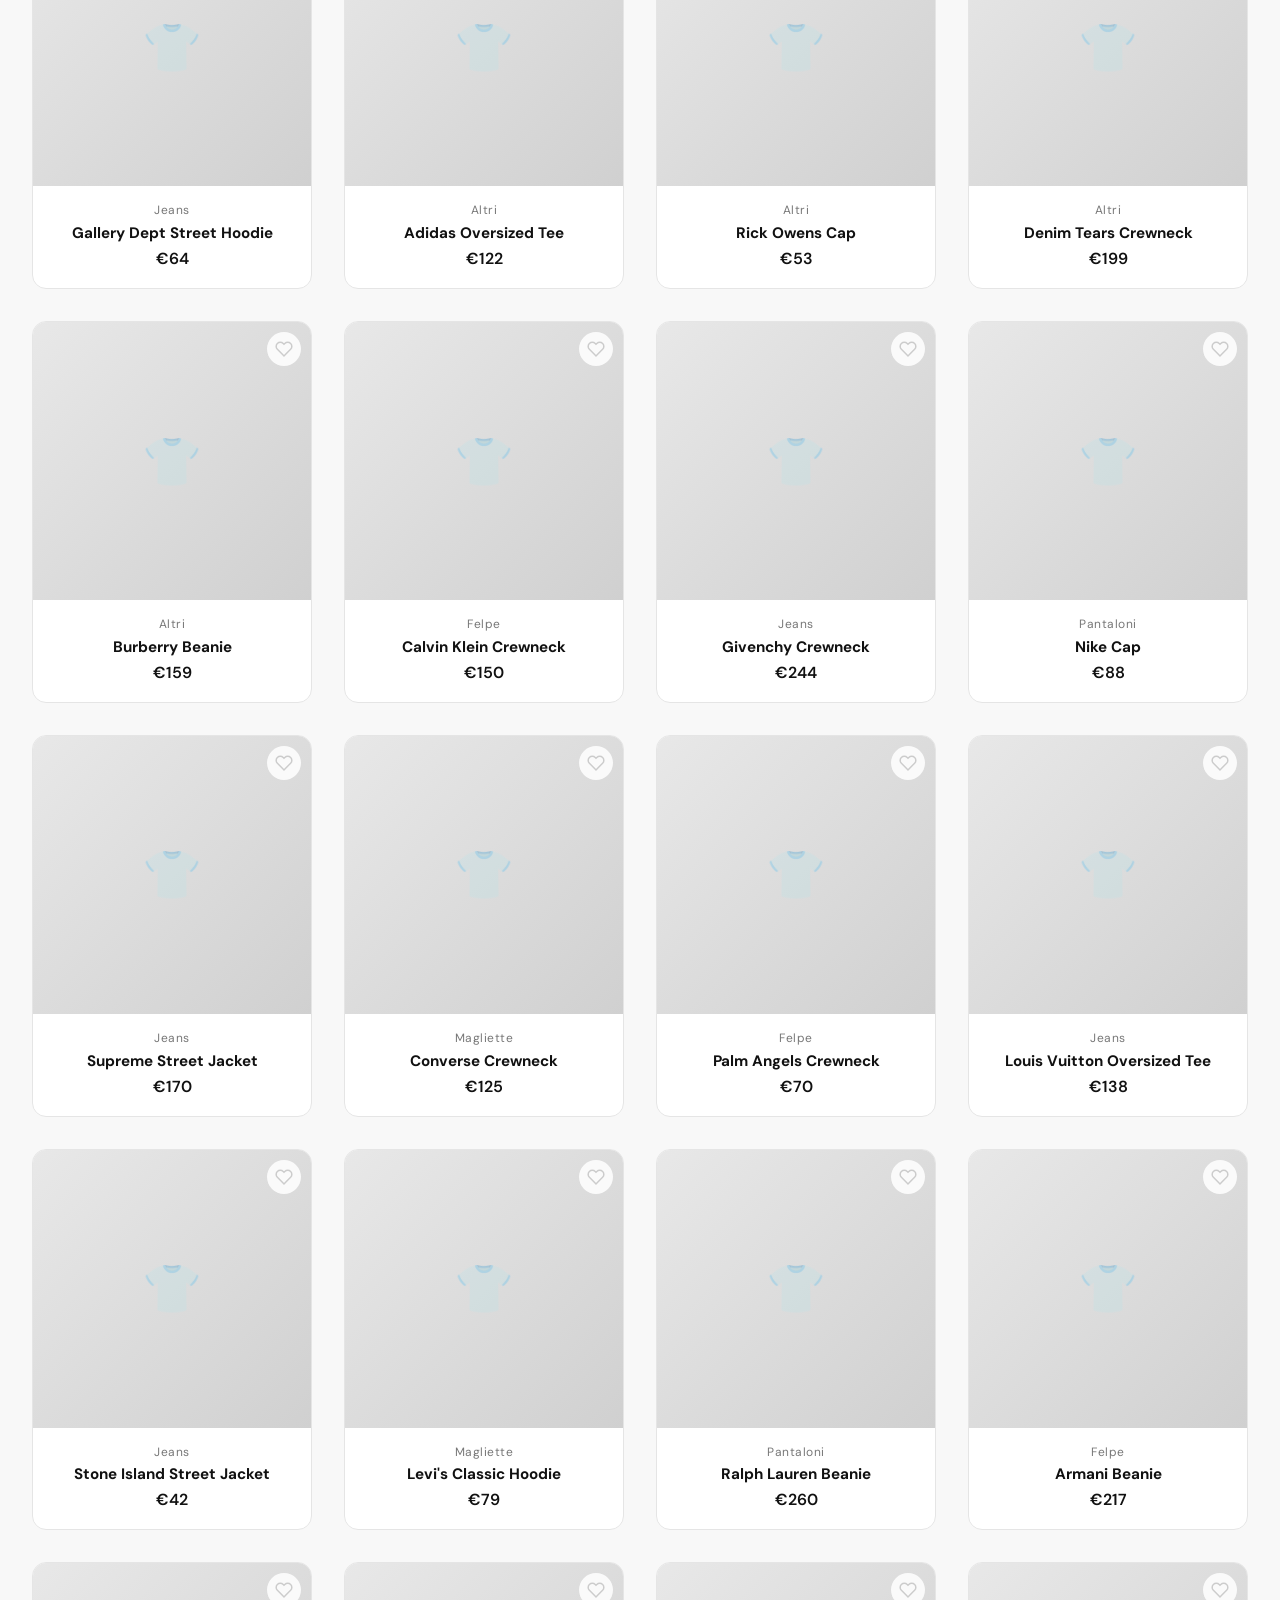
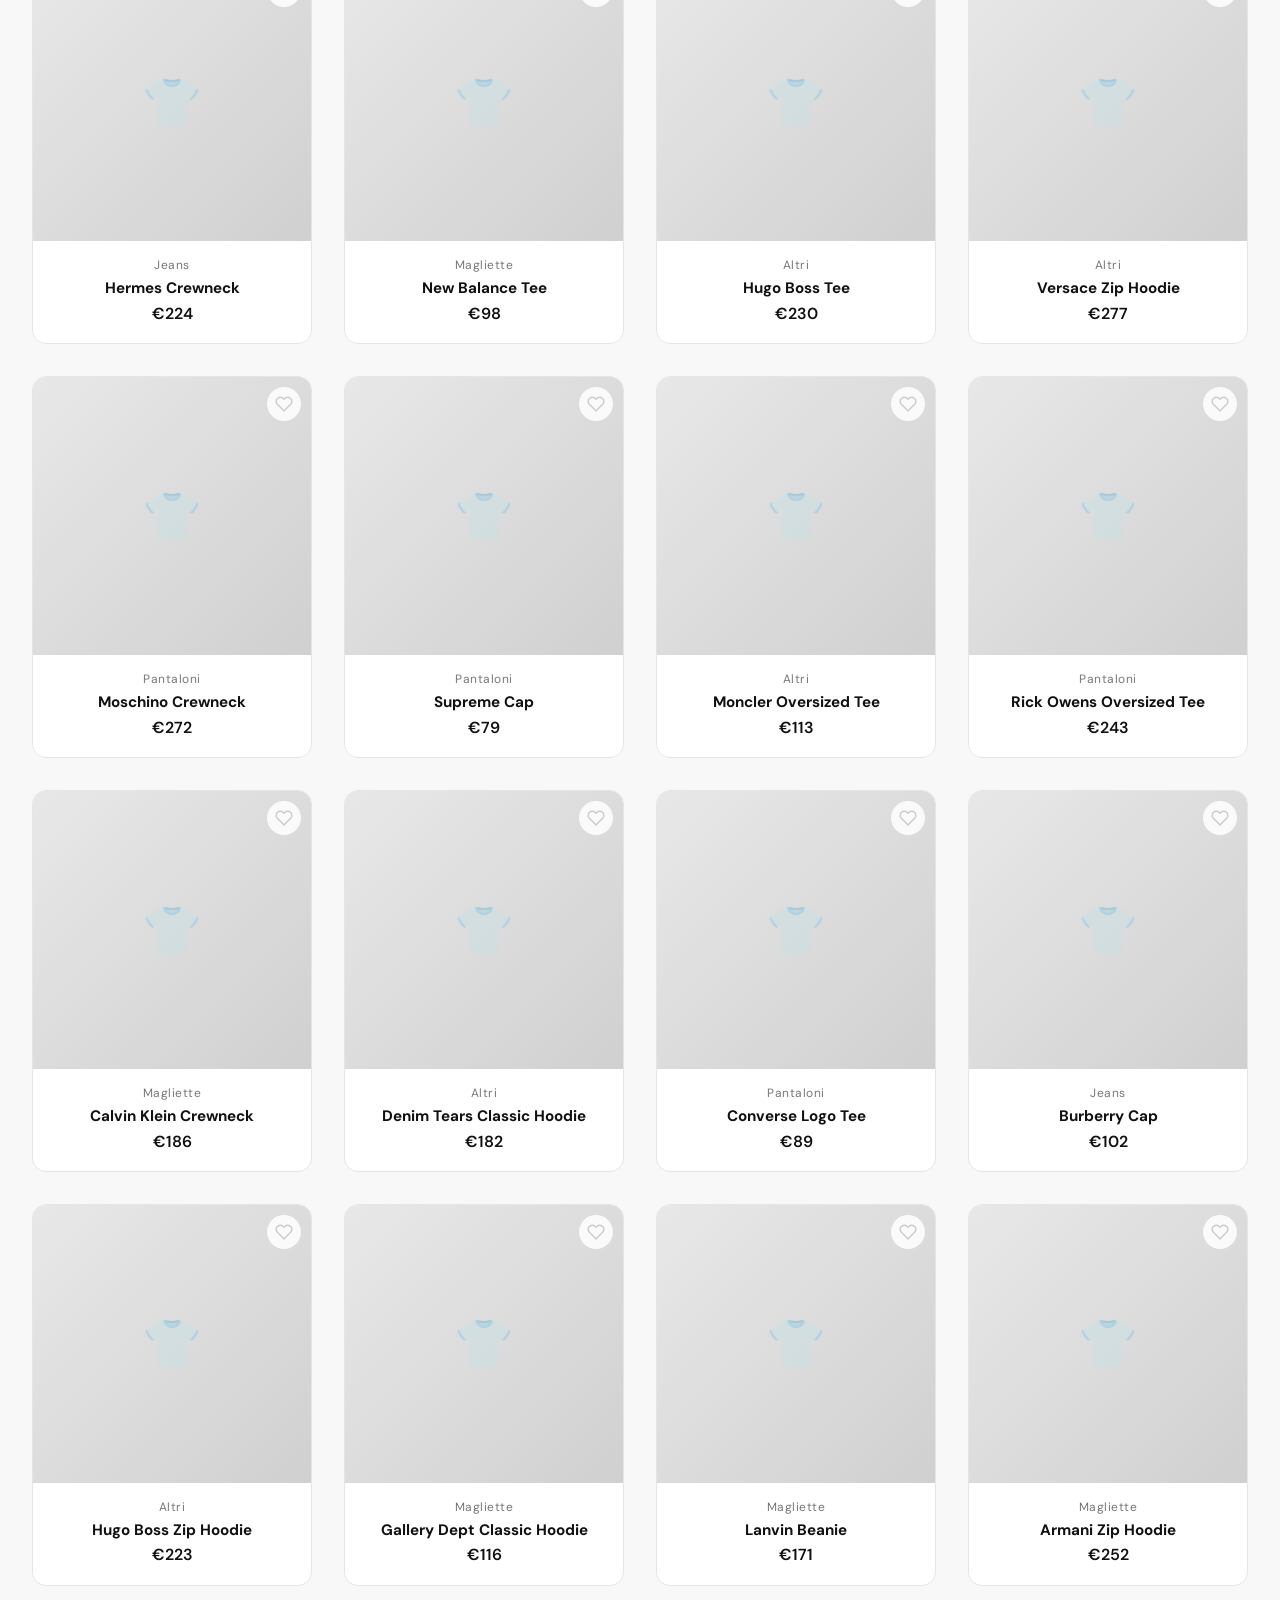
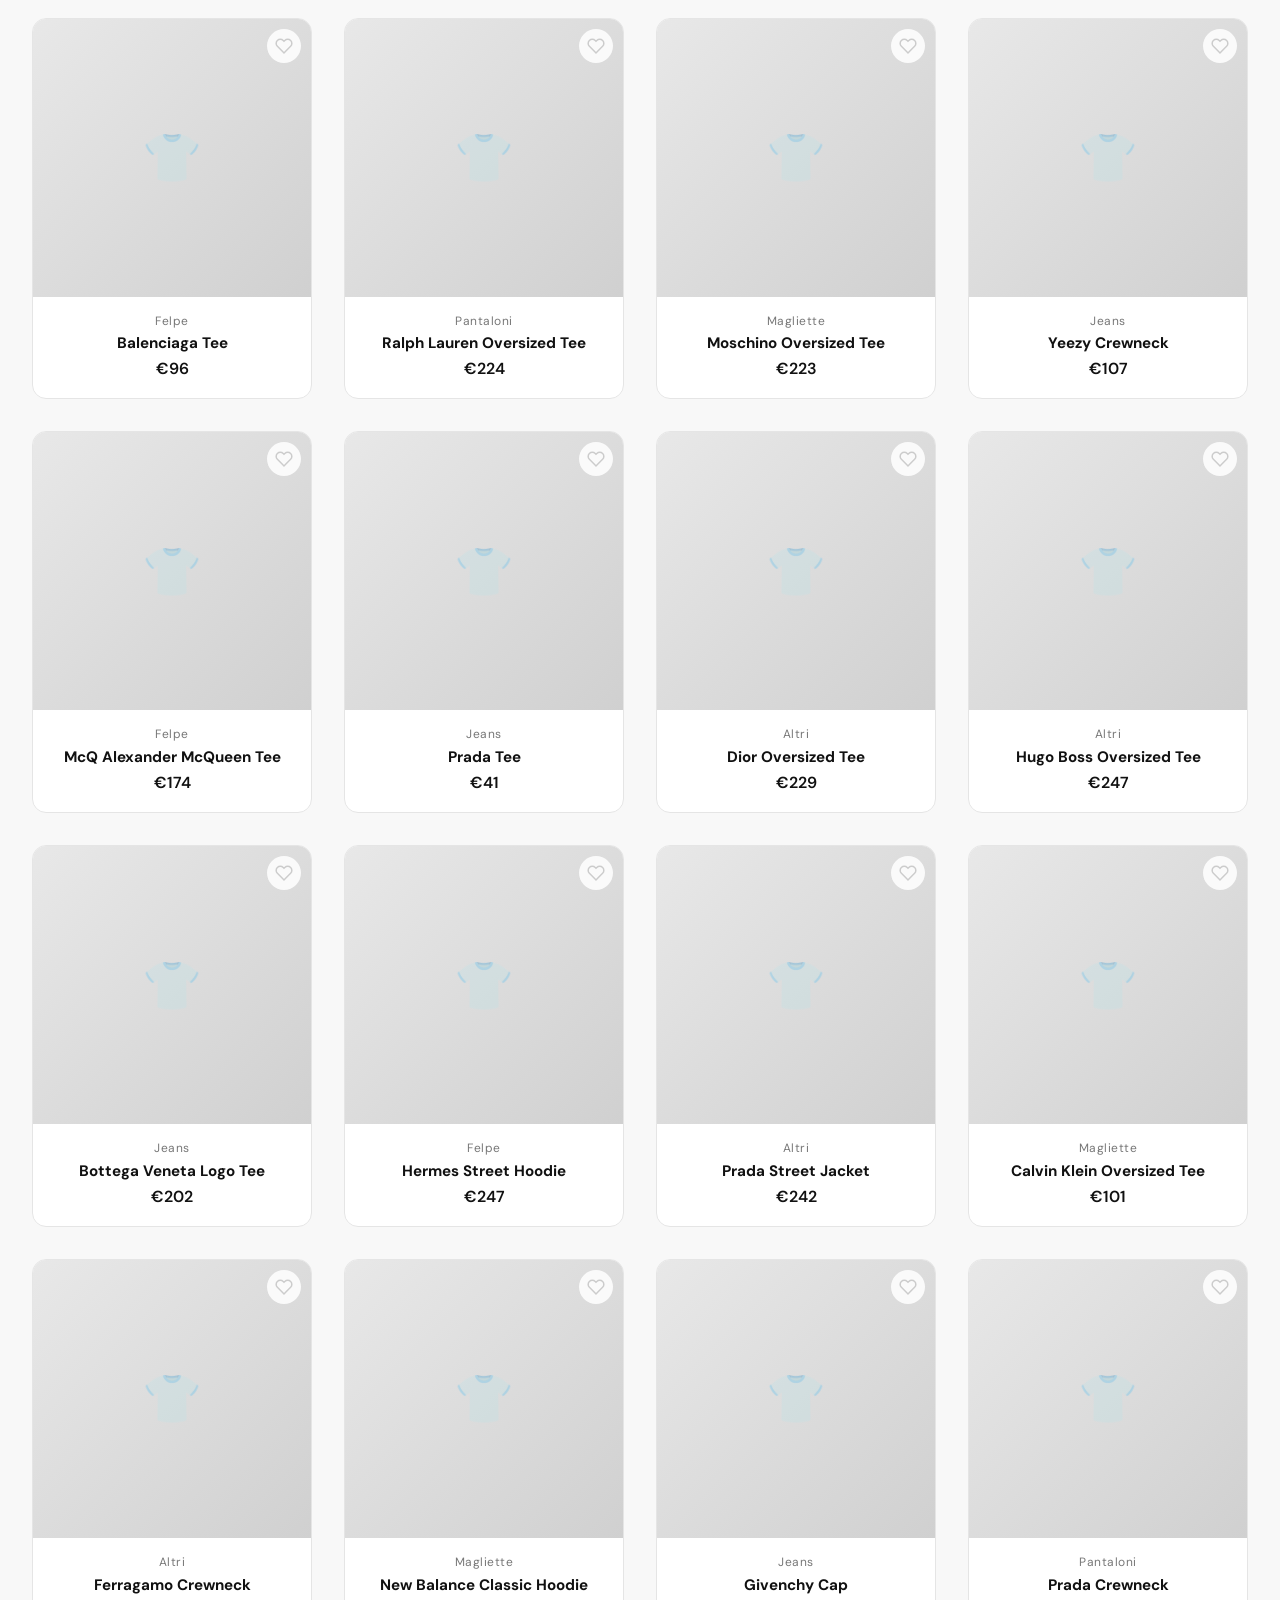
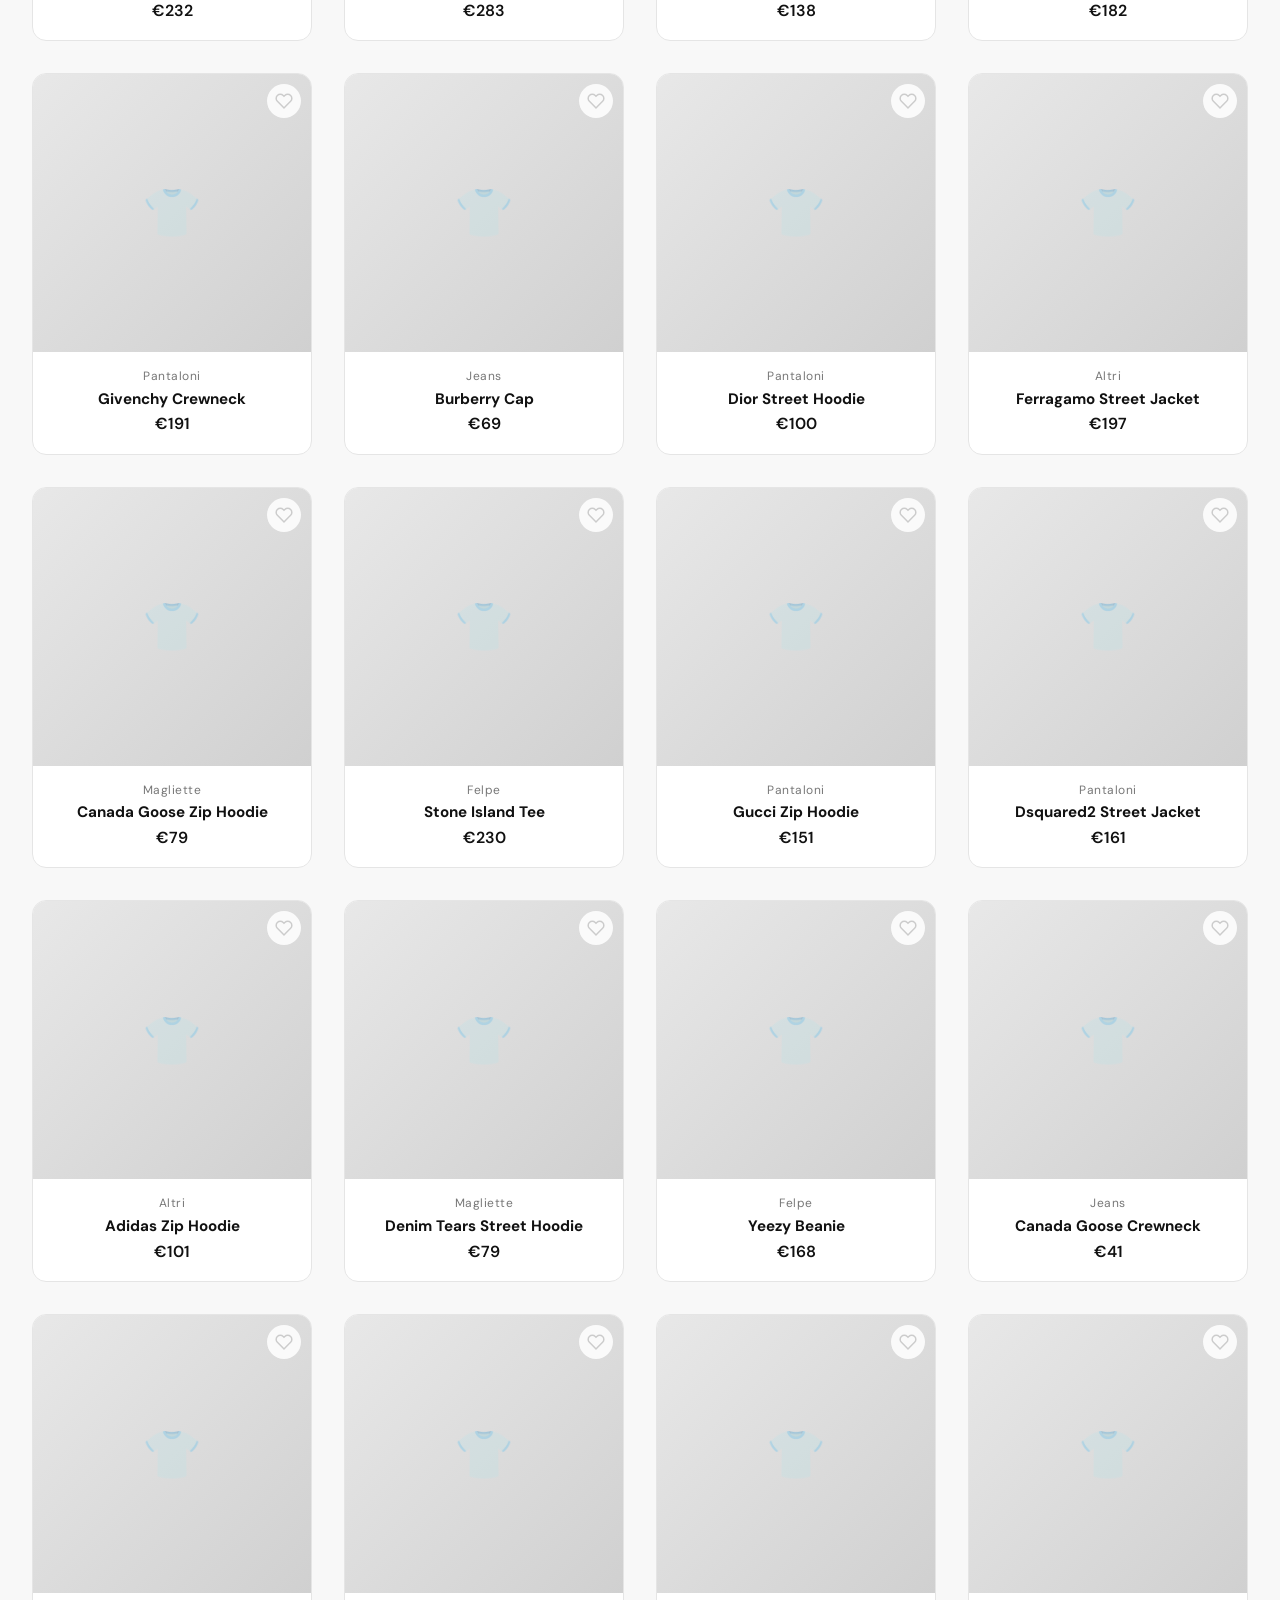
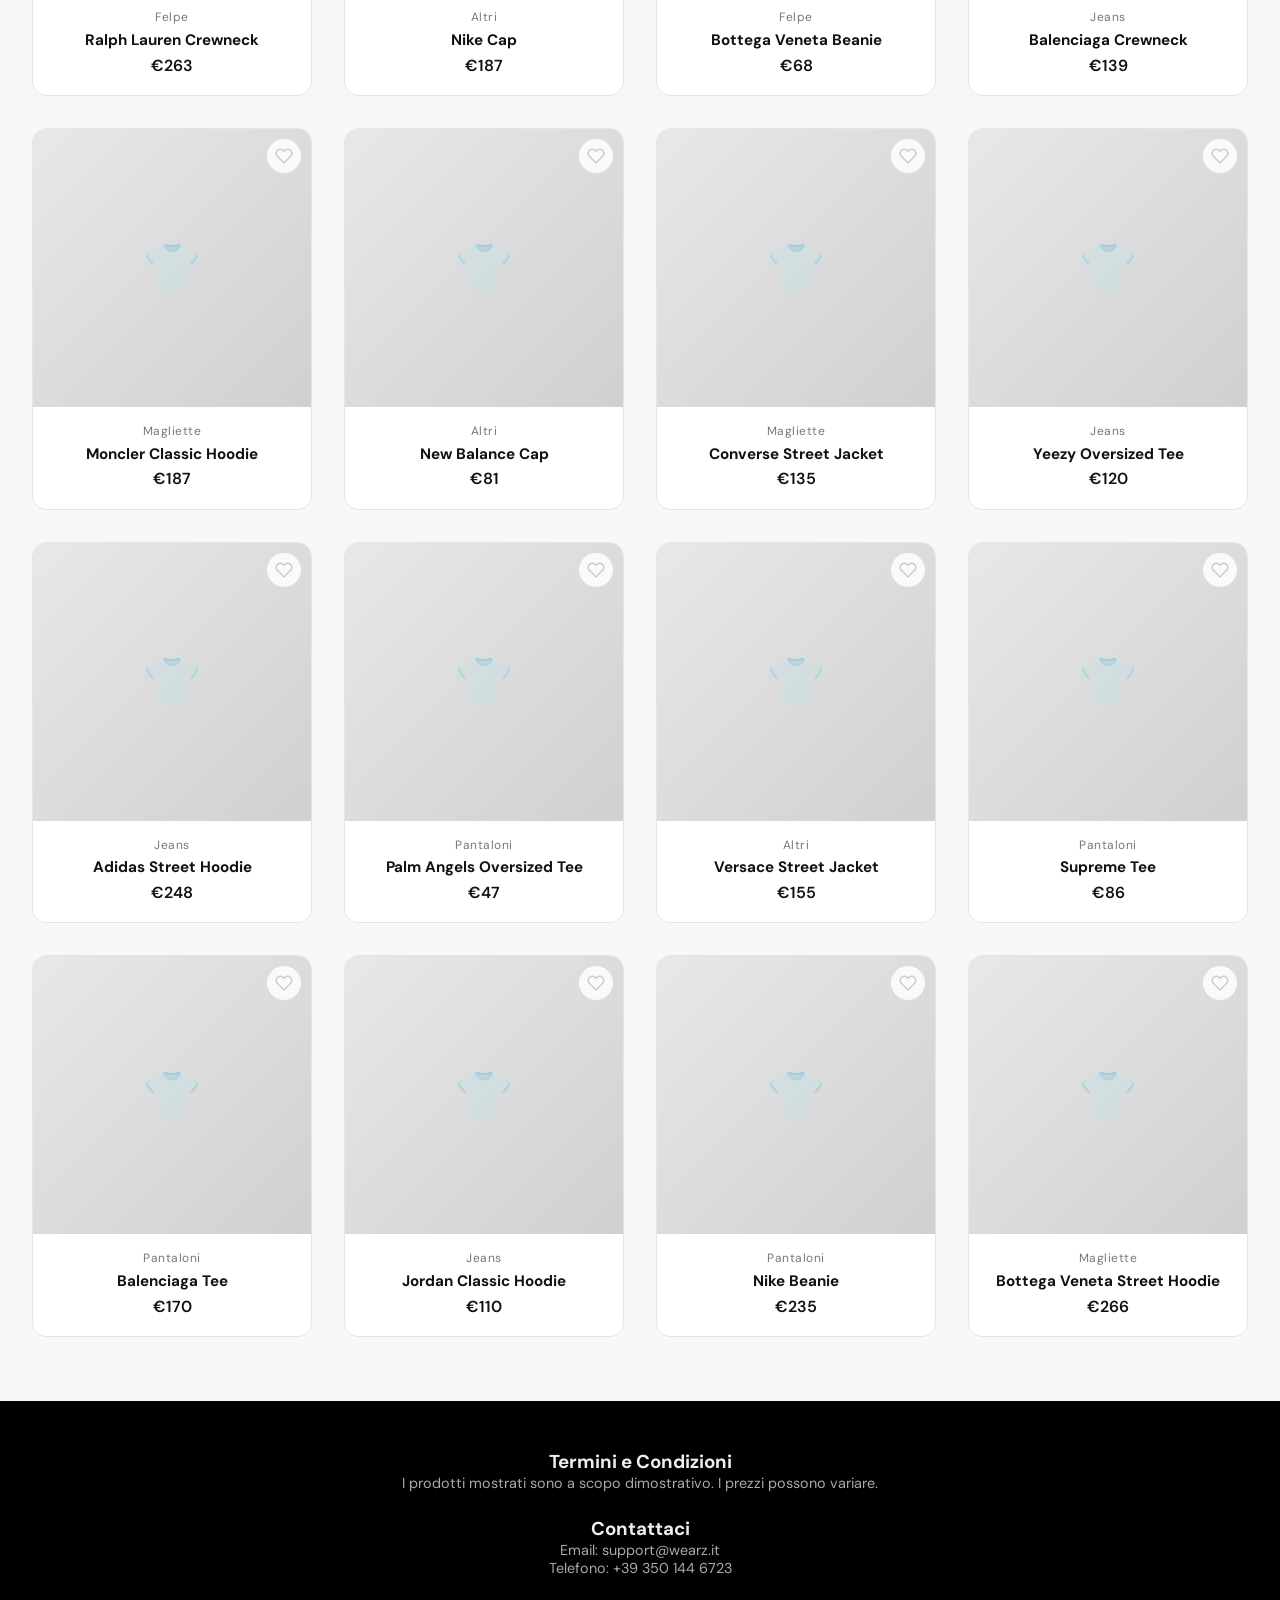
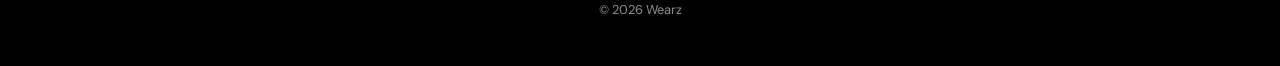
==== commit 8a95a0b3: "Update index.html" ====
--- a/kaiwebapp/index.html
+++ b/kaiwebapp/index.html
@@ -1,5 +1,4 @@
 <!DOCTYPE html>
-
 <html lang="it">
 <head>
   <meta charset="UTF-8">
@@ -44,22 +43,19 @@
       </div>
     </section>
 
-```
-<section id="catalogo" class="catalogo">
-  <h2>Collezione 2026</h2>
-  <input type="text" id="productSearch" placeholder="Cerca prodotto..." class="product-search">
-  <div class="catalog-tabs">
-    <button class="tab-btn active" data-category="all">Tutti</button>
-    <button class="tab-btn" data-category="magliette">Magliette</button>
-    <button class="tab-btn" data-category="felpe">Felpe</button>
-    <button class="tab-btn" data-category="jeans">Jeans</button>
-    <button class="tab-btn" data-category="pantaloni">Pantaloni</button>
-    <button class="tab-btn" data-category="altri">Altri articoli</button>
-  </div>
-  <div id="productsContainer" class="products-grid"></div>
-</section>
-```
-
+    <section id="catalogo" class="catalogo">
+      <h2>Collezione 2026</h2>
+      <input type="text" id="productSearch" placeholder="Cerca prodotto..." class="product-search">
+      <div class="catalog-tabs">
+        <button class="tab-btn active" data-category="all">Tutti</button>
+        <button class="tab-btn" data-category="magliette">Magliette</button>
+        <button class="tab-btn" data-category="felpe">Felpe</button>
+        <button class="tab-btn" data-category="jeans">Jeans</button>
+        <button class="tab-btn" data-category="pantaloni">Pantaloni</button>
+        <button class="tab-btn" data-category="altri">Altri articoli</button>
+      </div>
+      <div id="productsContainer" class="products-grid"></div>
+    </section>
   </main>
 
   <footer id="footer">
@@ -76,38 +72,32 @@
   </footer>
 
   <!-- MODALE PRODOTTO -->
-
   <div id="productModal" class="modal">
     <div class="modal-content">
 
-```
-  <div class="modal-header">
-    <span id="closeModal" class="close-modal">&times;</span>
-    <button id="modalWish" class="modal-wish-icon">
-      <svg viewBox="0 0 24 24" width="22" height="22" fill="none" stroke="currentColor" stroke-width="2">
-        <path d="M20.84 4.61a5.5 5.5 0 0 0-7.78 0L12 5.67l-1.06-1.06a5.5 5.5 0 0 0-7.78 7.78l1.06 1.06L12 21.23l7.78-7.78 1.06-1.06a5.5 5.5 0 0 0 0-7.78z"/>
-      </svg>
-    </button>
-  </div>
+      <div class="modal-header">
+        <span id="closeModal" class="close-modal">&times;</span>
+        <button id="modalWish" class="modal-wish-icon">
+          <svg viewBox="0 0 24 24" width="22" height="22" fill="none" stroke="currentColor" stroke-width="2">
+            <path d="M20.84 4.61a5.5 5.5 0 0 0-7.78 0L12 5.67l-1.06-1.06a5.5 5.5 0 0 0-7.78 7.78l1.06 1.06L12 21.23l7.78-7.78 1.06-1.06a5.5 5.5 0 0 0 0-7.78z"/>
+          </svg>
+        </button>
+      </div>
 
-  <img id="modalImg" src="" alt="">
-  <h2 id="modalTitle"></h2>
-  <p id="modalPrice" class="modal-price"></p>
+      <img id="modalImg" src="" alt="">
+      <h2 id="modalTitle"></h2>
+      <p id="modalPrice" class="modal-price"></p>
 
-  <div id="modalExtra"></div>
+      <div id="modalExtra"></div>
 
-  <button class="buy-btn">Acquista</button>
+      <button class="buy-btn">Acquista</button>
 
-</div>
-```
-
+    </div>
   </div>
 
   <!-- FRECCIA TORNA SU -->
-
-<button id="backToTop" aria-label="Torna in alto">↑</button>
+  <button id="backToTop" aria-label="Torna in alto">↑</button>
 
   <script src="script.js"></script>
-
 </body>
 </html>
--- a/kaiwebapp/style.css
+++ b/kaiwebapp/style.css
@@ -1284,3 +1284,146 @@
 @keyframes fadeOut {
   to { opacity: 0; transform: scale(0.9); }
 }
+
+
+
+
+
+/* ===========================
+   HAMBURGER MOBILE
+=========================== */
+.hamburger {
+  display: none;
+  flex-direction: column;
+  justify-content: center;
+  gap: 5px;
+  width: 36px;
+  height: 36px;
+  cursor: pointer;
+  background: none;
+  border: none;
+  padding: 4px;
+  margin-left: 1rem;
+  flex-shrink: 0;
+  z-index: 110;
+}
+
+.hamburger span {
+  display: block;
+  height: 2px;
+  background: var(--text);
+  border-radius: 2px;
+  transition: transform 0.35s cubic-bezier(0.22,1,0.36,1),
+              opacity 0.2s ease,
+              width 0.3s ease;
+  transform-origin: center;
+}
+
+.hamburger span:nth-child(2) { width: 70%; }
+
+/* X quando aperto */
+.hamburger.open span:nth-child(1) { transform: translateY(7px) rotate(45deg); }
+.hamburger.open span:nth-child(2) { opacity: 0; transform: scaleX(0); }
+.hamburger.open span:nth-child(3) { transform: translateY(-7px) rotate(-45deg); }
+
+/* Menu mobile a tendina */
+.nav-links {
+  transition: max-height 0.4s cubic-bezier(0.22,1,0.36,1), opacity 0.3s ease;
+}
+
+@media (max-width: 768px) {
+  .hamburger { display: flex; }
+
+  .nav-links {
+    position: absolute;
+    top: 100%;
+    left: 0;
+    right: 0;
+    background: var(--surface);
+    border-bottom: 1px solid var(--border);
+    flex-direction: column;
+    align-items: flex-start;
+    gap: 0;
+    max-height: 0;
+    overflow: hidden;
+    opacity: 0;
+    padding: 0 2rem;
+    z-index: 99;
+    display: flex;
+  }
+
+  .nav-links.open {
+    max-height: 300px;
+    opacity: 1;
+    padding: 1rem 2rem;
+  }
+
+  .nav-links a {
+    margin-left: 0;
+    padding: 0.7rem 0;
+    border-bottom: 1px solid var(--border);
+    width: 100%;
+    font-size: 1rem;
+  }
+
+  .nav-links a:last-child { border-bottom: none; }
+
+  /* Nasconde il dark toggle accanto al logo, lo mette nell'hamburger area */
+  .dark-toggle { margin-left: auto; }
+}
+
+
+/* ===========================
+   GLITCH TITOLO HERO
+=========================== */
+.hero h1 {
+  position: relative;
+}
+
+.hero h1::before,
+.hero h1::after {
+  content: attr(data-text);
+  position: absolute;
+  top: 0; left: 0;
+  width: 100%;
+  height: 100%;
+  font-size: inherit;
+  font-family: inherit;
+  font-weight: inherit;
+  letter-spacing: inherit;
+  text-transform: inherit;
+}
+
+.hero h1::before {
+  color: #ff3a3a;
+  animation: glitchTop 4s infinite;
+  clip-path: polygon(0 0, 100% 0, 100% 38%, 0 38%);
+  opacity: 0;
+}
+
+.hero h1::after {
+  color: #3af0ff;
+  animation: glitchBot 4s infinite;
+  clip-path: polygon(0 62%, 100% 62%, 100% 100%, 0 100%);
+  opacity: 0;
+}
+
+@keyframes glitchTop {
+  0%,  89%          { opacity: 0; transform: none; }
+  90%               { opacity: 1; transform: translate(-3px, -2px); }
+  91%               { opacity: 0; transform: translate(3px, 0); }
+  92%               { opacity: 1; transform: translate(-2px, 1px); }
+  94%               { opacity: 0; transform: none; }
+  95%               { opacity: 1; transform: translate(2px, -1px); }
+  97%, 100%         { opacity: 0; transform: none; }
+}
+
+@keyframes glitchBot {
+  0%,  89%          { opacity: 0; transform: none; }
+  90%               { opacity: 1; transform: translate(3px, 2px); }
+  91%               { opacity: 0; transform: translate(-2px, 0); }
+  92%               { opacity: 1; transform: translate(2px, -1px); }
+  94%               { opacity: 0; transform: none; }
+  95%               { opacity: 1; transform: translate(-3px, 1px); }
+  97%, 100%         { opacity: 0; transform: none; }
+}
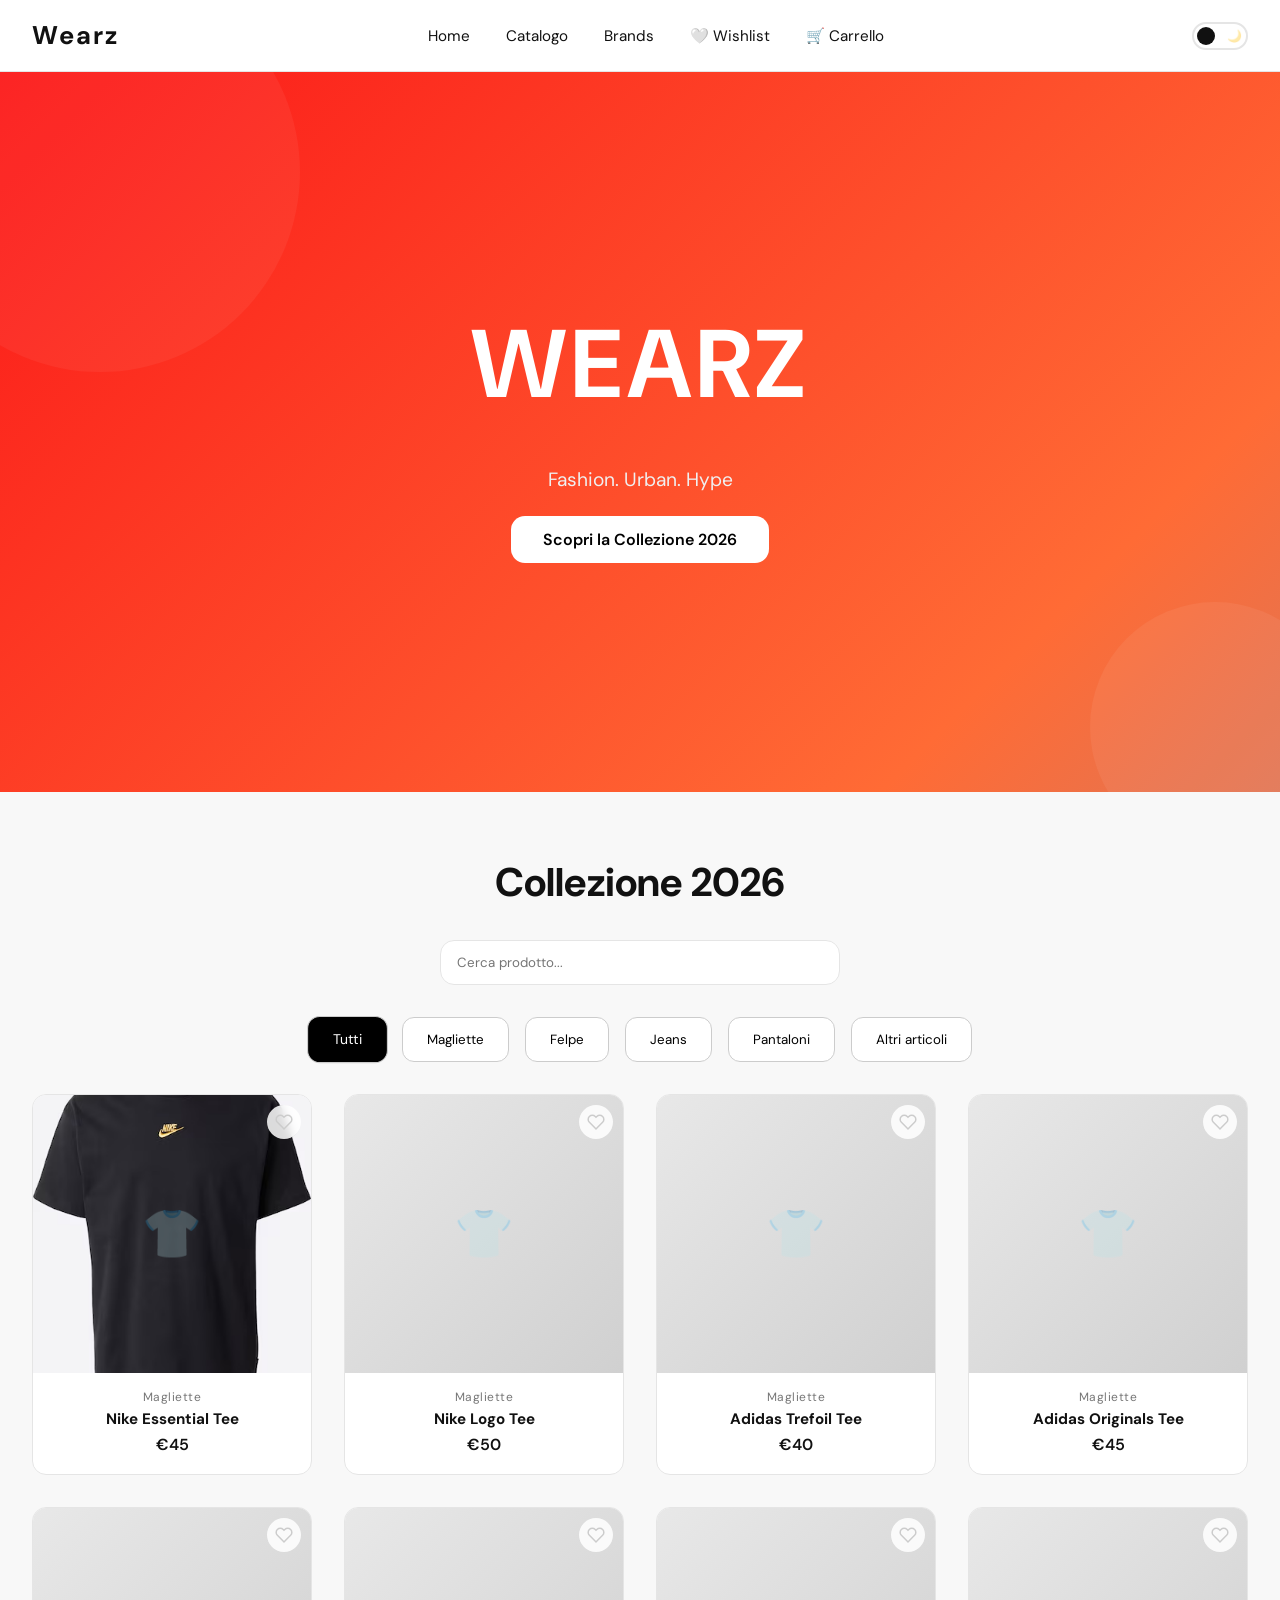
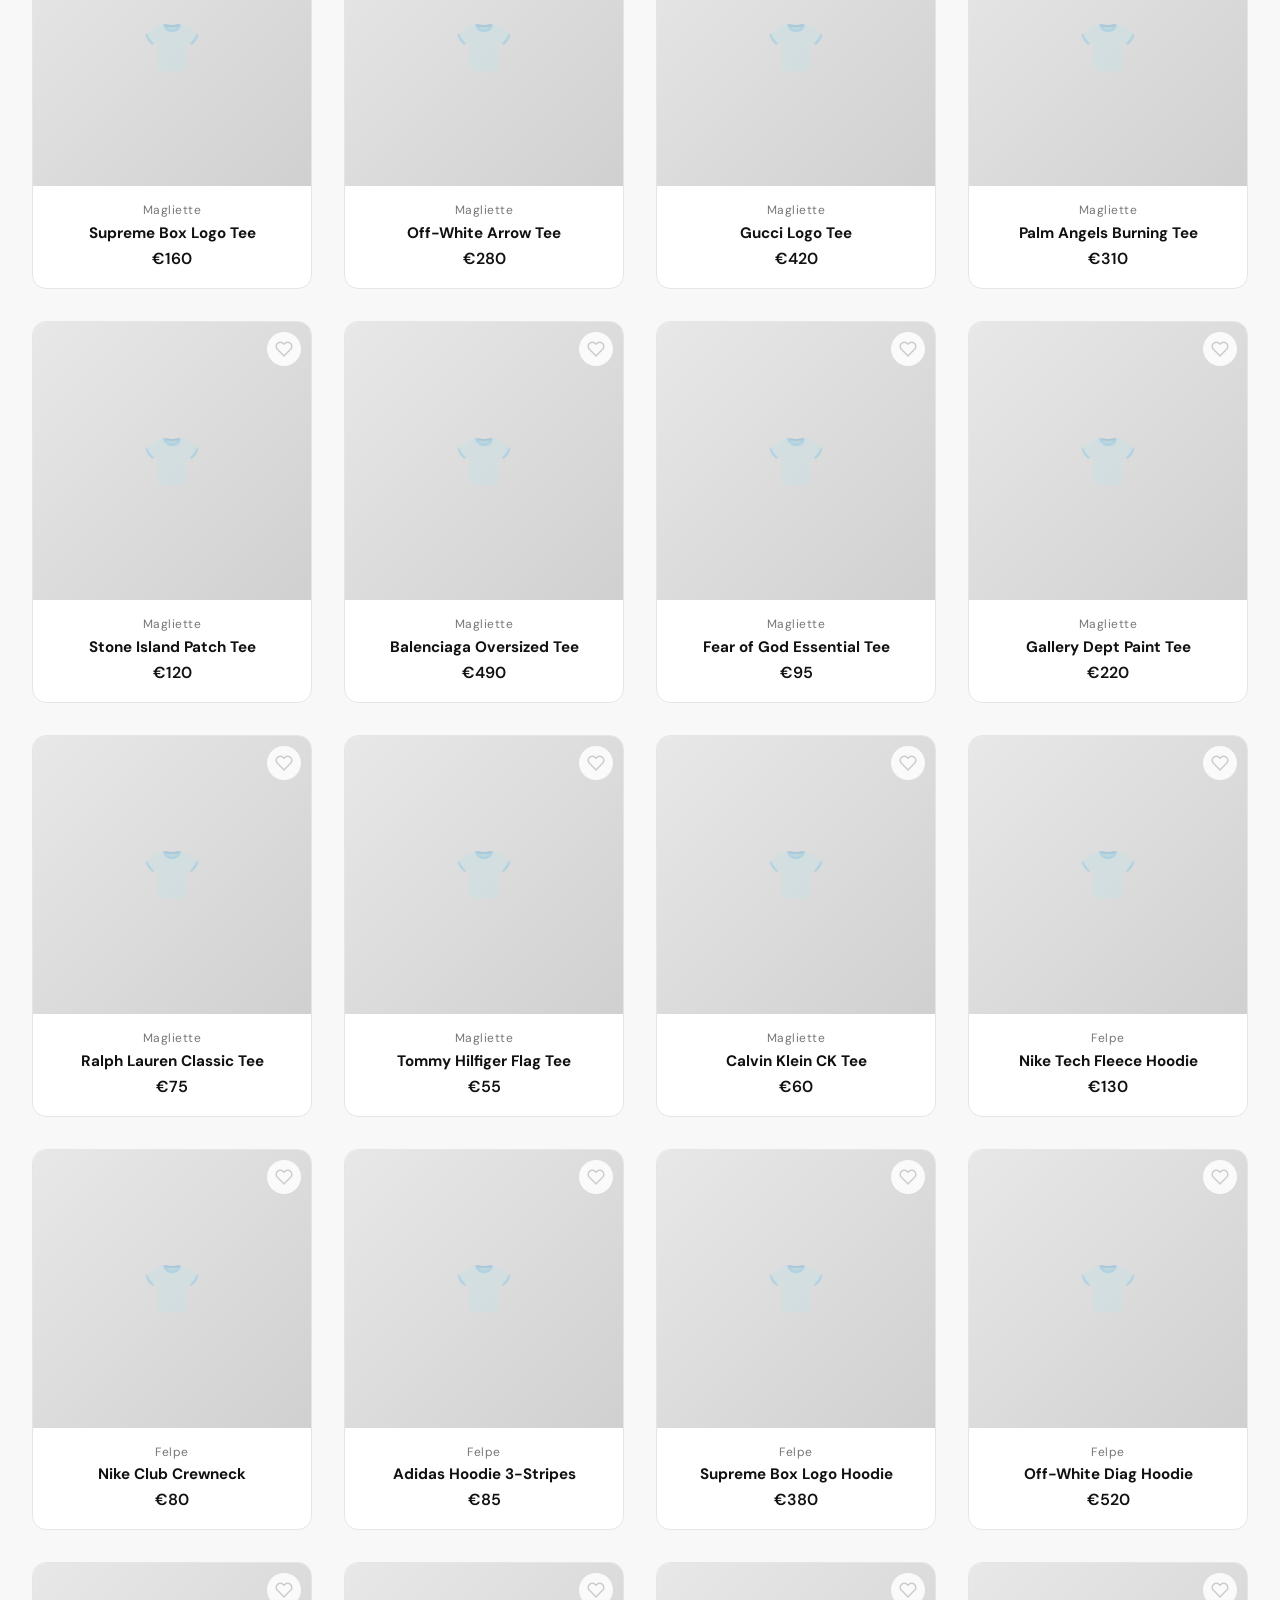
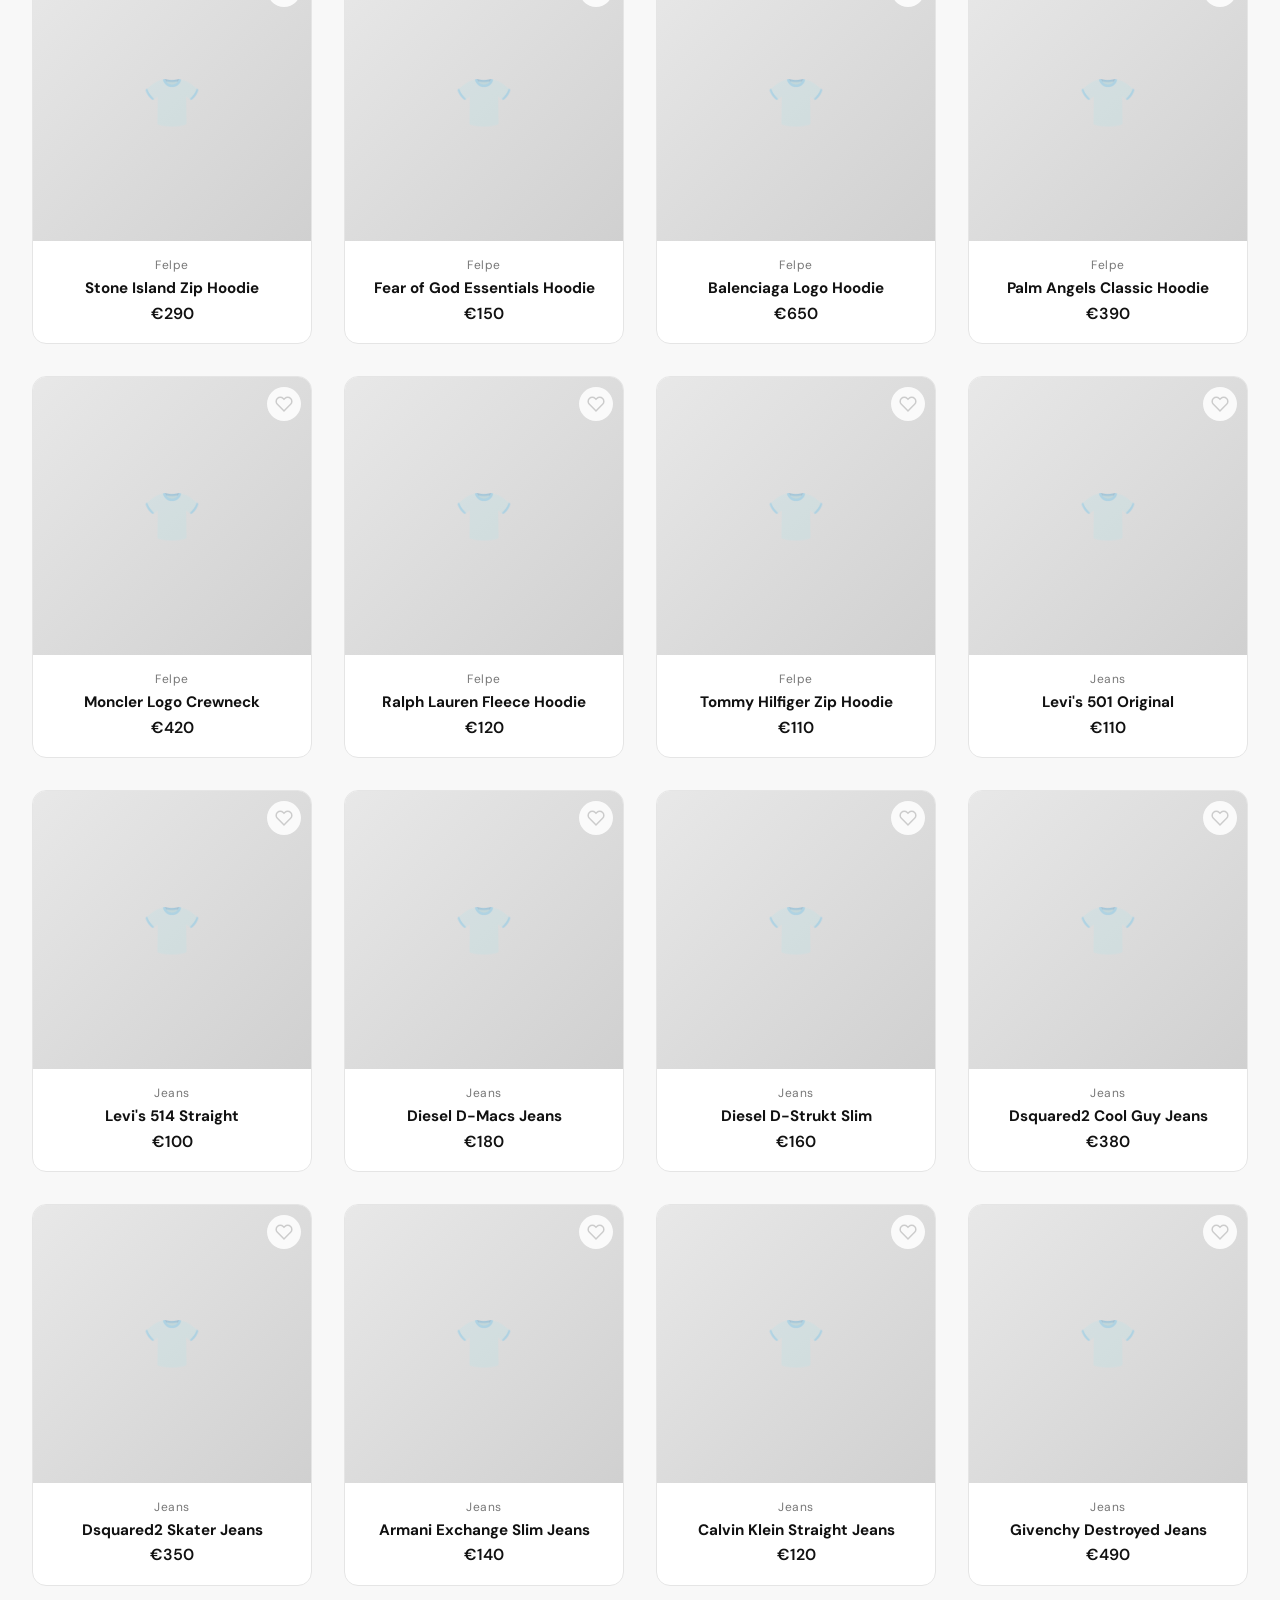
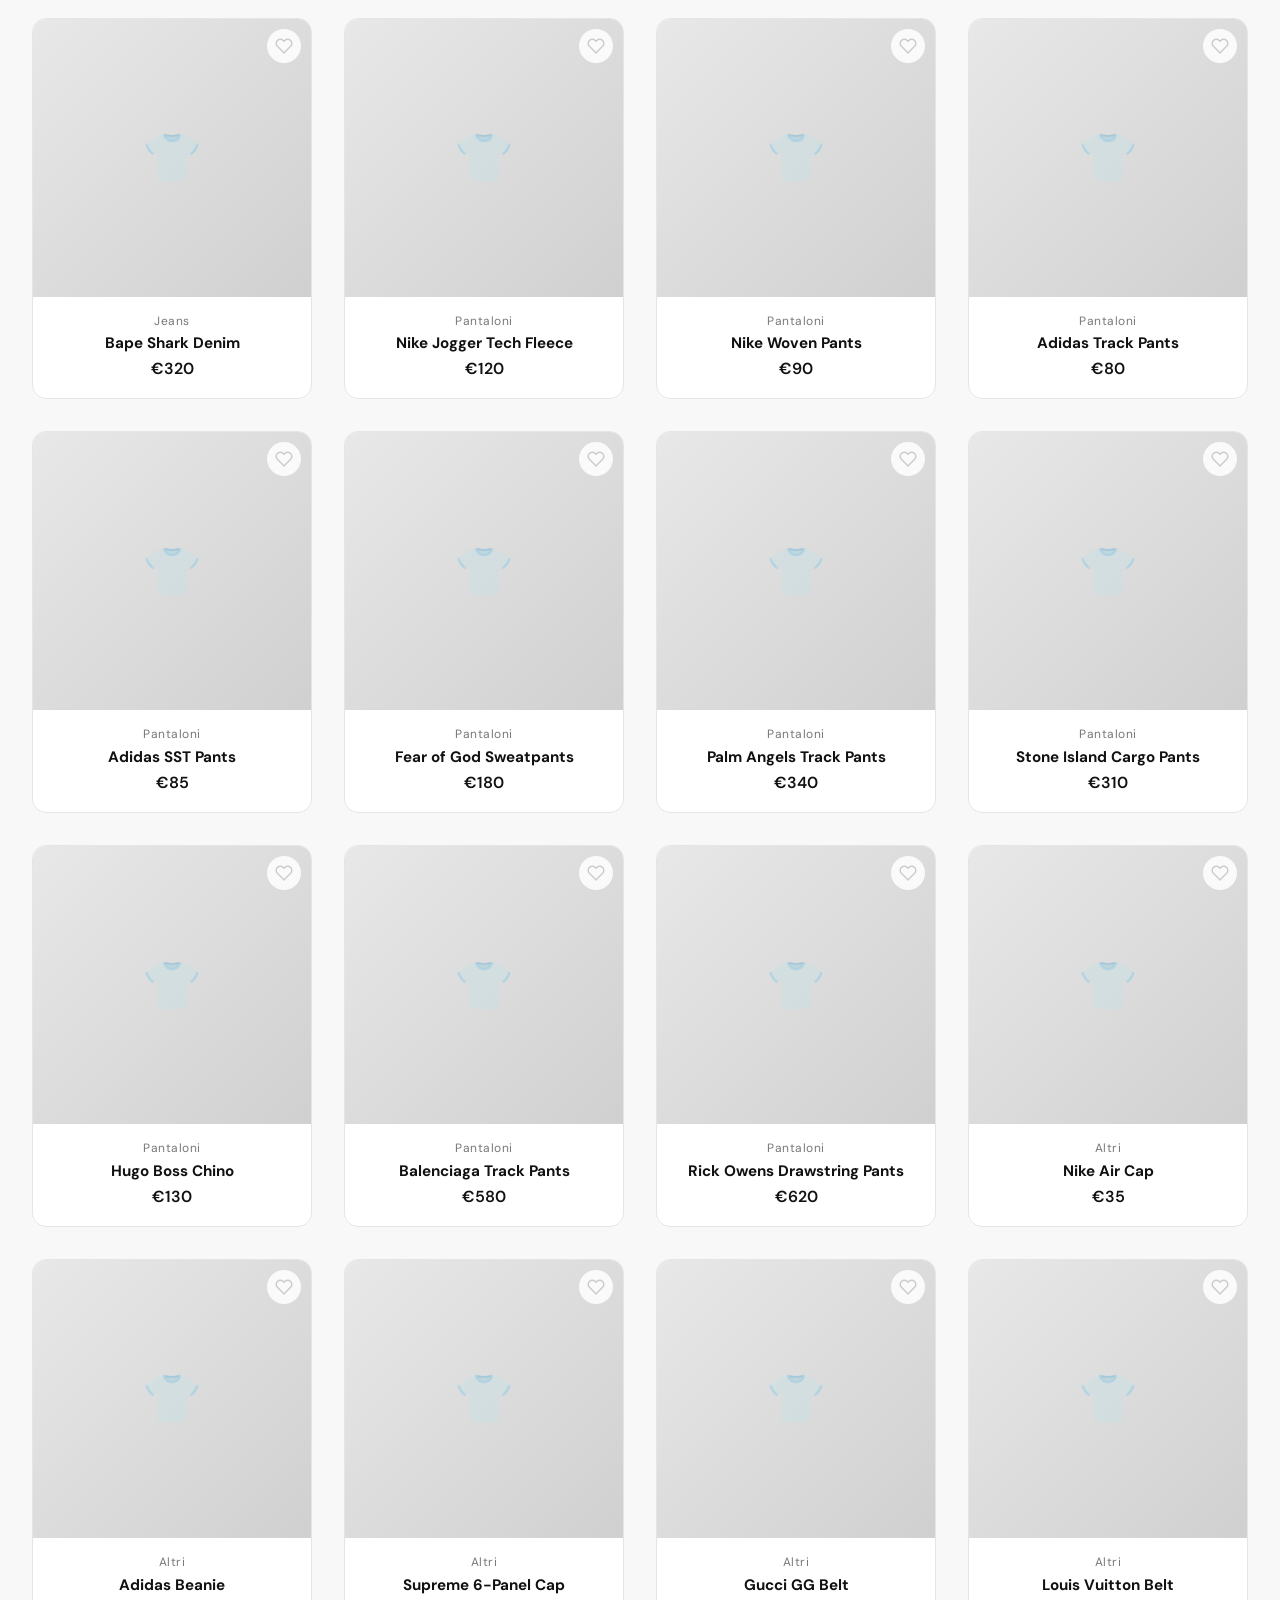
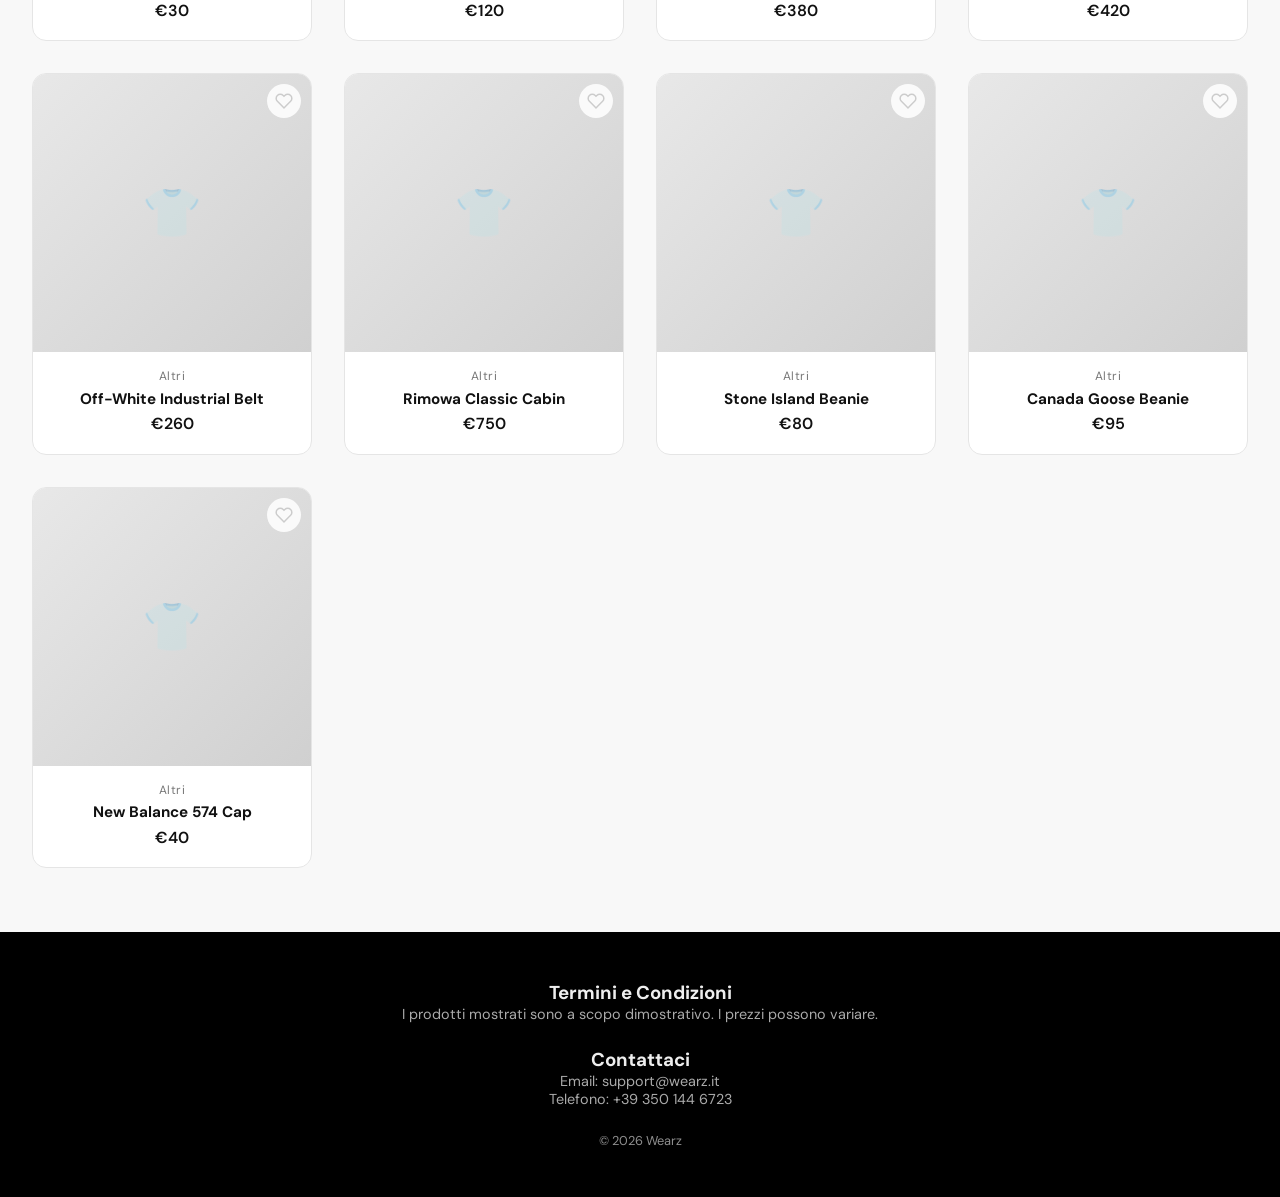
==== commit ec2ab6b3: "Update index.html" ====
--- a/kaiwebapp/index.html
+++ b/kaiwebapp/index.html
@@ -24,6 +24,10 @@
       <a href="wishlist.html" class="nav-wish">
         🤍 Wishlist
         <span class="wish-count" style="display:none">0</span>
+      </a>
+      <a href="cart.html" class="nav-cart">
+        🛒 Carrello
+        <span class="cart-count" style="display:none">0</span>
       </a>
     </nav>
     <button class="dark-toggle" id="darkToggle" aria-label="Modalità scura">
--- a/kaiwebapp/style.css
+++ b/kaiwebapp/style.css
@@ -394,15 +394,13 @@
   overflow: hidden;
   display: flex;
   flex-direction: column;
-
-  opacity: 0;
-  transform: translateY(30px);
-  animation: cardReveal 0.5s ease forwards;
+  animation: cardReveal 0.4s ease forwards;
   transition: transform 0.3s ease, box-shadow 0.3s ease, border-color 0.3s ease;
 }
 
 @keyframes cardReveal {
-  to { opacity: 1; transform: translateY(0); }
+  from { opacity: 0; transform: translateY(20px); }
+  to   { opacity: 1; transform: translateY(0); }
 }
 
 .product-card:hover {
@@ -678,17 +676,18 @@
 .modal {
   display: none;
   position: fixed;
-  top: 0; left: 0;
-  width: 100%; height: 100%;
+  inset: 0;
   background: rgba(0,0,0,0);
   justify-content: center;
   align-items: center;
-  z-index: 200;
+  z-index: 999;
   transition: background 0.3s ease;
   padding: 1rem;
+  overflow-y: auto;
 }
 
 .modal.open {
+  display: flex;
   background: rgba(0,0,0,0.6);
 }
 
@@ -701,8 +700,9 @@
   width: 100%;
   text-align: left;
   position: relative;
-  max-height: 90vh;
+  max-height: 85vh;
   overflow-y: auto;
+  margin: auto;
 
   transform: scale(0.88) translateY(24px);
   opacity: 0;
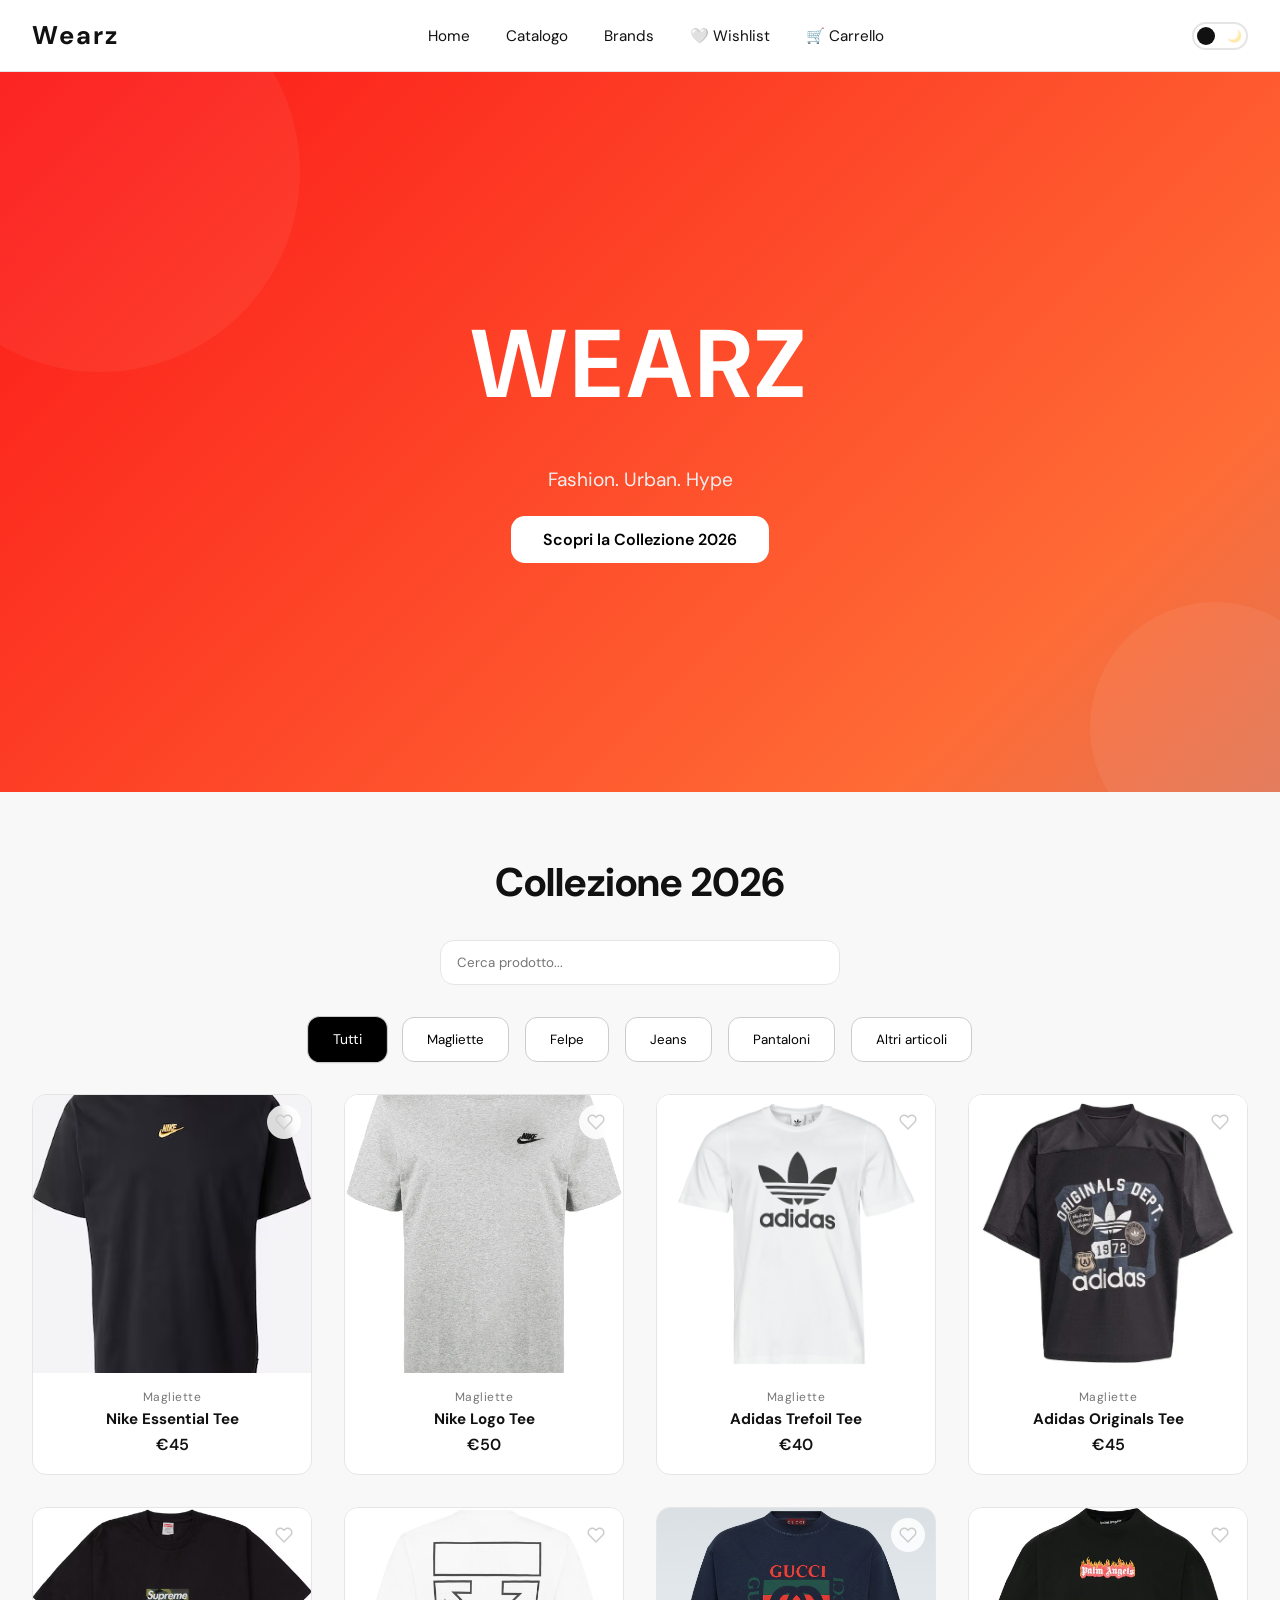
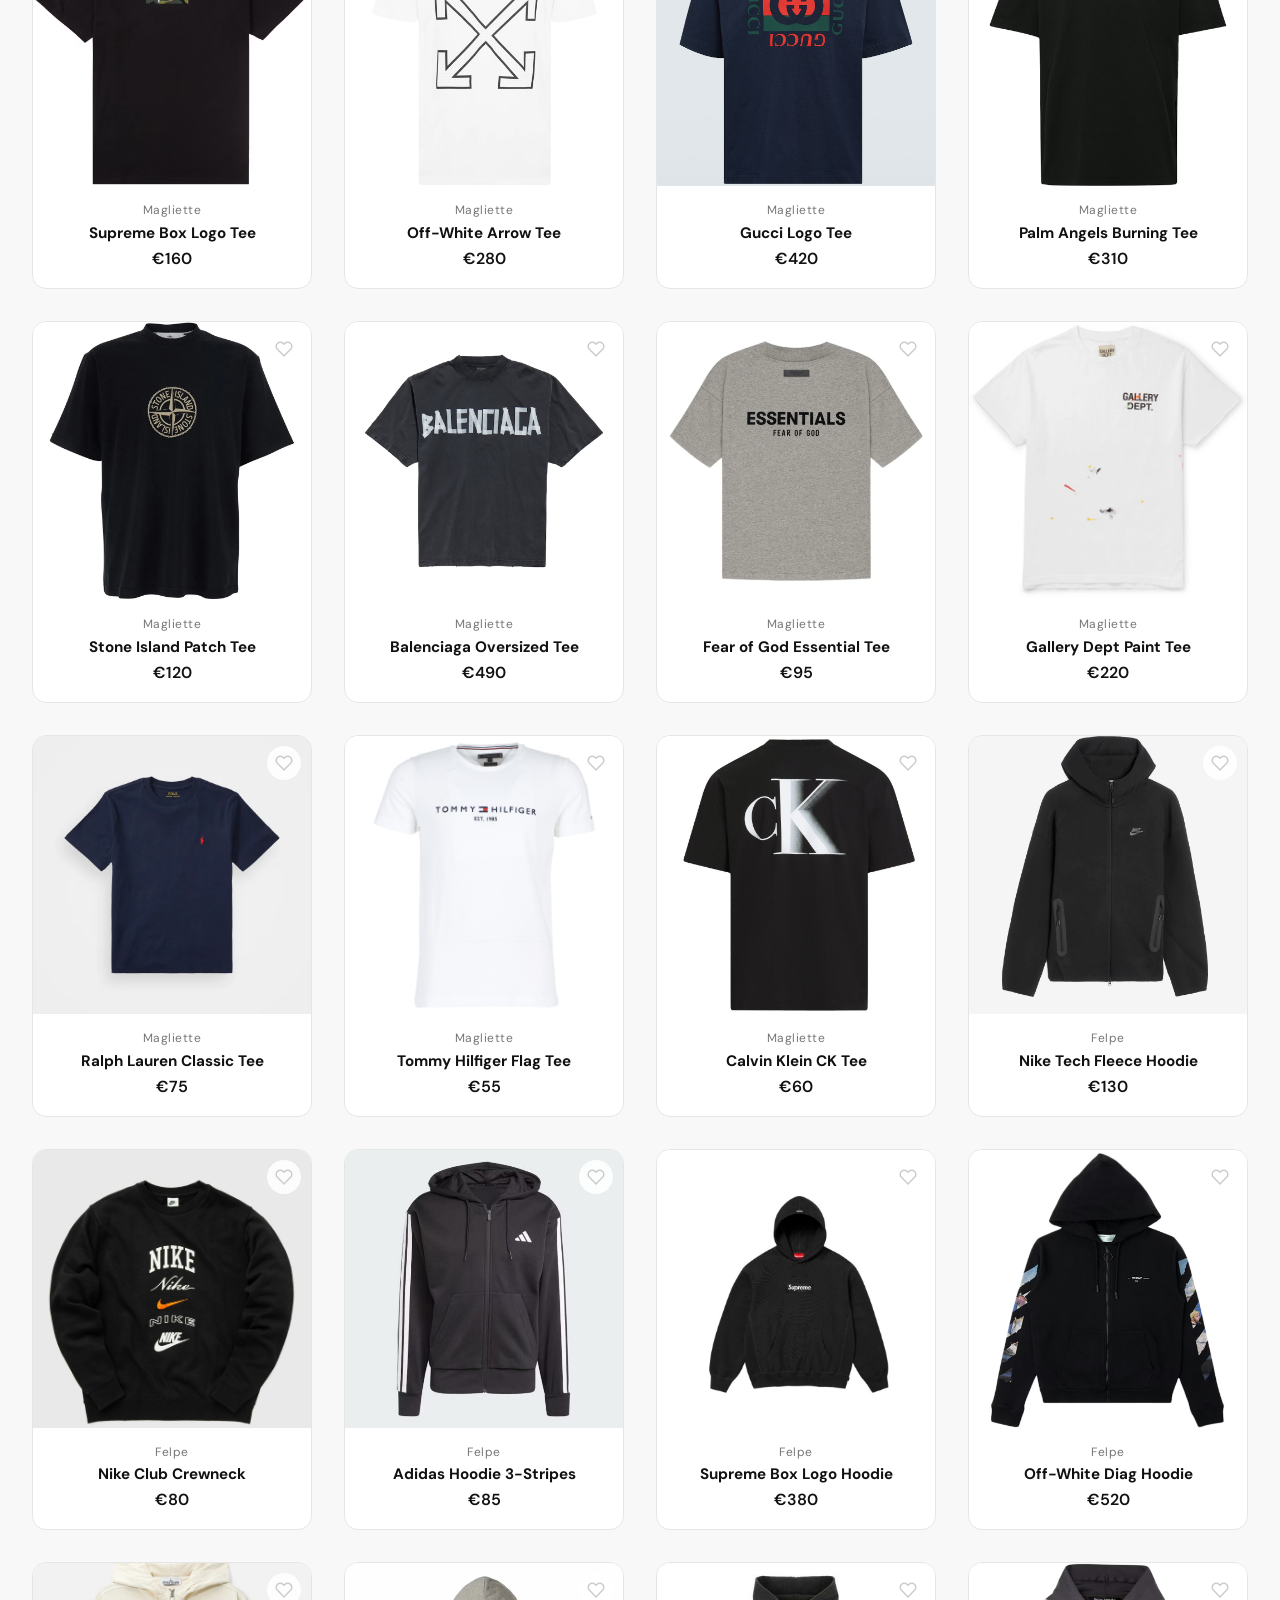
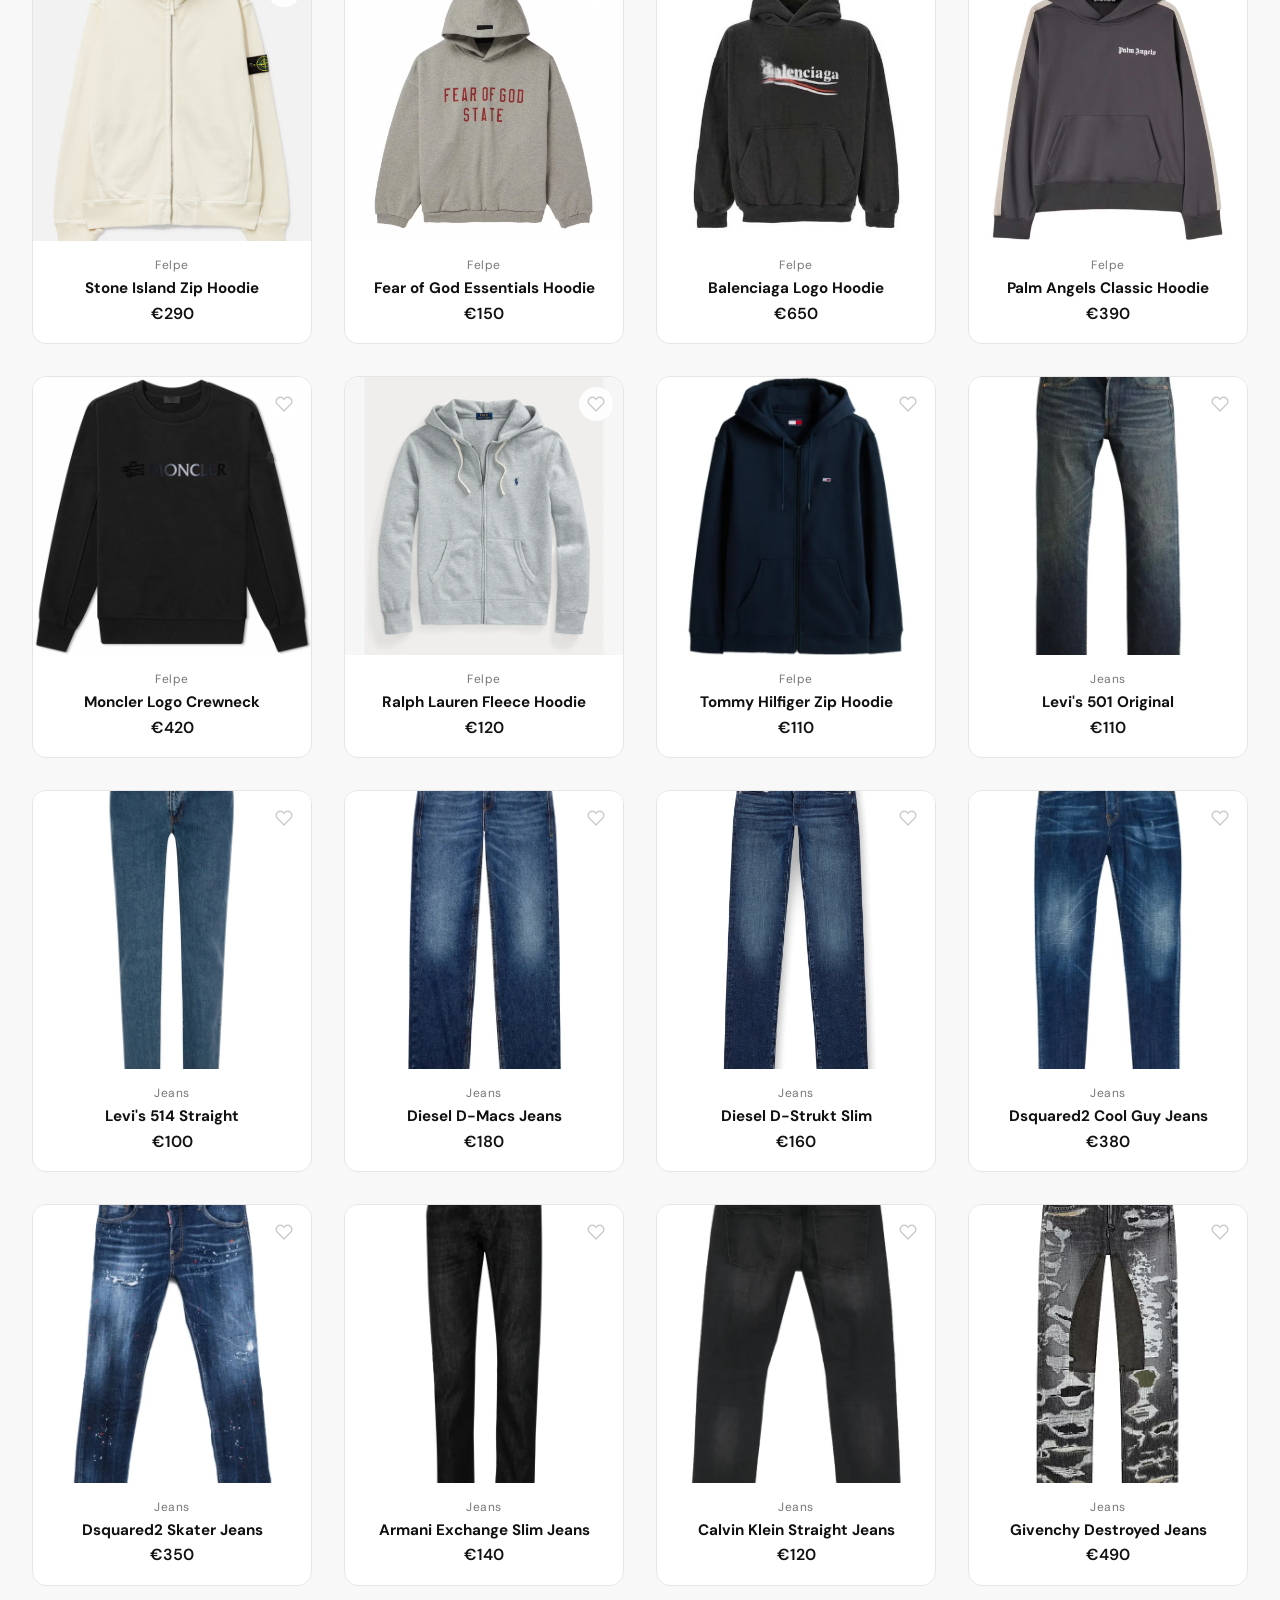
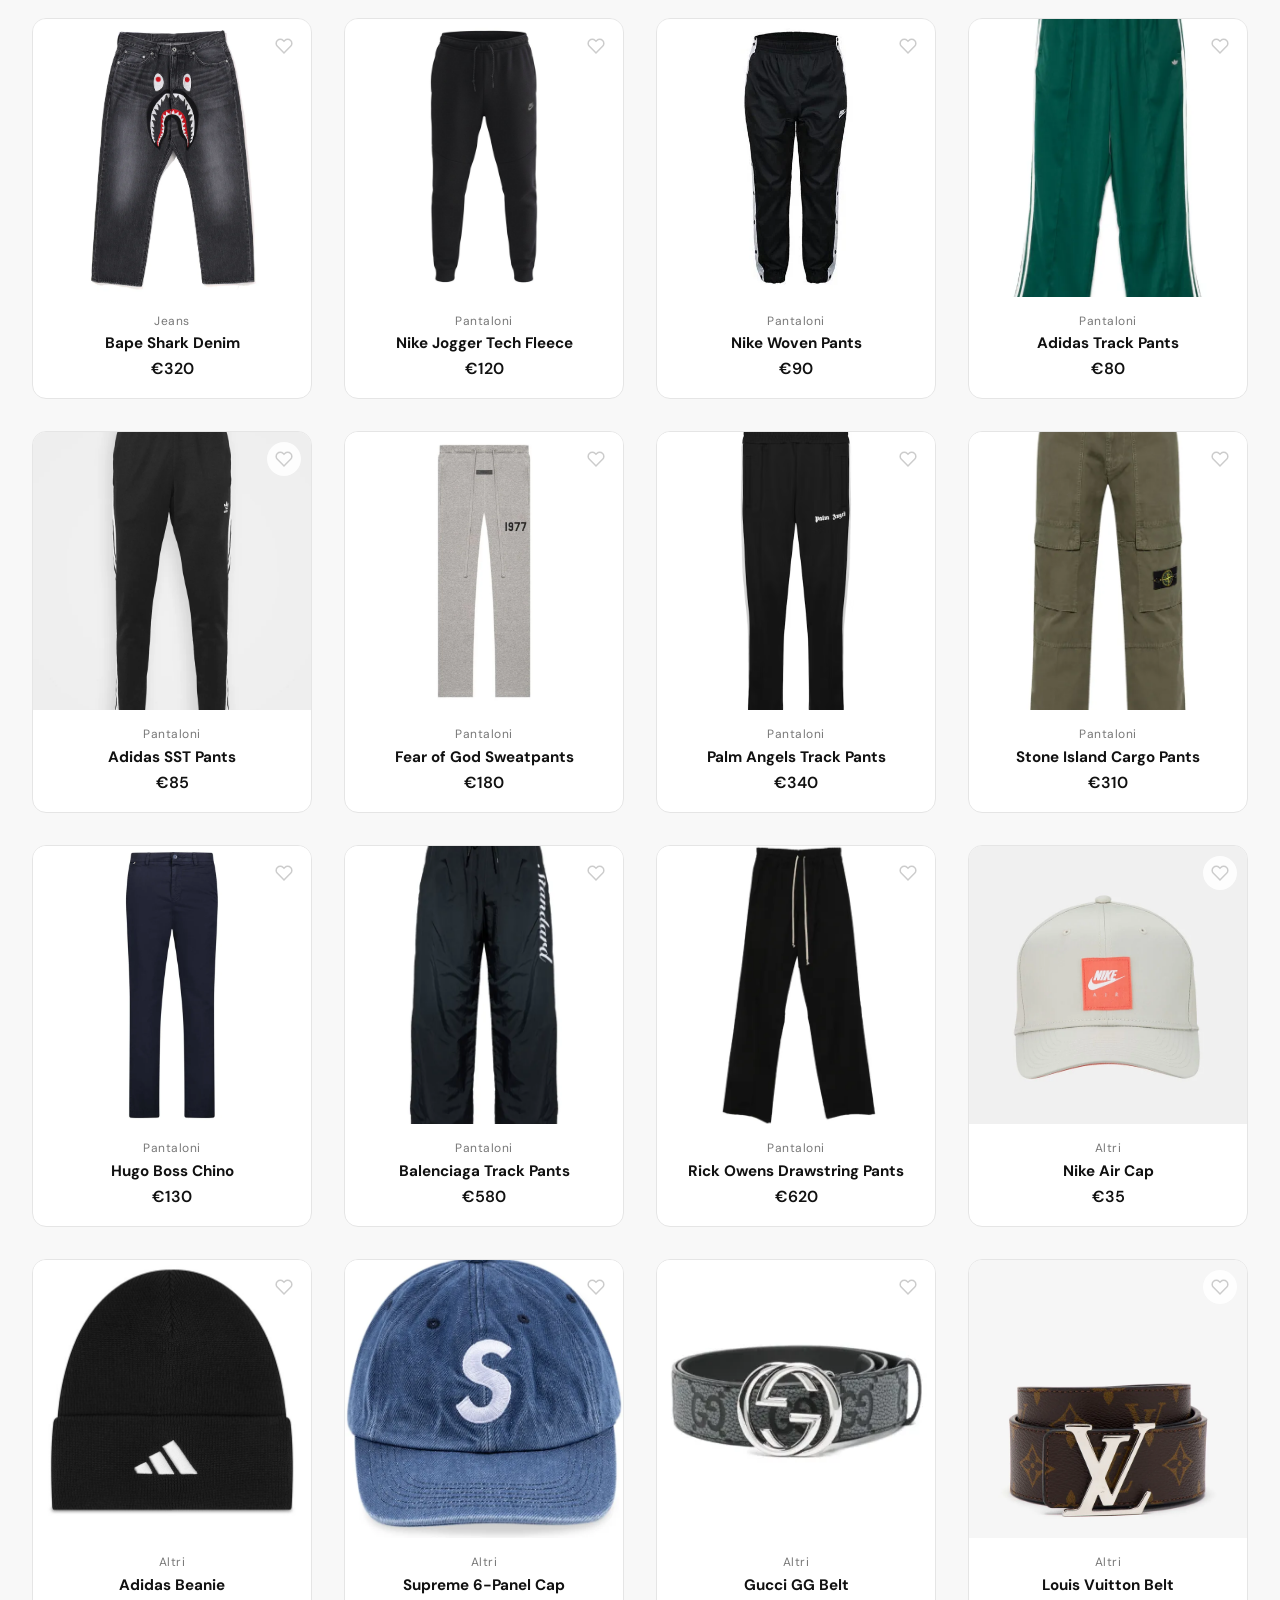
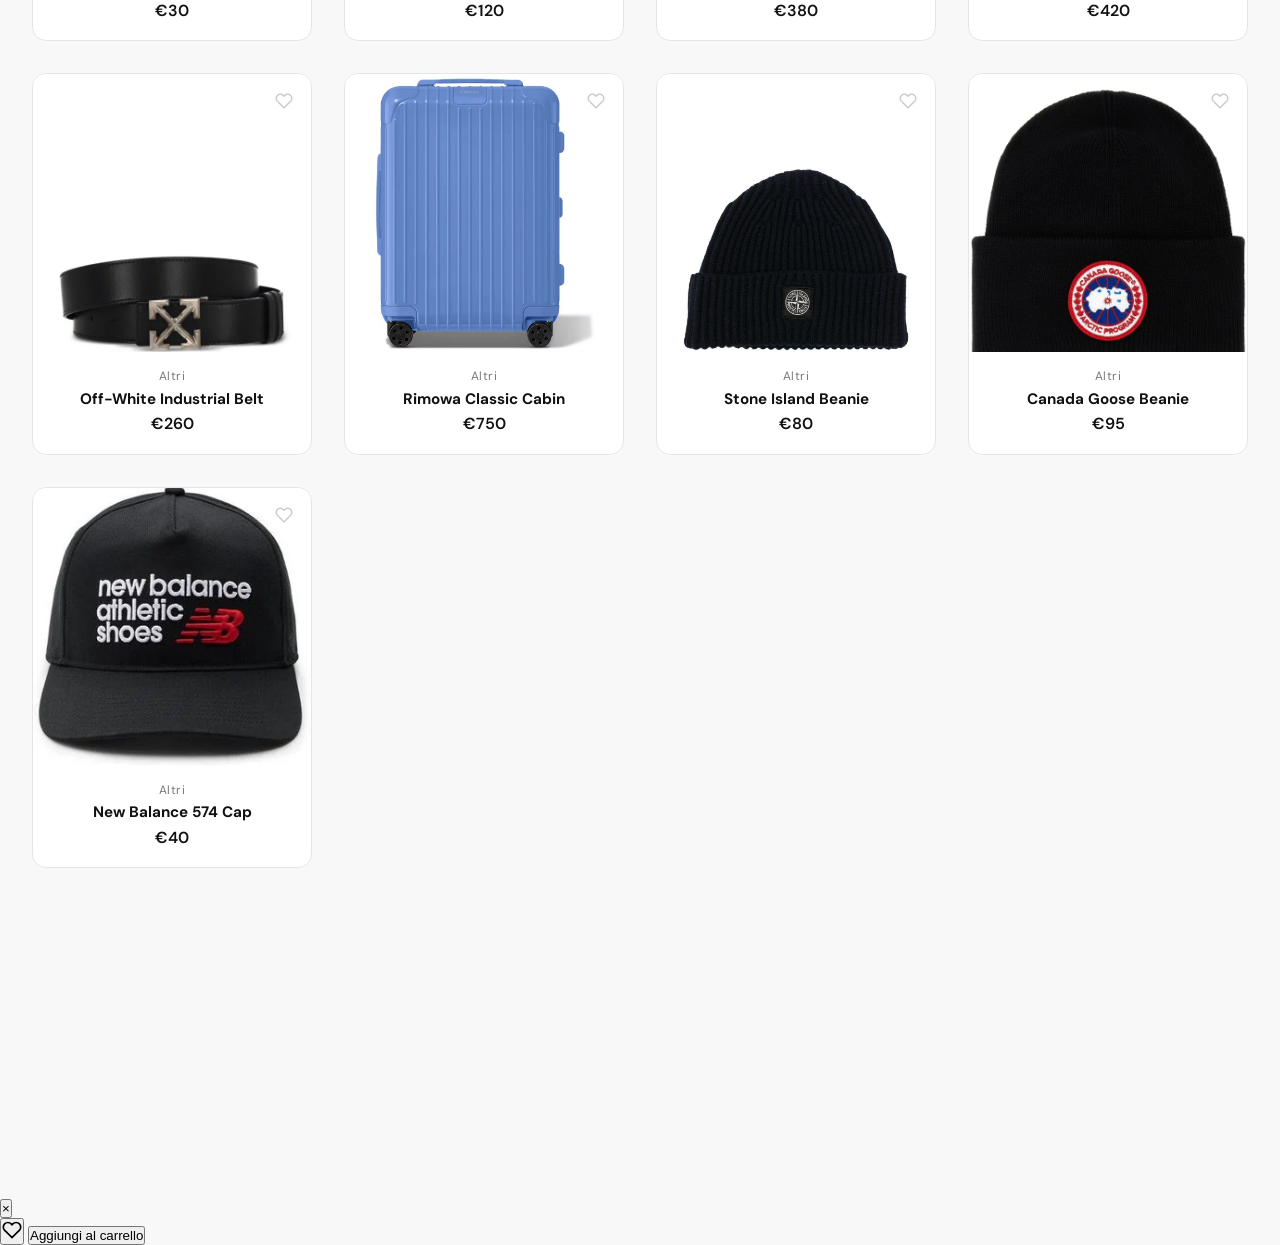
==== commit 3e7a3349: "Update index.html" ====
--- a/kaiwebapp/index.html
+++ b/kaiwebapp/index.html
@@ -75,27 +75,28 @@
     <div class="footer-bottom">© 2026 Wearz</div>
   </footer>
 
-  <!-- MODALE PRODOTTO -->
-  <div id="productModal" class="modal">
-    <div class="modal-content">
-
-      <div class="modal-header">
-        <span id="closeModal" class="close-modal">&times;</span>
-        <button id="modalWish" class="modal-wish-icon">
-          <svg viewBox="0 0 24 24" width="22" height="22" fill="none" stroke="currentColor" stroke-width="2">
+  <!-- DRAWER LATERALE -->
+  <div class="drawer-overlay" id="drawerOverlay"></div>
+  <div class="drawer" id="drawer">
+    <button class="drawer-close" id="drawerClose">&times;</button>
+    <img class="drawer-img" id="drawerImg" src="" alt="">
+    <div class="drawer-body">
+      <div>
+        <span class="drawer-brand" id="drawerBrand"></span>
+        <h2 class="drawer-title" id="drawerTitle"></h2>
+      </div>
+      <div class="drawer-price" id="drawerPrice"></div>
+      <div class="drawer-divider"></div>
+      <div id="drawerExtra"></div>
+      <div class="drawer-divider"></div>
+      <div class="drawer-actions">
+        <button class="drawer-wish-btn" id="drawerWish">
+          <svg viewBox="0 0 24 24" width="20" height="20" fill="none" stroke="currentColor" stroke-width="2">
             <path d="M20.84 4.61a5.5 5.5 0 0 0-7.78 0L12 5.67l-1.06-1.06a5.5 5.5 0 0 0-7.78 7.78l1.06 1.06L12 21.23l7.78-7.78 1.06-1.06a5.5 5.5 0 0 0 0-7.78z"/>
           </svg>
         </button>
+        <button class="drawer-buy-btn" id="drawerBuy">Aggiungi al carrello</button>
       </div>
-
-      <img id="modalImg" src="" alt="">
-      <h2 id="modalTitle"></h2>
-      <p id="modalPrice" class="modal-price"></p>
-
-      <div id="modalExtra"></div>
-
-      <button class="buy-btn">Acquista</button>
-
     </div>
   </div>
 
--- a/kaiwebapp/style.css
+++ b/kaiwebapp/style.css
@@ -431,18 +431,7 @@
   transition: transform 0.4s ease;
 }
 
-/* Se l'immagine non carica, mostra un'icona al centro */
-.product-card .card-img-wrap::after {
-  content: "👕";
-  position: absolute;
-  inset: 0;
-  display: flex;
-  align-items: center;
-  justify-content: center;
-  font-size: 3rem;
-  pointer-events: none;
-  opacity: 0.25;
-}
+/* placeholder rimosso */
 
 .product-card:hover .card-img-wrap img {
   transform: scale(1.07);
@@ -677,18 +666,15 @@
   display: none;
   position: fixed;
   inset: 0;
-  background: rgba(0,0,0,0);
+  background: rgba(0,0,0,0.6);
   justify-content: center;
   align-items: center;
-  z-index: 999;
-  transition: background 0.3s ease;
+  z-index: 9999;
   padding: 1rem;
-  overflow-y: auto;
 }
 
 .modal.open {
   display: flex;
-  background: rgba(0,0,0,0.6);
 }
 
 .modal-content {
@@ -697,21 +683,11 @@
   padding: 1.5rem;
   border-radius: 18px;
   max-width: 420px;
-  width: 100%;
+  width: 90%;
   text-align: left;
-  position: relative;
   max-height: 85vh;
   overflow-y: auto;
-  margin: auto;
-
-  transform: scale(0.88) translateY(24px);
-  opacity: 0;
-  transition: transform 0.35s cubic-bezier(0.22, 1, 0.36, 1), opacity 0.3s ease;
-}
-
-.modal.open .modal-content {
-  transform: scale(1) translateY(0);
-  opacity: 1;
+  animation: popIn 0.35s cubic-bezier(0.22, 1, 0.36, 1) both;
 }
 
 /* Header con X e cuore */
@@ -1427,3 +1403,400 @@
   95%               { opacity: 1; transform: translate(-3px, 1px); }
   97%, 100%         { opacity: 0; transform: none; }
 }
+
+
+/* ===========================
+   NAVBAR CARRELLO BADGE
+=========================== */
+.nav-cart {
+  position: relative;
+  display: inline-flex;
+  align-items: center;
+  gap: 5px;
+}
+
+.cart-count {
+  background: #111;
+  color: #fff;
+  font-size: 0.65rem;
+  font-weight: 700;
+  min-width: 18px;
+  height: 18px;
+  border-radius: 50%;
+  display: flex;
+  align-items: center;
+  justify-content: center;
+  padding: 0 4px;
+  transition: transform 0.2s ease;
+}
+
+body.dark .cart-count { background: #fff; color: #111; }
+.nav-cart:hover .cart-count { transform: scale(1.2); }
+
+/* ===========================
+   BUY BTN STATI
+=========================== */
+.buy-btn.buy-success { background: #1a9e5a; }
+.buy-btn.buy-error   { background: #e00; }
+
+/* ===========================
+   CARRELLO PAGE
+=========================== */
+.cart-page {
+  max-width: 1100px;
+  margin: 0 auto;
+  padding: 5rem 2rem 4rem;
+}
+
+.cart-header {
+  text-align: center;
+  margin-bottom: 2.5rem;
+}
+
+.cart-header h1 {
+  font-size: 2.8rem;
+  font-weight: 700;
+  animation: heroTitle 0.6s ease both;
+}
+
+.cart-subtitle {
+  color: var(--secondary);
+  font-size: 0.95rem;
+  margin-top: 0.3rem;
+}
+
+.cart-layout {
+  display: grid;
+  grid-template-columns: 1fr 340px;
+  gap: 2rem;
+  align-items: flex-start;
+}
+
+@media (max-width: 768px) {
+  .cart-layout { grid-template-columns: 1fr; }
+}
+
+/* Cart items */
+.cart-items {
+  display: flex;
+  flex-direction: column;
+  gap: 1rem;
+}
+
+.cart-item {
+  display: flex;
+  align-items: center;
+  gap: 1.2rem;
+  background: var(--surface);
+  border: 1px solid var(--border);
+  border-radius: var(--radius);
+  padding: 1rem;
+  animation: cardReveal 0.4s ease forwards;
+  opacity: 0;
+}
+
+.cart-item-img {
+  width: 80px;
+  height: 80px;
+  border-radius: 10px;
+  background: var(--border);
+  overflow: hidden;
+  flex-shrink: 0;
+}
+
+.cart-item-img img {
+  width: 100%;
+  height: 100%;
+  object-fit: cover;
+}
+
+.cart-item-info { flex: 1; }
+
+.cart-item-info h3 {
+  font-size: 0.95rem;
+  font-weight: 700;
+  margin-bottom: 0.2rem;
+}
+
+.cart-item-meta {
+  font-size: 0.82rem;
+  color: var(--secondary);
+  margin-bottom: 0.3rem;
+}
+
+.cart-item-price {
+  font-size: 1rem;
+  font-weight: 700;
+}
+
+.cart-item-controls {
+  display: flex;
+  align-items: center;
+  gap: 0.5rem;
+  flex-shrink: 0;
+}
+
+.qty-btn {
+  width: 30px;
+  height: 30px;
+  border-radius: 8px;
+  border: 1.5px solid var(--border);
+  background: var(--surface);
+  color: var(--text);
+  font-size: 1.1rem;
+  cursor: pointer;
+  display: flex;
+  align-items: center;
+  justify-content: center;
+  transition: background 0.2s, color 0.2s;
+}
+
+.qty-btn:hover { background: var(--text); color: var(--surface); }
+
+.qty-num {
+  min-width: 24px;
+  text-align: center;
+  font-weight: 700;
+}
+
+.remove-btn {
+  background: none;
+  border: none;
+  cursor: pointer;
+  font-size: 1rem;
+  padding: 4px;
+  opacity: 0.5;
+  transition: opacity 0.2s, transform 0.2s;
+}
+
+.remove-btn:hover { opacity: 1; transform: scale(1.2); }
+
+/* Cart summary */
+.cart-summary {
+  background: var(--surface);
+  border: 1px solid var(--border);
+  border-radius: var(--radius);
+  padding: 1.5rem;
+  position: sticky;
+  top: 90px;
+}
+
+.cart-summary h2 {
+  font-size: 1.2rem;
+  font-weight: 700;
+  margin-bottom: 1.2rem;
+}
+
+.summary-row {
+  display: flex;
+  justify-content: space-between;
+  align-items: center;
+  padding: 0.6rem 0;
+  border-bottom: 1px solid var(--border);
+  font-size: 0.95rem;
+}
+
+.summary-row:last-of-type { border-bottom: none; }
+
+.summary-total {
+  font-weight: 700;
+  font-size: 1.1rem;
+  padding-top: 0.8rem;
+}
+
+/* ===========================
+   CHECKOUT PAGE
+=========================== */
+.checkout-page {
+  max-width: 1100px;
+  margin: 0 auto;
+  padding: 5rem 2rem 4rem;
+}
+
+.checkout-form-wrap h1 {
+  font-size: 2.5rem;
+  font-weight: 700;
+  margin-bottom: 0.3rem;
+  animation: heroTitle 0.6s ease both;
+}
+
+.checkout-layout {
+  display: grid;
+  grid-template-columns: 1fr 340px;
+  gap: 2rem;
+  align-items: flex-start;
+}
+
+@media (max-width: 768px) {
+  .checkout-layout { grid-template-columns: 1fr; }
+}
+
+.checkout-section {
+  background: var(--surface);
+  border: 1px solid var(--border);
+  border-radius: var(--radius);
+  padding: 1.5rem;
+  margin-bottom: 1.2rem;
+}
+
+.checkout-section h3 {
+  font-size: 1rem;
+  font-weight: 700;
+  margin-bottom: 1rem;
+  padding-bottom: 0.6rem;
+  border-bottom: 1px solid var(--border);
+}
+
+.form-row {
+  display: grid;
+  grid-template-columns: 1fr 1fr;
+  gap: 1rem;
+}
+
+.form-group {
+  display: flex;
+  flex-direction: column;
+  gap: 0.4rem;
+  margin-bottom: 0.8rem;
+}
+
+.form-group label {
+  font-size: 0.78rem;
+  font-weight: 700;
+  text-transform: uppercase;
+  letter-spacing: 0.6px;
+  color: var(--secondary);
+}
+
+.form-group input {
+  padding: 0.7rem 1rem;
+  border-radius: 10px;
+  border: 1.5px solid var(--border);
+  background: var(--bg);
+  color: var(--text);
+  font-family: "DM Sans", sans-serif;
+  font-size: 0.95rem;
+  transition: border-color 0.2s, box-shadow 0.2s;
+}
+
+.form-group input:focus {
+  outline: none;
+  border-color: var(--text);
+  box-shadow: 0 0 0 3px rgba(0,0,0,0.06);
+}
+
+.form-group input.input-error {
+  border-color: #e00;
+  box-shadow: 0 0 0 3px rgba(220,0,0,0.08);
+}
+
+/* Metodi pagamento */
+.payment-methods {
+  display: flex;
+  flex-direction: column;
+  gap: 0.6rem;
+  margin-bottom: 1rem;
+}
+
+.payment-option {
+  display: flex;
+  align-items: center;
+  gap: 0.7rem;
+  padding: 0.7rem 1rem;
+  border-radius: 10px;
+  border: 1.5px solid var(--border);
+  cursor: pointer;
+  transition: border-color 0.2s, background 0.2s;
+  font-weight: 600;
+}
+
+.payment-option:has(input:checked) {
+  border-color: var(--text);
+  background: var(--bg);
+}
+
+.payment-option input { accent-color: var(--text); }
+
+.card-fields { margin-top: 0.5rem; }
+
+/* Checkout items riepilogo */
+.checkout-item-row {
+  display: flex;
+  justify-content: space-between;
+  font-size: 0.88rem;
+  padding: 0.4rem 0;
+  border-bottom: 1px solid var(--border);
+  gap: 0.5rem;
+}
+
+.checkout-item-row small { color: var(--secondary); }
+
+/* Ordine confermato */
+.order-confirmed {
+  flex-direction: column;
+  align-items: center;
+  justify-content: center;
+  text-align: center;
+  padding: 5rem 2rem;
+  gap: 1rem;
+  display: none;
+}
+
+.order-confirmed.show { display: flex; }
+
+.confirmed-icon {
+  font-size: 4rem;
+  animation: popIn 0.5s ease both;
+}
+
+.order-confirmed h1 {
+  font-size: 2.5rem;
+  font-weight: 700;
+}
+
+.order-confirmed p { color: var(--secondary); }
+
+.confirmed-email {
+  font-weight: 600;
+  color: var(--text) !important;
+  font-size: 1rem;
+}
+
+
+/* ===========================
+   BRAND FILTER BANNER
+=========================== */
+.brand-filter-banner {
+  display: flex;
+  align-items: center;
+  justify-content: space-between;
+  background: var(--surface);
+  border: 1.5px solid var(--border);
+  border-radius: 12px;
+  padding: 0.8rem 1.2rem;
+  margin-bottom: 1.5rem;
+  font-size: 0.95rem;
+  animation: fadeUp 0.4s ease both;
+}
+
+.brand-filter-banner strong {
+  font-weight: 700;
+}
+
+.brand-filter-banner button {
+  background: none;
+  border: 1.5px solid var(--border);
+  border-radius: 8px;
+  padding: 0.35rem 0.8rem;
+  font-family: "DM Sans", sans-serif;
+  font-size: 0.85rem;
+  font-weight: 600;
+  color: var(--text);
+  cursor: pointer;
+  transition: background 0.2s, color 0.2s;
+}
+
+.brand-filter-banner button:hover {
+  background: var(--text);
+  color: var(--surface);
+}
